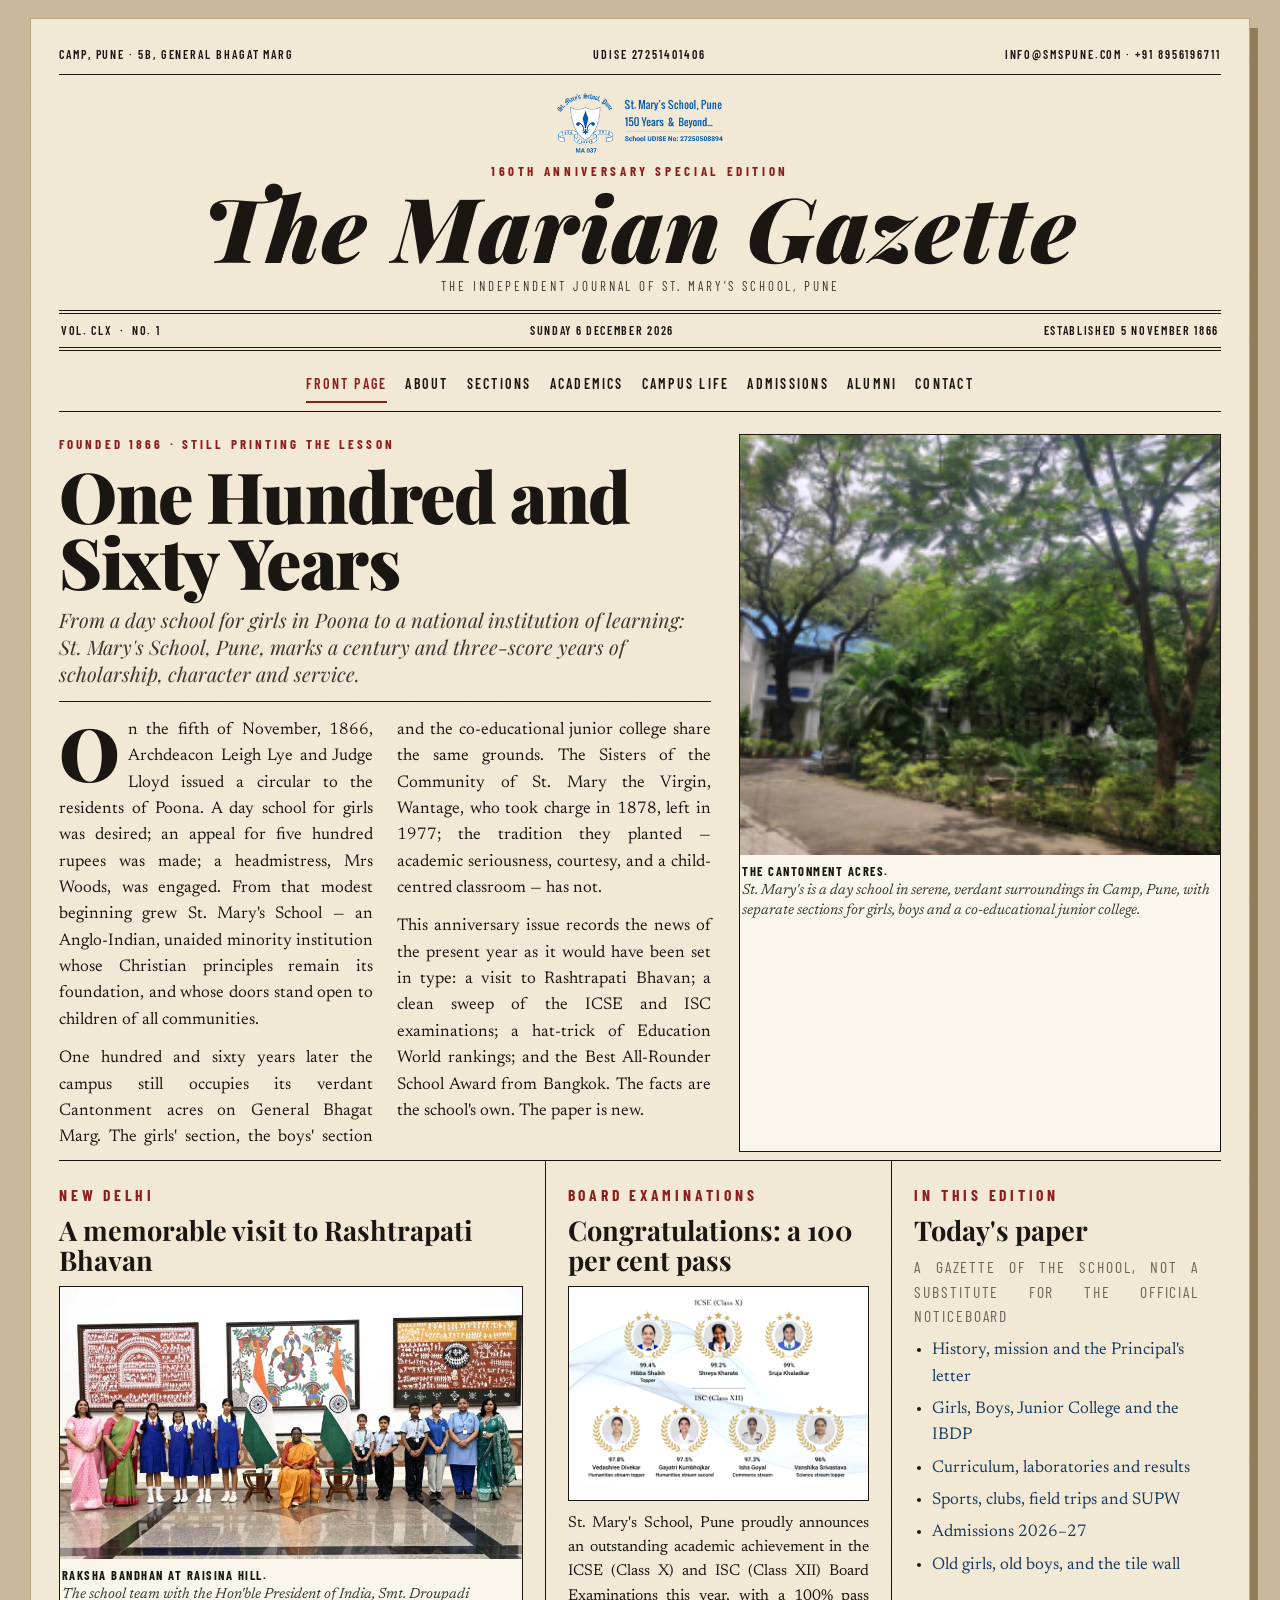
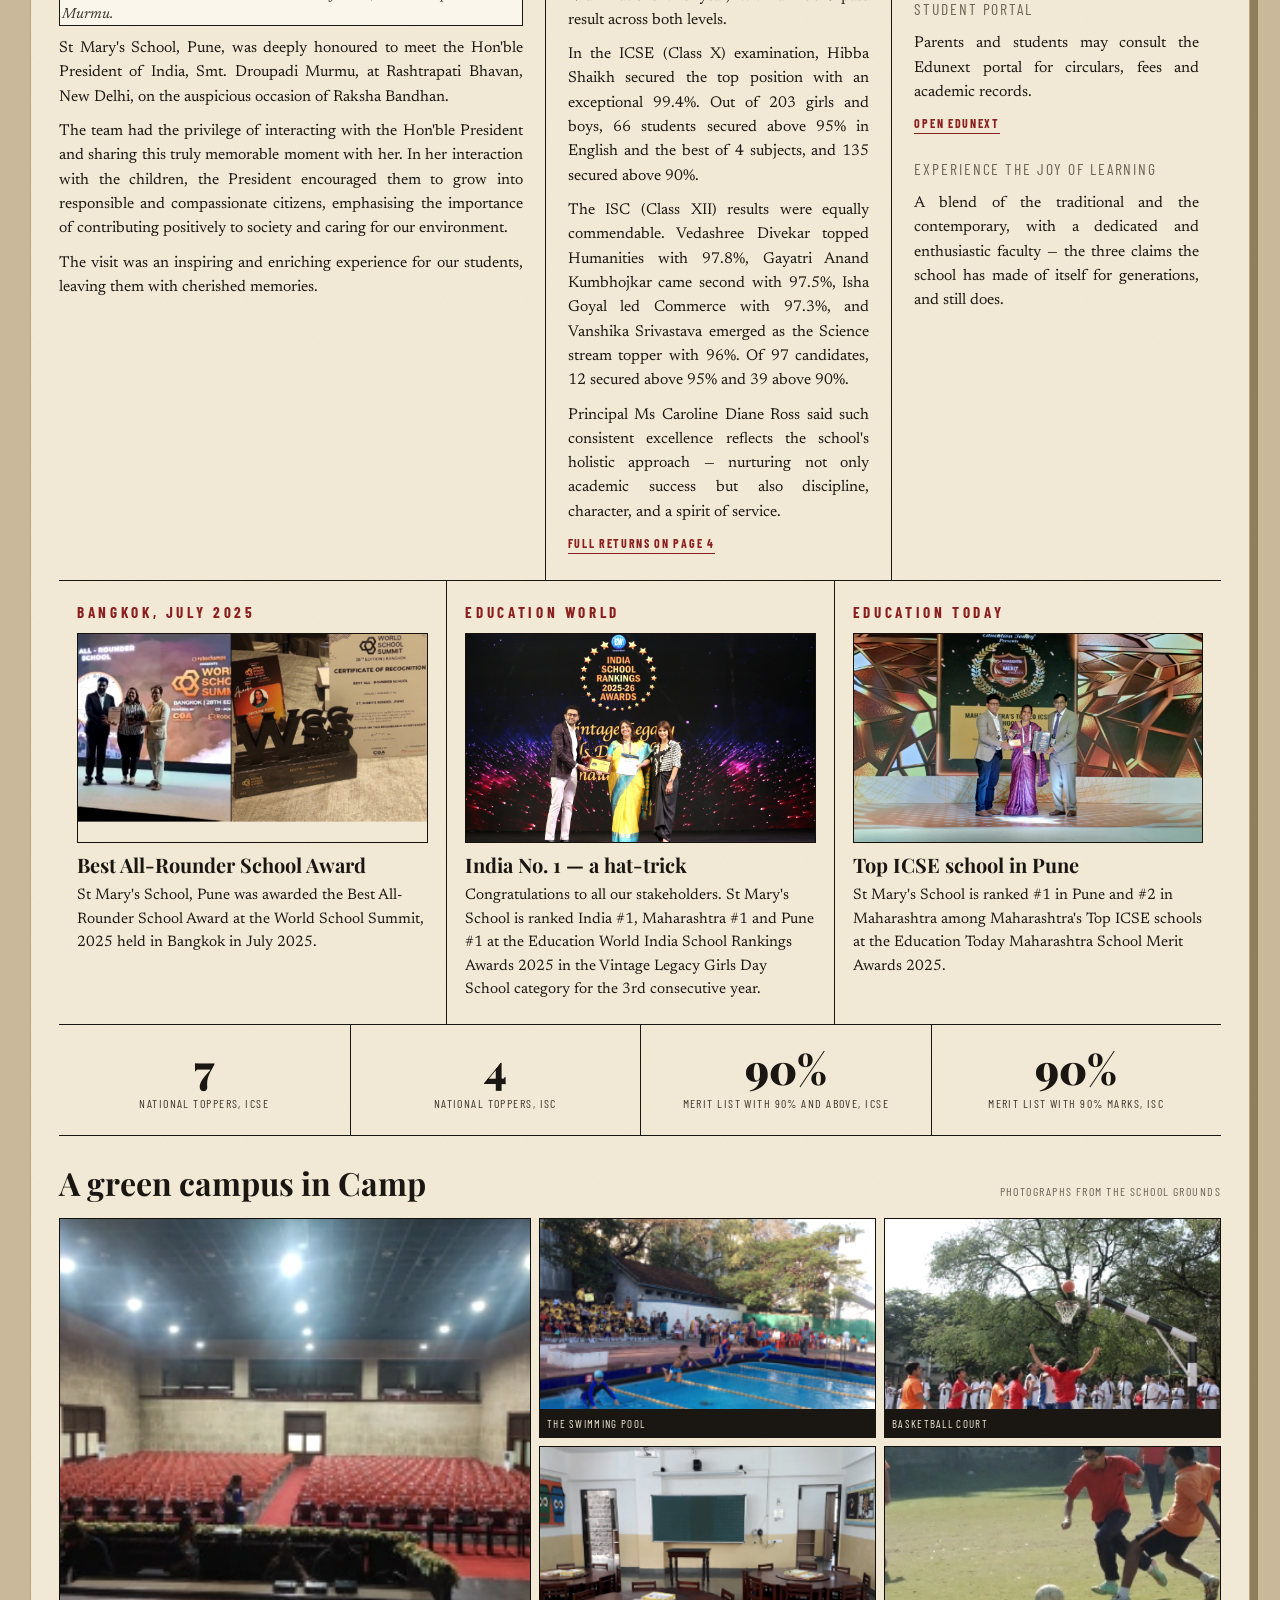
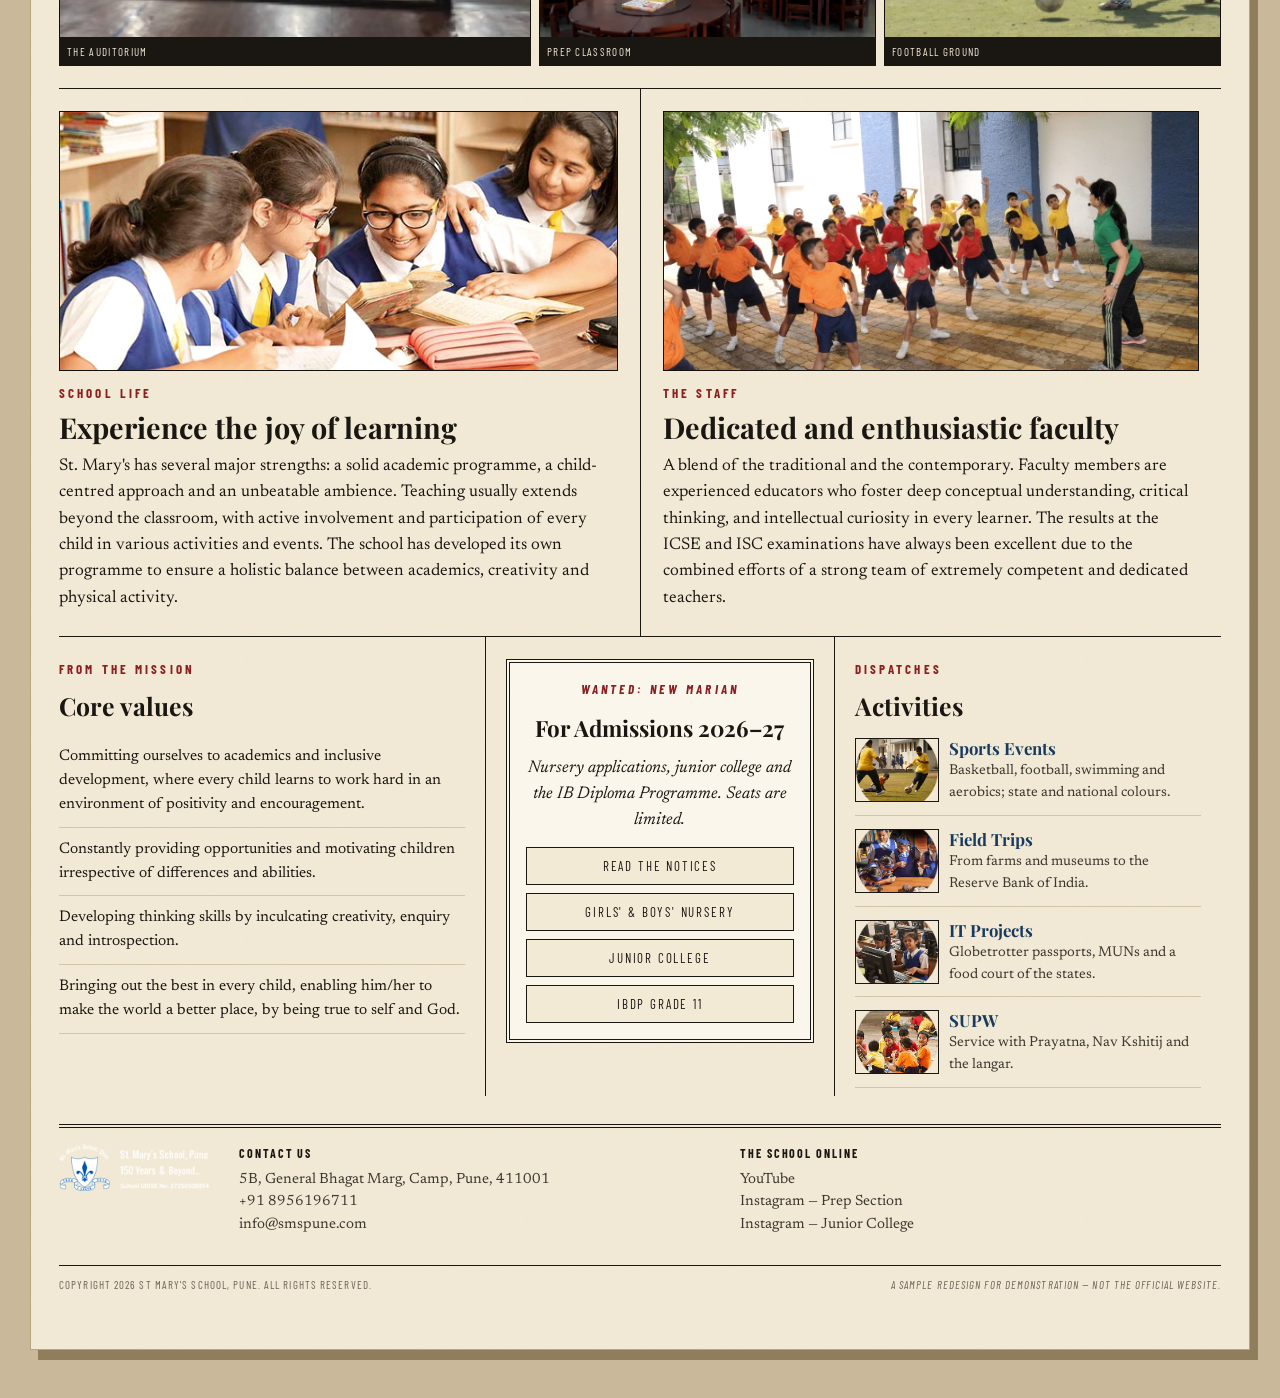
==== index.html @ 0d1c2804 "Add a newspaper-themed St. Mary's Pune sample site for the 160th anniversary. Rebuild the school sit" ====
<!DOCTYPE html>
<html lang="en">
<head>
  <meta charset="UTF-8">
  <meta name="viewport" content="width=device-width, initial-scale=1.0">
  <title>The Marian Gazette — St. Mary's School, Pune · 160th Anniversary</title>
  <meta name="description" content="A newspaper-themed sample of St. Mary's School, Pune, celebrating 160 years since 1866.">
  <link rel="icon" href="images/logo.png">
  <link rel="preconnect" href="https://fonts.googleapis.com">
  <link rel="preconnect" href="https://fonts.gstatic.com" crossorigin>
  <link href="https://fonts.googleapis.com/css2?family=Barlow+Condensed:wght@400;600;700&family=Newsreader:ital,opsz,wght@0,6..72,400;0,6..72,600;0,6..72,700;1,6..72,400&family=Playfair+Display:ital,wght@0,700;0,900;1,700;1,900&display=swap" rel="stylesheet">
  <link rel="stylesheet" href="css/gazette.css">
</head>
<body>
  <div class="sheet">
    <div class="inner">
      <div class="rail">
        <span>Camp, Pune · 5B, General Bhagat Marg</span>
        <span>UDISE 27251401406</span>
        <span><a href="mailto:info@smspune.com">info@smspune.com</a> · +91 8956196711</span>
      </div>

      <header class="masthead">
        <img class="crest" src="images/logo.png" alt="St. Mary's School, Pune crest, 1866">
        <p class="edition-flag">160th Anniversary Special Edition</p>
        <p class="paper-name">The Marian Gazette</p>
        <p class="paper-sub">The independent journal of St. Mary's School, Pune</p>
        <div class="dateline">
          <span>Vol. CLX &nbsp;·&nbsp; No. 1</span>
          <span data-today>Wednesday, 9 September 2026</span>
          <span>Established 5 November 1866</span>
        </div>
      </header>

      <div class="nav-wrap">
        <button class="menu-btn" type="button" aria-expanded="false">Index</button>
        <nav class="nav" aria-label="Primary">
          <a class="is-active" href="index.html">Front Page</a>
          <a href="about.html">About</a>
          <a href="sections.html">Sections</a>
          <a href="academics.html">Academics</a>
          <a href="life.html">Campus Life</a>
          <a href="admissions.html">Admissions</a>
          <a href="alumni.html">Alumni</a>
          <a href="contact.html">Contact</a>
        </nav>
      </div>

      <section class="lead">
        <div>
          <p class="kicker">Founded 1866 · Still printing the lesson</p>
          <h1 class="headline">One Hundred and Sixty Years</h1>
          <p class="deck">From a day school for girls in Poona to a national institution of learning: St. Mary's School, Pune, marks a century and three-score years of scholarship, character and service.</p>
          <div class="columns">
            <p><span class="drop">O</span>n the fifth of November, 1866, Archdeacon Leigh Lye and Judge Lloyd issued a circular to the residents of Poona. A day school for girls was desired; an appeal for five hundred rupees was made; a headmistress, Mrs Woods, was engaged. From that modest beginning grew St. Mary's School — an Anglo-Indian, unaided minority institution whose Christian principles remain its foundation, and whose doors stand open to children of all communities.</p>
            <p>One hundred and sixty years later the campus still occupies its verdant Cantonment acres on General Bhagat Marg. The girls' section, the boys' section and the co-educational junior college share the same grounds. The Sisters of the Community of St. Mary the Virgin, Wantage, who took charge in 1878, left in 1977; the tradition they planted — academic seriousness, courtesy, and a child-centred classroom — has not.</p>
            <p>This anniversary issue records the news of the present year as it would have been set in type: a visit to Rashtrapati Bhavan; a clean sweep of the ICSE and ISC examinations; a hat-trick of Education World rankings; and the Best All-Rounder School Award from Bangkok. The facts are the school's own. The paper is new.</p>
          </div>
        </div>
        <figure class="photo lead-photo">
          <img src="images/campus/green-campus.png" alt="The green campus of St. Mary's School, Pune">
          <figcaption class="caption"><strong>The Cantonment acres.</strong> St. Mary's is a day school in serene, verdant surroundings in Camp, Pune, with separate sections for girls, boys and a co-educational junior college.</figcaption>
        </figure>
      </section>

      <section class="broadsheet">
        <article class="col">
          <p class="kicker">New Delhi</p>
          <h2>A memorable visit to Rashtrapati Bhavan</h2>
          <figure class="photo" style="margin: 8px 0 10px;">
            <img src="images/president-visit.webp" alt="St. Mary's students meeting the President of India at Rashtrapati Bhavan">
            <figcaption class="caption"><strong>Raksha Bandhan at Raisina Hill.</strong> The school team with the Hon'ble President of India, Smt. Droupadi Murmu.</figcaption>
          </figure>
          <p>St Mary's School, Pune, was deeply honoured to meet the Hon'ble President of India, Smt. Droupadi Murmu, at Rashtrapati Bhavan, New Delhi, on the auspicious occasion of Raksha Bandhan.</p>
          <p>The team had the privilege of interacting with the Hon'ble President and sharing this truly memorable moment with her. In her interaction with the children, the President encouraged them to grow into responsible and compassionate citizens, emphasising the importance of contributing positively to society and caring for our environment.</p>
          <p>The visit was an inspiring and enriching experience for our students, leaving them with cherished memories.</p>
        </article>

        <article class="col">
          <p class="kicker">Board examinations</p>
          <h2>Congratulations: a 100 per cent pass</h2>
          <figure class="photo" style="margin: 8px 0 10px;">
            <img src="images/icse-isc-2026.png" alt="ICSE and ISC 100 percent pass announcement">
          </figure>
          <p>St. Mary's School, Pune proudly announces an outstanding academic achievement in the ICSE (Class X) and ISC (Class XII) Board Examinations this year, with a 100% pass result across both levels.</p>
          <p>In the ICSE (Class X) examination, Hibba Shaikh secured the top position with an exceptional 99.4%. Out of 203 girls and boys, 66 students secured above 95% in English and the best of 4 subjects, and 135 secured above 90%.</p>
          <p>The ISC (Class XII) results were equally commendable. Vedashree Divekar topped Humanities with 97.8%, Gayatri Anand Kumbhojkar came second with 97.5%, Isha Goyal led Commerce with 97.3%, and Vanshika Srivastava emerged as the Science stream topper with 96%. Of 97 candidates, 12 secured above 95% and 39 above 90%.</p>
          <p>Principal Ms Caroline Diane Ross said such consistent excellence reflects the school's holistic approach — nurturing not only academic success but also discipline, character, and a spirit of service.</p>
          <a class="continue" href="academics.html">Full returns on page 4</a>
        </article>

        <aside class="col">
          <p class="kicker">In this edition</p>
          <h2>Today's paper</h2>
          <p class="meta">A gazette of the school, not a substitute for the official noticeboard</p>
          <ul>
            <li><a href="about.html">History, mission and the Principal's letter</a></li>
            <li><a href="sections.html">Girls, Boys, Junior College and the IBDP</a></li>
            <li><a href="academics.html">Curriculum, laboratories and results</a></li>
            <li><a href="life.html">Sports, clubs, field trips and SUPW</a></li>
            <li><a href="admissions.html">Admissions 2026–27</a></li>
            <li><a href="alumni.html">Old girls, old boys, and the tile wall</a></li>
          </ul>
          <p class="meta" style="margin-top:18px;">Student portal</p>
          <p>Parents and students may consult the Edunext portal for circulars, fees and academic records.</p>
          <a class="continue" href="https://stmarypune.edunext1.com/Index" target="_blank" rel="noopener">Open Edunext</a>
          <p class="meta" style="margin-top:18px;">Experience the joy of learning</p>
          <p>A blend of the traditional and the contemporary, with a dedicated and enthusiastic faculty — the three claims the school has made of itself for generations, and still does.</p>
        </aside>
      </section>

      <section class="awards">
        <article class="award">
          <p class="kicker">Bangkok, July 2025</p>
          <img src="images/best-all-rounder.webp" alt="Best All-Rounder School Award at the World School Summit 2025">
          <h3>Best All-Rounder School Award</h3>
          <p>St Mary's School, Pune was awarded the Best All-Rounder School Award at the World School Summit, 2025 held in Bangkok in July 2025.</p>
        </article>
        <article class="award">
          <p class="kicker">Education World</p>
          <img src="images/ew-award-2025.png" alt="Education World India School Rankings Awards 2025">
          <h3>India No. 1 — a hat-trick</h3>
          <p>Congratulations to all our stakeholders. St Mary's School is ranked India #1, Maharashtra #1 and Pune #1 at the Education World India School Rankings Awards 2025 in the Vintage Legacy Girls Day School category for the 3rd consecutive year.</p>
        </article>
        <article class="award">
          <p class="kicker">Education Today</p>
          <img src="images/education-today.png" alt="Education Today Maharashtra School Merit Awards 2025">
          <h3>Top ICSE school in Pune</h3>
          <p>St Mary's School is ranked #1 in Pune and #2 in Maharashtra among Maharashtra's Top ICSE schools at the Education Today Maharashtra School Merit Awards 2025.</p>
        </article>
      </section>

      <section class="facts" aria-label="Interesting facts">
        <div class="fact">
          <b>7</b>
          <span>National toppers, ICSE</span>
        </div>
        <div class="fact">
          <b>4</b>
          <span>National toppers, ISC</span>
        </div>
        <div class="fact">
          <b>90%</b>
          <span>Merit list with 90% and above, ICSE</span>
        </div>
        <div class="fact">
          <b>90%</b>
          <span>Merit list with 90% marks, ISC</span>
        </div>
      </section>

      <div class="essay-head">
        <h2>A green campus in Camp</h2>
        <p class="meta">Photographs from the school grounds</p>
      </div>
      <div class="mosaic">
        <figure>
          <img src="images/campus/auditorium.png" alt="The school auditorium">
          <figcaption>The auditorium</figcaption>
        </figure>
        <figure>
          <img src="images/campus/swimming-pool.png" alt="Swimming pool on campus">
          <figcaption>The swimming pool</figcaption>
        </figure>
        <figure>
          <img src="images/campus/basketball-court.png" alt="Basketball court">
          <figcaption>Basketball court</figcaption>
        </figure>
        <figure>
          <img src="images/campus/prep-classroom.png" alt="A preparatory classroom">
          <figcaption>Prep classroom</figcaption>
        </figure>
        <figure>
          <img src="images/campus/football-ground.png" alt="Football ground">
          <figcaption>Football ground</figcaption>
        </figure>
      </div>

      <section class="two">
        <article class="feature">
          <img src="images/incredible-learning.jpg" alt="Students at St. Mary's School">
          <p class="kicker">School life</p>
          <h2>Experience the joy of learning</h2>
          <p>St. Mary's has several major strengths: a solid academic programme, a child-centred approach and an unbeatable ambience. Teaching usually extends beyond the classroom, with active involvement and participation of every child in various activities and events. The school has developed its own programme to ensure a holistic balance between academics, creativity and physical activity.</p>
        </article>
        <article class="feature">
          <img src="images/banner2.jpg" alt="Faculty and students on campus">
          <p class="kicker">The staff</p>
          <h2>Dedicated and enthusiastic faculty</h2>
          <p>A blend of the traditional and the contemporary. Faculty members are experienced educators who foster deep conceptual understanding, critical thinking, and intellectual curiosity in every learner. The results at the ICSE and ISC examinations have always been excellent due to the combined efforts of a strong team of extremely competent and dedicated teachers.</p>
        </article>
      </section>

      <section class="bottom-grid">
        <div class="panel values">
          <p class="kicker">From the mission</p>
          <h2>Core values</h2>
          <ul>
            <li>Committing ourselves to academics and inclusive development, where every child learns to work hard in an environment of positivity and encouragement.</li>
            <li>Constantly providing opportunities and motivating children irrespective of differences and abilities.</li>
            <li>Developing thinking skills by inculcating creativity, enquiry and introspection.</li>
            <li>Bringing out the best in every child, enabling him/her to make the world a better place, by being true to self and God.</li>
          </ul>
        </div>
        <div class="panel">
          <div class="classified">
            <p class="kicker">Wanted: new Marian</p>
            <h2>For Admissions 2026–27</h2>
            <p>Nursery applications, junior college and the IB Diploma Programme. Seats are limited.</p>
            <div class="admit-links">
              <a href="admissions.html">Read the notices</a>
              <a href="https://www.smspune.com/online-admission-pre-nursery-boys&girls-section.php" target="_blank" rel="noopener">Girls' &amp; Boys' Nursery</a>
              <a href="https://www.smspune.com/online-admission-junior-college.php" target="_blank" rel="noopener">Junior College</a>
              <a href="https://ib.smspune.com/admissions.php" target="_blank" rel="noopener">IBDP Grade 11</a>
            </div>
          </div>
        </div>
        <div class="panel">
          <p class="kicker">Dispatches</p>
          <h2>Activities</h2>
          <div class="acts">
            <a class="act" href="life.html">
              <img src="images/sports-events.png" alt="Sports at St. Mary's">
              <div>
                <h3>Sports Events</h3>
                <p>Basketball, football, swimming and aerobics; state and national colours.</p>
              </div>
            </a>
            <a class="act" href="life.html#field-trips">
              <img src="images/field-trips.png" alt="Field trips">
              <div>
                <h3>Field Trips</h3>
                <p>From farms and museums to the Reserve Bank of India.</p>
              </div>
            </a>
            <a class="act" href="life.html#it">
              <img src="images/it-projects.png" alt="IT projects">
              <div>
                <h3>IT Projects</h3>
                <p>Globetrotter passports, MUNs and a food court of the states.</p>
              </div>
            </a>
            <a class="act" href="life.html#supw">
              <img src="images/supw.png" alt="SUPW community service">
              <div>
                <h3>SUPW</h3>
                <p>Service with Prayatna, Nav Kshitij and the langar.</p>
              </div>
            </a>
          </div>
        </div>
      </section>

      <footer class="colophon">
        <img src="images/footer-logo.png" alt="St. Mary's School, Pune">
        <div>
          <h4>Contact us</h4>
          <p>5B, General Bhagat Marg, Camp, Pune, 411001</p>
          <p>+91 8956196711</p>
          <p><a href="mailto:info@smspune.com">info@smspune.com</a></p>
        </div>
        <div>
          <h4>The school online</h4>
          <p><a href="https://www.youtube.com/@StMarysSchool-Pune" target="_blank" rel="noopener">YouTube</a></p>
          <p><a href="https://www.instagram.com/stmarysschool_prepsection/" target="_blank" rel="noopener">Instagram — Prep Section</a></p>
          <p><a href="https://www.instagram.com/stmarysschool_juniorcollege/" target="_blank" rel="noopener">Instagram — Junior College</a></p>
        </div>
        <div class="legal">
          <span>Copyright 2026 St Mary's School, Pune. All rights reserved.</span>
          <span class="sample-note">A sample redesign for demonstration — not the official website.</span>
        </div>
      </footer>
    </div>
  </div>
  <script src="js/gazette.js"></script>
</body>
</html>
---- css/gazette.css ----
:root {
  --paper: #f3ead6;
  --paper-deep: #e7dcc3;
  --desk: #cbb89a;
  --ink: #1a1612;
  --ink-soft: #3d372f;
  --muted: #6a6256;
  --rule: #1a1612;
  --crimson: #8b1e1e;
  --navy: #173a5e;
  --cream: #faf6ec;
  --white: #fffdf6;
  --hair: 1px solid var(--rule);
  --double: 4px double var(--rule);
  --serif: "Playfair Display", "Times New Roman", Times, serif;
  --text: "Newsreader", "Iowan Old Style", "Palatino Linotype", Palatino, serif;
  --cond: "Barlow Condensed", "Arial Narrow", "Helvetica Neue", sans-serif;
}

* {
  box-sizing: border-box;
  margin: 0;
  padding: 0;
}

html {
  scroll-behavior: smooth;
}

body {
  font-family: var(--text);
  color: var(--ink);
  background: #c9b89a;
  line-height: 1.55;
  font-size: 17px;
  min-height: 100vh;
}

img {
  max-width: 100%;
  display: block;
}

a {
  color: var(--navy);
  text-decoration: none;
}

a:hover {
  color: var(--crimson);
}

.sheet {
  max-width: 1220px;
  margin: 18px auto 48px;
  background: var(--paper);
  border: 1px solid #b9a57d;
  box-shadow: 8px 10px 0 #8f7d5c;
  position: relative;
  overflow: hidden;
}

.sheet::before {
  content: "";
  position: absolute;
  inset: 0;
  pointer-events: none;
  opacity: 0.055;
  background-image: url("data:image/svg+xml,%3Csvg xmlns='http://www.w3.org/2000/svg' width='140' height='140'%3E%3Cfilter id='n'%3E%3CfeTurbulence type='fractalNoise' baseFrequency='.85' numOctaves='2' stitchTiles='stitch'/%3E%3C/filter%3E%3Crect width='100%25' height='100%25' filter='url(%23n)'/%3E%3C/svg%3E");
  z-index: 0;
}

.sheet > * {
  position: relative;
  z-index: 1;
}

.inner {
  padding: 18px 28px 56px;
}

/* Top rail */
.rail {
  display: flex;
  justify-content: space-between;
  gap: 16px;
  align-items: center;
  font-family: var(--cond);
  letter-spacing: 0.16em;
  text-transform: uppercase;
  font-size: 12px;
  font-weight: 600;
  color: var(--ink);
  border-bottom: var(--hair);
  padding: 8px 0 10px;
}

.rail span {
  white-space: nowrap;
}

.rail a {
  color: inherit;
}

/* Masthead */
.masthead {
  text-align: center;
  padding: 18px 0 8px;
}

.crest {
  width: 168px;
  height: auto;
  margin: 0 auto 8px;
}

.edition-flag {
  font-family: var(--cond);
  letter-spacing: 0.28em;
  text-transform: uppercase;
  font-size: 13px;
  font-weight: 700;
  color: var(--crimson);
  margin-bottom: 6px;
}

.paper-name {
  font-family: var(--serif);
  font-weight: 900;
  font-size: clamp(2.6rem, 8vw, 5.6rem);
  letter-spacing: 0.02em;
  line-height: 0.88;
  color: var(--ink);
  font-style: italic;
}

.paper-name span {
  font-style: italic;
}

.paper-sub {
  font-family: var(--cond);
  letter-spacing: 0.22em;
  text-transform: uppercase;
  font-size: 13px;
  margin-top: 10px;
  color: var(--ink-soft);
}

.dateline {
  display: flex;
  justify-content: space-between;
  gap: 12px;
  flex-wrap: wrap;
  border-top: var(--double);
  border-bottom: var(--double);
  margin-top: 14px;
  padding: 7px 2px;
  font-family: var(--cond);
  letter-spacing: 0.14em;
  text-transform: uppercase;
  font-size: 12px;
  font-weight: 600;
}

/* Nav */
.nav-wrap {
  display: flex;
  align-items: center;
  justify-content: space-between;
  gap: 12px;
  border-bottom: var(--hair);
  padding: 8px 0;
}

.nav {
  display: flex;
  flex-wrap: wrap;
  justify-content: center;
  gap: 4px 18px;
  width: 100%;
}

.nav a {
  font-family: var(--cond);
  letter-spacing: 0.16em;
  text-transform: uppercase;
  font-size: 14px;
  font-weight: 600;
  color: var(--ink);
  padding: 6px 0;
  border-bottom: 2px solid transparent;
}

.nav a:hover,
.nav a.is-active {
  border-bottom-color: var(--crimson);
  color: var(--crimson);
}

.menu-btn {
  display: none;
  background: var(--ink);
  color: var(--paper);
  border: 0;
  font-family: var(--cond);
  letter-spacing: 0.16em;
  text-transform: uppercase;
  font-size: 13px;
  padding: 8px 14px;
  cursor: pointer;
}

/* Front page */
.lead {
  display: grid;
  grid-template-columns: 1.15fr 0.85fr;
  gap: 28px;
  padding: 22px 0 8px;
  border-bottom: var(--hair);
}

.kicker {
  font-family: var(--cond);
  letter-spacing: 0.24em;
  text-transform: uppercase;
  font-size: 13px;
  font-weight: 700;
  color: var(--crimson);
  margin-bottom: 8px;
}

.headline {
  font-family: var(--serif);
  font-weight: 900;
  font-size: clamp(2.4rem, 5.5vw, 4.6rem);
  line-height: 0.94;
  letter-spacing: -0.02em;
  margin-bottom: 12px;
}

.deck {
  font-family: var(--serif);
  font-style: italic;
  font-size: 1.25rem;
  line-height: 1.35;
  color: var(--ink-soft);
  margin-bottom: 16px;
  padding-bottom: 14px;
  border-bottom: var(--hair);
}

.columns {
  column-count: 2;
  column-gap: 24px;
  text-align: justify;
  hyphens: auto;
}

.columns p + p {
  margin-top: 12px;
}

.drop {
  float: left;
  font-family: var(--serif);
  font-weight: 900;
  font-size: 4.6rem;
  line-height: 0.75;
  padding-right: 8px;
  padding-top: 6px;
}

.photo {
  border: 1px solid var(--ink);
  background: var(--cream);
}

.photo img {
  width: 100%;
  height: 100%;
  object-fit: cover;
  filter: contrast(1.06) saturate(0.88);
}

.caption {
  font-family: var(--text);
  font-style: italic;
  font-size: 0.92rem;
  color: var(--ink-soft);
  padding: 8px 2px 0;
  line-height: 1.35;
}

.caption strong {
  font-style: normal;
  font-family: var(--cond);
  letter-spacing: 0.12em;
  text-transform: uppercase;
  font-size: 0.78rem;
  display: block;
  margin-bottom: 2px;
  color: var(--ink);
}

.lead-photo {
  min-height: 420px;
}

.lead-photo img {
  height: 420px;
}

/* News grid */
.broadsheet {
  display: grid;
  grid-template-columns: 1.4fr 1fr 0.95fr;
  gap: 0;
  border-bottom: var(--hair);
}

.col {
  padding: 22px 22px 22px 0;
}

.col + .col {
  padding-left: 22px;
  border-left: var(--hair);
}

.col h2 {
  font-family: var(--serif);
  font-size: 1.7rem;
  line-height: 1.12;
  margin: 6px 0 10px;
}

.col p {
  font-size: 0.98rem;
  text-align: justify;
}

.col p + p,
.col ul + p,
.col p + ul {
  margin-top: 10px;
}

.col ul {
  padding-left: 18px;
  margin: 8px 0;
}

.col li {
  margin-bottom: 6px;
}

.meta {
  font-family: var(--cond);
  letter-spacing: 0.12em;
  text-transform: uppercase;
  font-size: 12px;
  color: var(--muted);
  margin-bottom: 6px;
}

.continue {
  display: inline-block;
  margin-top: 10px;
  font-family: var(--cond);
  letter-spacing: 0.14em;
  text-transform: uppercase;
  font-size: 12px;
  font-weight: 700;
  color: var(--crimson);
  border-bottom: 1px solid var(--crimson);
}

/* Awards strip */
.awards {
  display: grid;
  grid-template-columns: repeat(3, 1fr);
  gap: 0;
  border-bottom: var(--hair);
}

.award {
  padding: 20px 18px 22px;
}

.award + .award {
  border-left: var(--hair);
}

.award img {
  width: 100%;
  height: 210px;
  object-fit: cover;
  border: 1px solid var(--ink);
  margin-bottom: 10px;
  filter: contrast(1.05) saturate(0.9);
}

.award h3 {
  font-family: var(--serif);
  font-size: 1.25rem;
  line-height: 1.15;
  margin-bottom: 8px;
}

.award p {
  font-size: 0.95rem;
}

/* Stats */
.facts {
  display: grid;
  grid-template-columns: repeat(4, 1fr);
  text-align: center;
  border-bottom: var(--hair);
}

.fact {
  padding: 22px 10px;
}

.fact + .fact {
  border-left: var(--hair);
}

.fact b {
  display: block;
  font-family: var(--serif);
  font-size: 2.6rem;
  line-height: 1;
  font-weight: 900;
}

.fact span {
  display: block;
  margin-top: 6px;
  font-family: var(--cond);
  letter-spacing: 0.12em;
  text-transform: uppercase;
  font-size: 12px;
  color: var(--ink-soft);
}

/* Photo essay */
.essay-head {
  display: flex;
  justify-content: space-between;
  align-items: baseline;
  gap: 16px;
  padding: 22px 0 10px;
}

.essay-head h2 {
  font-family: var(--serif);
  font-size: 2rem;
}

.mosaic {
  display: grid;
  grid-template-columns: 1.4fr 1fr 1fr;
  grid-template-rows: 220px 220px;
  gap: 8px;
  padding-bottom: 22px;
  border-bottom: var(--hair);
}

.mosaic figure:first-child {
  grid-row: 1 / span 2;
}

.mosaic img {
  width: 100%;
  height: 100%;
  object-fit: cover;
  border: 1px solid var(--ink);
  filter: contrast(1.06) saturate(0.86);
}

.mosaic figure {
  position: relative;
  min-height: 0;
}

.mosaic figcaption {
  position: absolute;
  left: 0;
  right: 0;
  bottom: 0;
  background: var(--ink);
  color: var(--paper);
  font-family: var(--cond);
  letter-spacing: 0.12em;
  text-transform: uppercase;
  font-size: 11px;
  padding: 6px 8px;
}

/* Two-up features */
.two {
  display: grid;
  grid-template-columns: 1fr 1fr;
  gap: 0;
  border-bottom: var(--hair);
}

.feature {
  padding: 22px 22px 24px 0;
}

.feature + .feature {
  padding-left: 22px;
  border-left: var(--hair);
}

.feature img {
  width: 100%;
  height: 260px;
  object-fit: cover;
  border: 1px solid var(--ink);
  margin-bottom: 12px;
  filter: contrast(1.05) saturate(0.88);
}

.feature h2 {
  font-family: var(--serif);
  font-size: 1.8rem;
  line-height: 1.15;
  margin: 4px 0 10px;
}

/* Classified / values / activities */
.bottom-grid {
  display: grid;
  grid-template-columns: 1.1fr 0.9fr 1fr;
  gap: 0;
}

.panel {
  padding: 22px 20px 8px 0;
}

.panel + .panel {
  padding-left: 20px;
  border-left: var(--hair);
}

.panel h2 {
  font-family: var(--serif);
  font-size: 1.55rem;
  margin-bottom: 10px;
}

.values li {
  list-style: none;
  padding: 10px 0;
  border-bottom: 1px solid #d3c6a8;
  font-size: 0.96rem;
}

.classified {
  background: var(--cream);
  border: var(--double);
  padding: 16px;
}

.classified h2 {
  text-align: center;
  font-size: 1.4rem;
}

.classified p {
  text-align: center;
  font-style: italic;
  margin-bottom: 12px;
}

.admit-links {
  display: grid;
  gap: 8px;
}

.admit-links a {
  display: block;
  text-align: center;
  border: 1px solid var(--ink);
  padding: 8px;
  font-family: var(--cond);
  letter-spacing: 0.14em;
  text-transform: uppercase;
  font-size: 13px;
  color: var(--ink);
  background: var(--paper);
}

.admit-links a:hover {
  background: var(--ink);
  color: var(--paper);
}

.acts {
  display: grid;
  gap: 10px;
}

.act {
  display: grid;
  grid-template-columns: 84px 1fr;
  gap: 10px;
  align-items: center;
  border-bottom: 1px solid #d3c6a8;
  padding-bottom: 10px;
}

.act img {
  width: 84px;
  height: 64px;
  object-fit: cover;
  border: 1px solid var(--ink);
}

.act h3 {
  font-family: var(--serif);
  font-size: 1.05rem;
}

.act p {
  font-size: 0.88rem;
  color: var(--ink-soft);
}

/* Inner pages */
.page-flag {
  font-family: var(--cond);
  letter-spacing: 0.22em;
  text-transform: uppercase;
  font-size: 12px;
  color: var(--crimson);
  margin-top: 18px;
}

.page-title {
  font-family: var(--serif);
  font-size: clamp(2rem, 4vw, 3.2rem);
  line-height: 1;
  margin: 4px 0 8px;
}

.page-deck {
  font-style: italic;
  color: var(--ink-soft);
  max-width: 46rem;
  margin-bottom: 16px;
}

.rule {
  border: 0;
  border-top: var(--double);
  margin: 8px 0 20px;
}

.split {
  display: grid;
  grid-template-columns: 1.4fr 0.9fr;
  gap: 28px;
  margin-bottom: 28px;
}

.split-rev {
  grid-template-columns: 0.9fr 1.4fr;
}

.prose {
  text-align: justify;
}

.prose p + p,
.prose h3 + p,
.timeline + p {
  margin-top: 12px;
}

.prose h3 {
  font-family: var(--serif);
  font-size: 1.4rem;
  margin: 22px 0 8px;
}

.quote {
  border-left: 3px solid var(--crimson);
  padding: 4px 0 4px 16px;
  font-family: var(--serif);
  font-style: italic;
  font-size: 1.25rem;
  margin: 16px 0;
}

.portrait {
  border: 1px solid var(--ink);
}

.portrait img {
  width: 100%;
  filter: contrast(1.05) saturate(0.9);
}

.timeline {
  display: grid;
  gap: 0;
  margin-top: 8px;
}

.event {
  display: grid;
  grid-template-columns: 90px 1fr;
  gap: 16px;
  padding: 14px 0;
  border-bottom: 1px solid #d3c6a8;
}

.event b {
  font-family: var(--serif);
  font-size: 1.25rem;
}

.gallery {
  display: grid;
  grid-template-columns: repeat(3, 1fr);
  gap: 10px;
  margin: 18px 0 8px;
}

.gallery figure img {
  width: 100%;
  height: 180px;
  object-fit: cover;
  border: 1px solid var(--ink);
  filter: contrast(1.05) saturate(0.88);
}

.gallery figcaption {
  font-style: italic;
  font-size: 0.85rem;
  padding-top: 6px;
}

.hours {
  width: 100%;
  border-collapse: collapse;
  margin: 12px 0 18px;
  font-size: 0.95rem;
}

.hours th,
.hours td {
  border: 1px solid var(--ink);
  padding: 8px 10px;
  text-align: left;
}

.hours th {
  font-family: var(--cond);
  letter-spacing: 0.1em;
  text-transform: uppercase;
  font-size: 12px;
  background: var(--paper-deep);
}

.card-row {
  display: grid;
  grid-template-columns: repeat(2, 1fr);
  gap: 20px;
  margin: 10px 0 24px;
}

.card {
  border-top: var(--double);
  padding-top: 12px;
}

.card h3 {
  font-family: var(--serif);
  font-size: 1.35rem;
  margin-bottom: 8px;
}

.form {
  display: grid;
  gap: 10px;
  max-width: 520px;
}

.form label {
  font-family: var(--cond);
  letter-spacing: 0.12em;
  text-transform: uppercase;
  font-size: 12px;
}

.form input,
.form textarea,
.form select {
  width: 100%;
  border: 1px solid var(--ink);
  background: var(--cream);
  color: var(--ink);
  font-family: var(--text);
  font-size: 1rem;
  padding: 8px 10px;
}

.form button,
.btn {
  display: inline-block;
  background: var(--ink);
  color: var(--paper);
  border: 0;
  font-family: var(--cond);
  letter-spacing: 0.16em;
  text-transform: uppercase;
  font-size: 13px;
  padding: 10px 16px;
  cursor: pointer;
  width: fit-content;
}

.form button:hover,
.btn:hover {
  background: var(--crimson);
  color: var(--white);
}

.map-note {
  background: var(--cream);
  border: var(--hair);
  padding: 14px;
  margin-top: 14px;
}

/* Footer */
.colophon {
  margin-top: 28px;
  border-top: var(--double);
  padding-top: 16px;
  display: grid;
  grid-template-columns: 160px 1fr 1fr;
  gap: 20px;
  align-items: start;
}

.colophon img {
  width: 150px;
}

.colophon h4 {
  font-family: var(--cond);
  letter-spacing: 0.16em;
  text-transform: uppercase;
  font-size: 12px;
  margin-bottom: 6px;
}

.colophon p,
.colophon a {
  font-size: 0.92rem;
  color: var(--ink-soft);
}

.legal {
  grid-column: 1 / -1;
  border-top: var(--hair);
  margin-top: 8px;
  padding-top: 10px;
  font-family: var(--cond);
  letter-spacing: 0.1em;
  text-transform: uppercase;
  font-size: 11px;
  color: var(--muted);
  display: flex;
  justify-content: space-between;
  gap: 12px;
  flex-wrap: wrap;
}

.sample-note {
  font-style: italic;
  color: var(--muted);
}

@media (max-width: 980px) {
  .lead,
  .broadsheet,
  .awards,
  .facts,
  .two,
  .bottom-grid,
  .split,
  .split-rev,
  .card-row,
  .colophon,
  .mosaic,
  .gallery {
    grid-template-columns: 1fr;
  }

  .mosaic {
    grid-template-rows: none;
  }

  .mosaic figure:first-child,
  .lead-photo img,
  .feature img {
    height: 280px;
  }

  .col + .col,
  .award + .award,
  .fact + .fact,
  .feature + .feature,
  .panel + .panel {
    border-left: 0;
    padding-left: 0;
    border-top: var(--hair);
  }

  .columns {
    column-count: 1;
  }

  .inner {
    padding: 14px 16px 40px;
  }

  .sheet {
    margin: 0;
    box-shadow: none;
    border: 0;
  }
}

@media (max-width: 760px) {
  .menu-btn {
    display: block;
  }

  .nav-wrap {
    flex-wrap: wrap;
  }

  .nav {
    display: none;
    flex-direction: column;
    width: 100%;
    padding: 8px 0 12px;
    gap: 0;
  }

  .nav.is-open {
    display: flex;
  }

  .nav a {
    border-bottom: 1px solid #d3c6a8;
    padding: 10px 0;
  }

  .rail span:nth-child(2) {
    display: none;
  }

  .paper-name {
    font-size: 2.5rem;
  }

  .event {
    grid-template-columns: 1fr;
    gap: 4px;
  }

  .act {
    grid-template-columns: 1fr;
  }
}
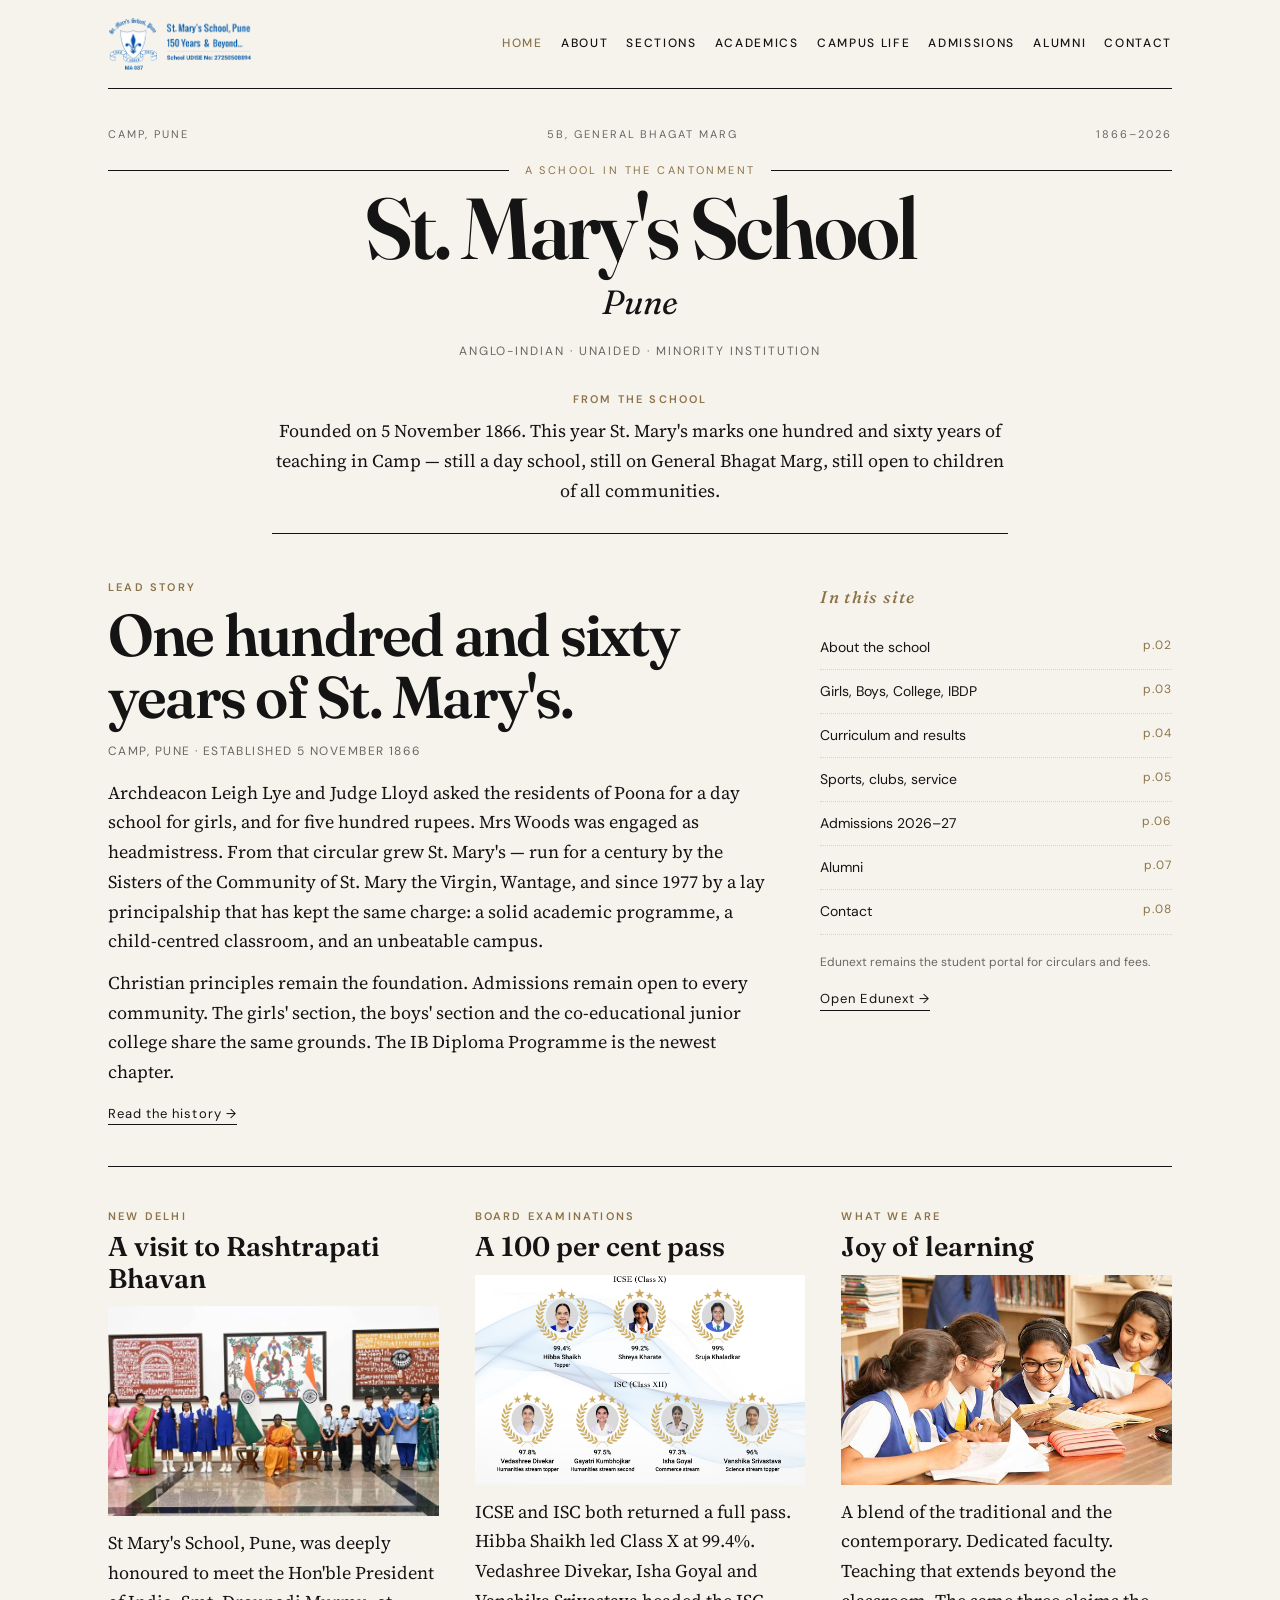
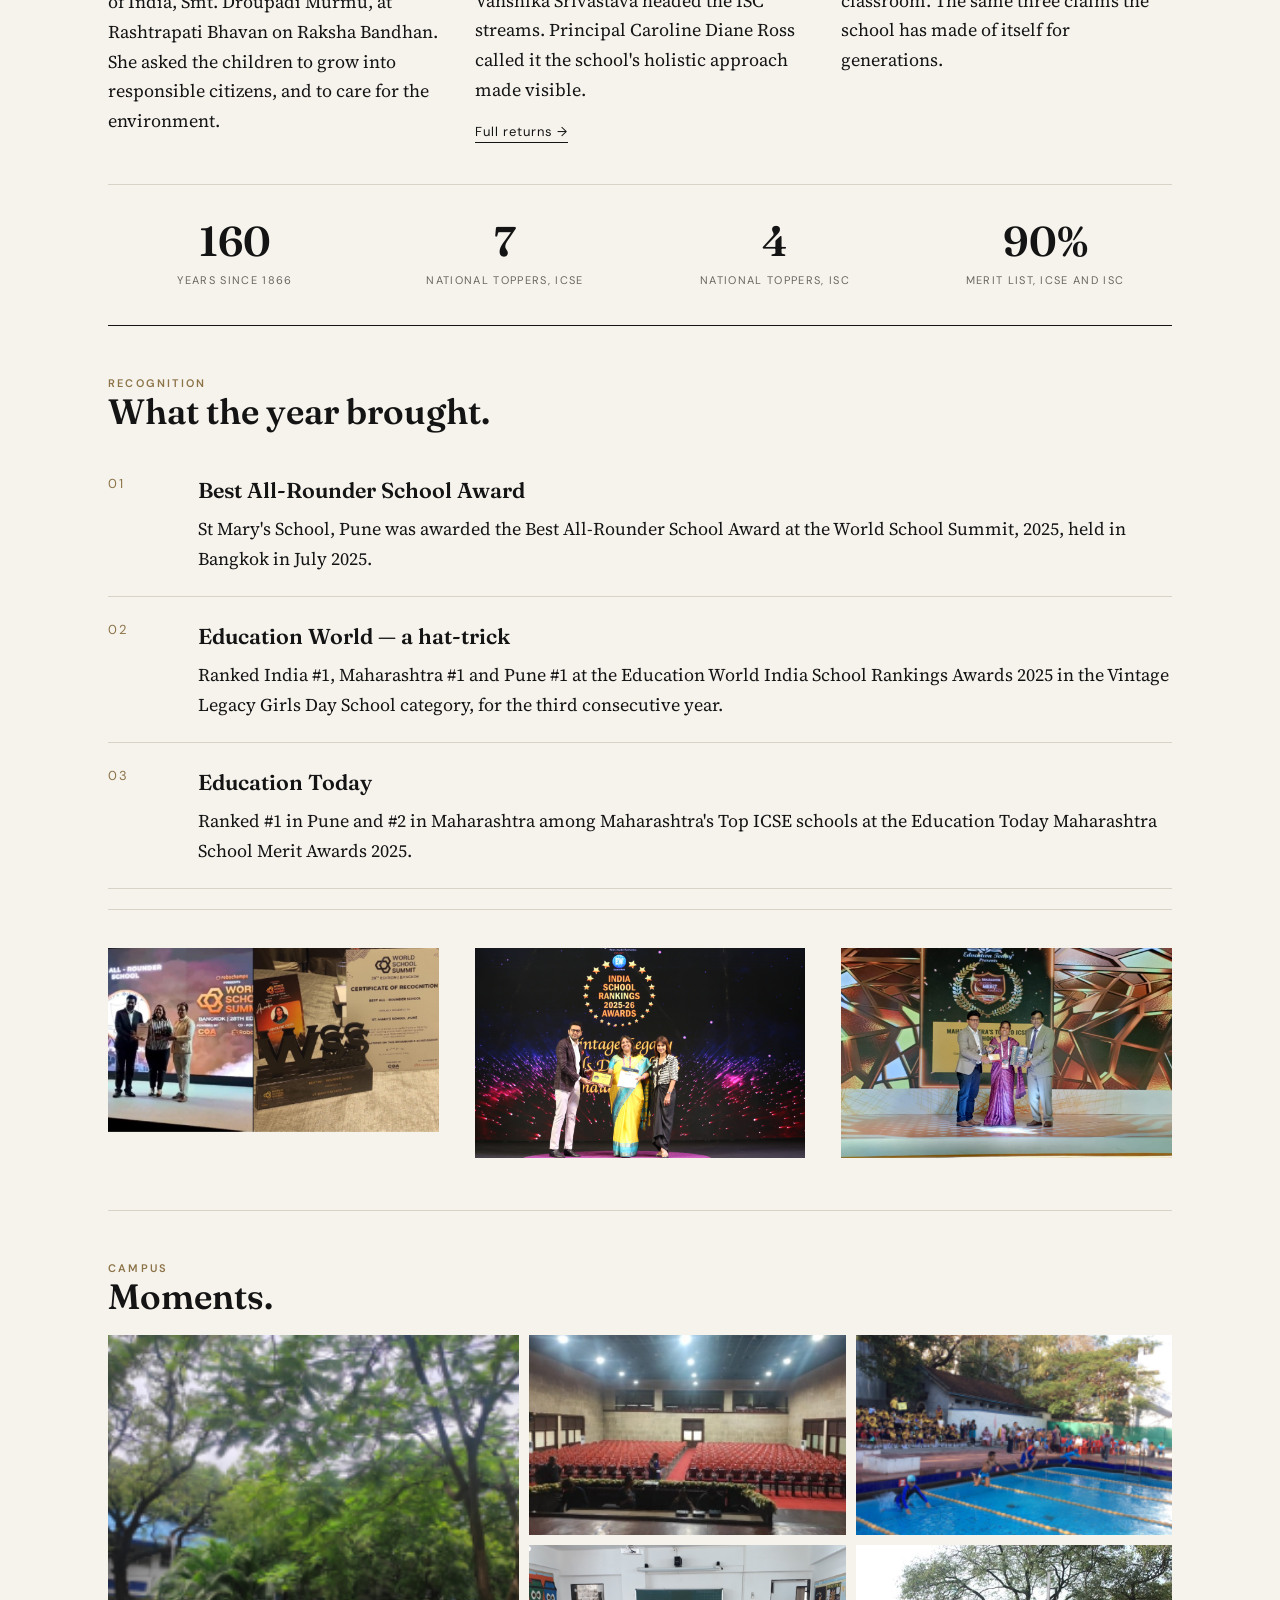
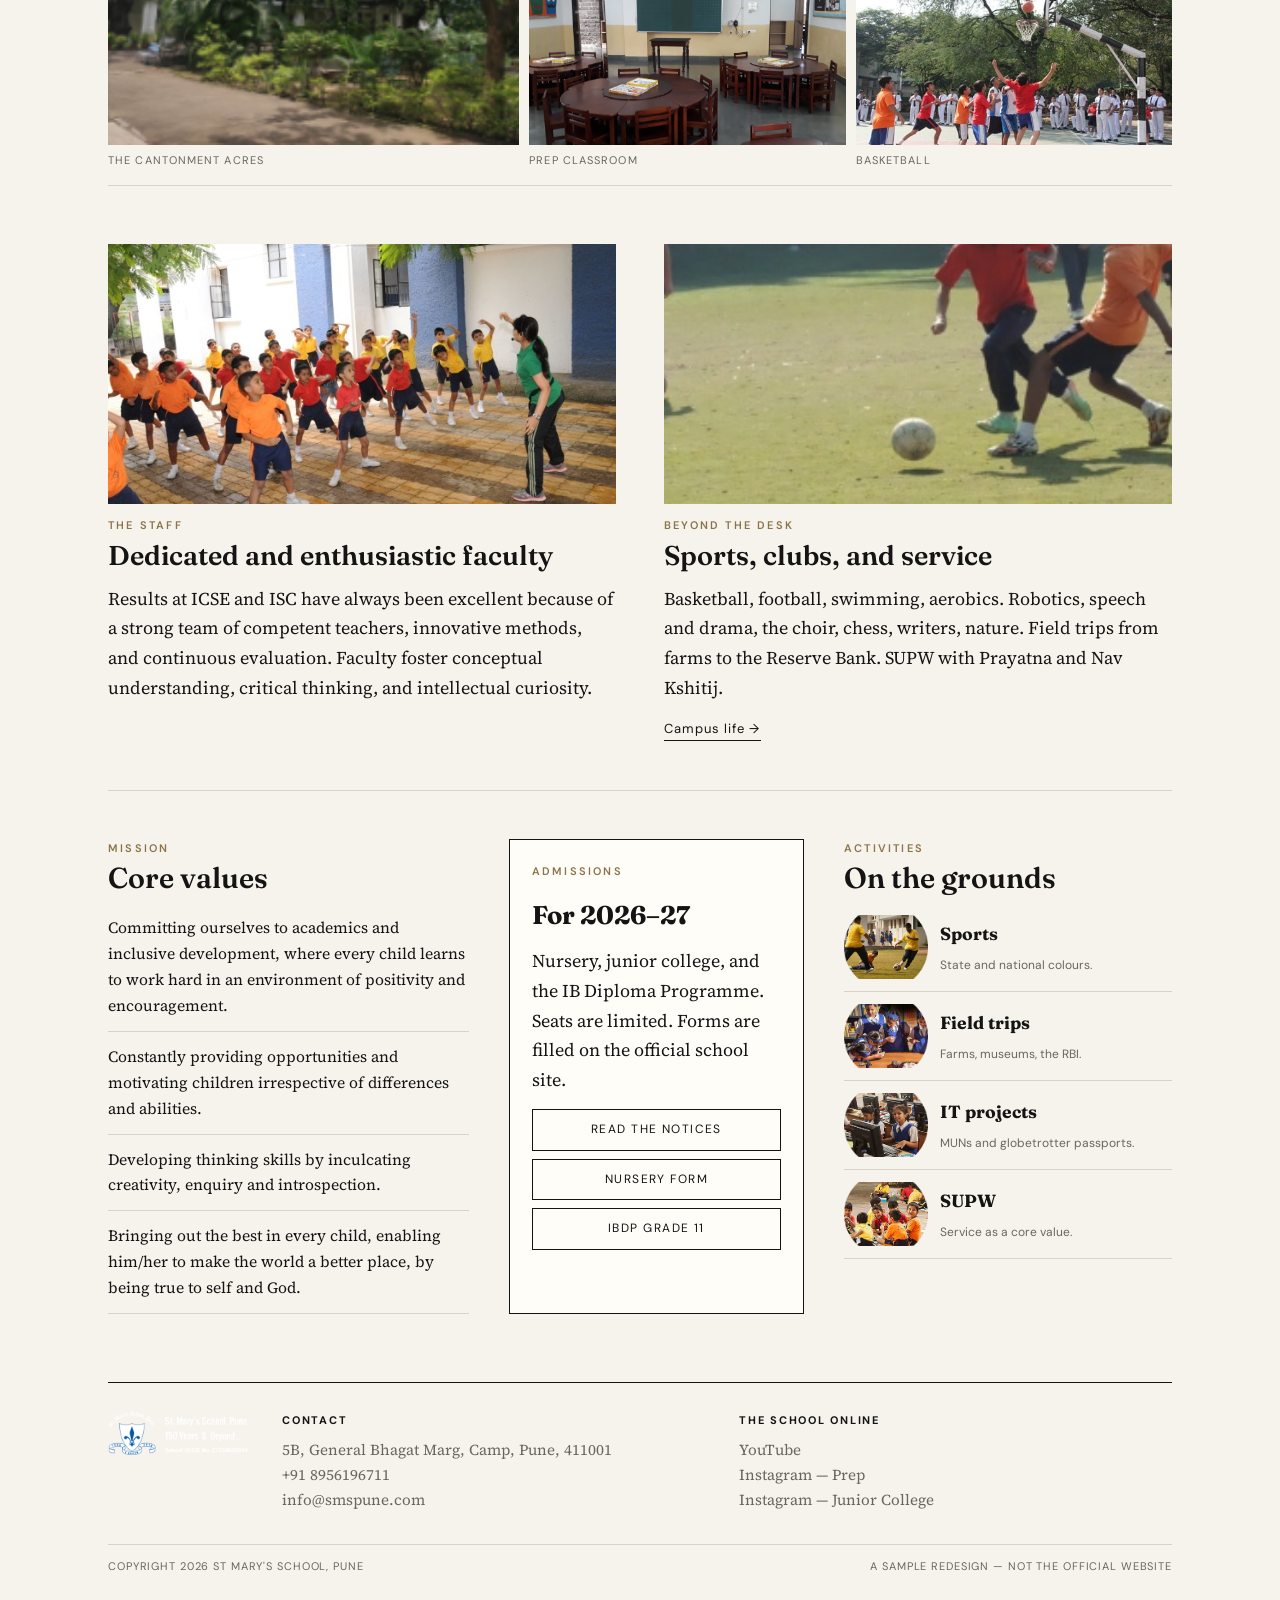
==== commit 91b96353: "Restyle the school site as St. Mary's, not a fake gazette. Drop the Marian Gazette masthead and matc" ====
--- a/index.html
+++ b/index.html
@@ -3,274 +3,240 @@
 <head>
   <meta charset="UTF-8">
   <meta name="viewport" content="width=device-width, initial-scale=1.0">
-  <title>The Marian Gazette — St. Mary's School, Pune · 160th Anniversary</title>
-  <meta name="description" content="A newspaper-themed sample of St. Mary's School, Pune, celebrating 160 years since 1866.">
+  <title>St. Mary's School, Pune — 160 years</title>
+  <meta name="description" content="St. Mary's School, Pune. Founded 1866. An Anglo-Indian unaided minority school in Camp, Pune.">
   <link rel="icon" href="images/logo.png">
   <link rel="preconnect" href="https://fonts.googleapis.com">
   <link rel="preconnect" href="https://fonts.gstatic.com" crossorigin>
-  <link href="https://fonts.googleapis.com/css2?family=Barlow+Condensed:wght@400;600;700&family=Newsreader:ital,opsz,wght@0,6..72,400;0,6..72,600;0,6..72,700;1,6..72,400&family=Playfair+Display:ital,wght@0,700;0,900;1,700;1,900&display=swap" rel="stylesheet">
+  <link href="https://fonts.googleapis.com/css2?family=DM+Sans:ital,opsz,wght@0,9..40,400;0,9..40,500;0,9..40,600;1,9..40,400&family=Fraunces:ital,opsz,wght@0,9..144,500;0,9..144,600;1,9..144,500&family=Source+Serif+4:ital,opsz,wght@0,8..60,400;0,8..60,600;1,8..60,400&display=swap" rel="stylesheet">
   <link rel="stylesheet" href="css/gazette.css">
 </head>
 <body>
-  <div class="sheet">
-    <div class="inner">
-      <div class="rail">
-        <span>Camp, Pune · 5B, General Bhagat Marg</span>
-        <span>UDISE 27251401406</span>
-        <span><a href="mailto:info@smspune.com">info@smspune.com</a> · +91 8956196711</span>
-      </div>
-
-      <header class="masthead">
-        <img class="crest" src="images/logo.png" alt="St. Mary's School, Pune crest, 1866">
-        <p class="edition-flag">160th Anniversary Special Edition</p>
-        <p class="paper-name">The Marian Gazette</p>
-        <p class="paper-sub">The independent journal of St. Mary's School, Pune</p>
-        <div class="dateline">
-          <span>Vol. CLX &nbsp;·&nbsp; No. 1</span>
-          <span data-today>Wednesday, 9 September 2026</span>
-          <span>Established 5 November 1866</span>
-        </div>
-      </header>
-
-      <div class="nav-wrap">
-        <button class="menu-btn" type="button" aria-expanded="false">Index</button>
-        <nav class="nav" aria-label="Primary">
-          <a class="is-active" href="index.html">Front Page</a>
-          <a href="about.html">About</a>
-          <a href="sections.html">Sections</a>
-          <a href="academics.html">Academics</a>
-          <a href="life.html">Campus Life</a>
-          <a href="admissions.html">Admissions</a>
-          <a href="alumni.html">Alumni</a>
-          <a href="contact.html">Contact</a>
-        </nav>
-      </div>
-
-      <section class="lead">
+  <div class="wrap">
+    <header class="top">
+      <a class="brand" href="index.html"><img src="images/logo.png" alt="St. Mary's School, Pune"></a>
+      <button class="menu-btn" type="button" aria-expanded="false">Menu</button>
+      <nav class="nav" aria-label="Primary">
+        <a class="is-active" href="index.html">Home</a>
+        <a href="about.html">About</a>
+        <a href="sections.html">Sections</a>
+        <a href="academics.html">Academics</a>
+        <a href="life.html">Campus Life</a>
+        <a href="admissions.html">Admissions</a>
+        <a href="alumni.html">Alumni</a>
+        <a href="contact.html">Contact</a>
+      </nav>
+    </header>
+
+    <section class="mast">
+      <p class="mast-meta"><span>Camp, Pune</span><span>5B, General Bhagat Marg</span><span>1866–2026</span></p>
+      <p class="mast-rule">A school in the Cantonment</p>
+      <p class="mast-name">St. Mary's School</p>
+      <p class="mast-place">Pune</p>
+      <p class="mast-sub">Anglo-Indian · Unaided · Minority institution</p>
+    </section>
+
+    <div class="note">
+      <p class="label">From the school</p>
+      <p>Founded on 5 November 1866. This year St. Mary's marks one hundred and sixty years of teaching in Camp — still a day school, still on General Bhagat Marg, still open to children of all communities.</p>
+    </div>
+
+    <section class="lead">
+      <div>
+        <p class="label">Lead story</p>
+        <h1 class="headline">One hundred and sixty years of St. Mary's.</h1>
+        <p class="byline">Camp, Pune · Established 5 November 1866</p>
+        <p>Archdeacon Leigh Lye and Judge Lloyd asked the residents of Poona for a day school for girls, and for five hundred rupees. Mrs Woods was engaged as headmistress. From that circular grew St. Mary's — run for a century by the Sisters of the Community of St. Mary the Virgin, Wantage, and since 1977 by a lay principalship that has kept the same charge: a solid academic programme, a child-centred classroom, and an unbeatable campus.</p>
+        <p>Christian principles remain the foundation. Admissions remain open to every community. The girls' section, the boys' section and the co-educational junior college share the same grounds. The IB Diploma Programme is the newest chapter.</p>
+        <a class="arrow" href="about.html">Read the history →</a>
+      </div>
+      <aside class="issue">
+        <p class="label">In this site</p>
+        <ol>
+          <li><a href="about.html">About the school</a> <span>p.02</span></li>
+          <li><a href="sections.html">Girls, Boys, College, IBDP</a> <span>p.03</span></li>
+          <li><a href="academics.html">Curriculum and results</a> <span>p.04</span></li>
+          <li><a href="life.html">Sports, clubs, service</a> <span>p.05</span></li>
+          <li><a href="admissions.html">Admissions 2026–27</a> <span>p.06</span></li>
+          <li><a href="alumni.html">Alumni</a> <span>p.07</span></li>
+          <li><a href="contact.html">Contact</a> <span>p.08</span></li>
+        </ol>
+        <p class="caption" style="margin-top:18px">Edunext remains the student portal for circulars and fees.</p>
+        <a class="arrow" href="https://stmarypune.edunext1.com/Index" target="_blank" rel="noopener">Open Edunext →</a>
+      </aside>
+    </section>
+
+    <section class="trio">
+      <article>
+        <p class="label">New Delhi</p>
+        <h2>A visit to Rashtrapati Bhavan</h2>
+        <img src="images/president-visit.webp" alt="St. Mary's students with the President of India">
+        <p>St Mary's School, Pune, was deeply honoured to meet the Hon'ble President of India, Smt. Droupadi Murmu, at Rashtrapati Bhavan on Raksha Bandhan. She asked the children to grow into responsible citizens, and to care for the environment.</p>
+      </article>
+      <article>
+        <p class="label">Board examinations</p>
+        <h2>A 100 per cent pass</h2>
+        <img src="images/icse-isc-2026.png" alt="ICSE and ISC results">
+        <p>ICSE and ISC both returned a full pass. Hibba Shaikh led Class X at 99.4%. Vedashree Divekar, Isha Goyal and Vanshika Srivastava headed the ISC streams. Principal Caroline Diane Ross called it the school's holistic approach made visible.</p>
+        <a class="arrow" href="academics.html">Full returns →</a>
+      </article>
+      <article>
+        <p class="label">What we are</p>
+        <h2>Joy of learning</h2>
+        <img src="images/incredible-learning.jpg" alt="Students at St. Mary's">
+        <p>A blend of the traditional and the contemporary. Dedicated faculty. Teaching that extends beyond the classroom. The same three claims the school has made of itself for generations.</p>
+      </article>
+    </section>
+
+    <section class="stats" aria-label="Interesting facts">
+      <div class="stat"><b>160</b><span>Years since 1866</span></div>
+      <div class="stat"><b>7</b><span>National toppers, ICSE</span></div>
+      <div class="stat"><b>4</b><span>National toppers, ISC</span></div>
+      <div class="stat"><b>90%</b><span>Merit list, ICSE and ISC</span></div>
+    </section>
+
+    <div class="section-head">
+      <div>
+        <p class="label">Recognition</p>
+        <h2>What the year brought.</h2>
+      </div>
+    </div>
+    <div class="entries">
+      <article class="entry">
+        <span class="num">01</span>
         <div>
-          <p class="kicker">Founded 1866 · Still printing the lesson</p>
-          <h1 class="headline">One Hundred and Sixty Years</h1>
-          <p class="deck">From a day school for girls in Poona to a national institution of learning: St. Mary's School, Pune, marks a century and three-score years of scholarship, character and service.</p>
-          <div class="columns">
-            <p><span class="drop">O</span>n the fifth of November, 1866, Archdeacon Leigh Lye and Judge Lloyd issued a circular to the residents of Poona. A day school for girls was desired; an appeal for five hundred rupees was made; a headmistress, Mrs Woods, was engaged. From that modest beginning grew St. Mary's School — an Anglo-Indian, unaided minority institution whose Christian principles remain its foundation, and whose doors stand open to children of all communities.</p>
-            <p>One hundred and sixty years later the campus still occupies its verdant Cantonment acres on General Bhagat Marg. The girls' section, the boys' section and the co-educational junior college share the same grounds. The Sisters of the Community of St. Mary the Virgin, Wantage, who took charge in 1878, left in 1977; the tradition they planted — academic seriousness, courtesy, and a child-centred classroom — has not.</p>
-            <p>This anniversary issue records the news of the present year as it would have been set in type: a visit to Rashtrapati Bhavan; a clean sweep of the ICSE and ISC examinations; a hat-trick of Education World rankings; and the Best All-Rounder School Award from Bangkok. The facts are the school's own. The paper is new.</p>
-          </div>
-        </div>
-        <figure class="photo lead-photo">
-          <img src="images/campus/green-campus.png" alt="The green campus of St. Mary's School, Pune">
-          <figcaption class="caption"><strong>The Cantonment acres.</strong> St. Mary's is a day school in serene, verdant surroundings in Camp, Pune, with separate sections for girls, boys and a co-educational junior college.</figcaption>
-        </figure>
-      </section>
-
-      <section class="broadsheet">
-        <article class="col">
-          <p class="kicker">New Delhi</p>
-          <h2>A memorable visit to Rashtrapati Bhavan</h2>
-          <figure class="photo" style="margin: 8px 0 10px;">
-            <img src="images/president-visit.webp" alt="St. Mary's students meeting the President of India at Rashtrapati Bhavan">
-            <figcaption class="caption"><strong>Raksha Bandhan at Raisina Hill.</strong> The school team with the Hon'ble President of India, Smt. Droupadi Murmu.</figcaption>
-          </figure>
-          <p>St Mary's School, Pune, was deeply honoured to meet the Hon'ble President of India, Smt. Droupadi Murmu, at Rashtrapati Bhavan, New Delhi, on the auspicious occasion of Raksha Bandhan.</p>
-          <p>The team had the privilege of interacting with the Hon'ble President and sharing this truly memorable moment with her. In her interaction with the children, the President encouraged them to grow into responsible and compassionate citizens, emphasising the importance of contributing positively to society and caring for our environment.</p>
-          <p>The visit was an inspiring and enriching experience for our students, leaving them with cherished memories.</p>
-        </article>
-
-        <article class="col">
-          <p class="kicker">Board examinations</p>
-          <h2>Congratulations: a 100 per cent pass</h2>
-          <figure class="photo" style="margin: 8px 0 10px;">
-            <img src="images/icse-isc-2026.png" alt="ICSE and ISC 100 percent pass announcement">
-          </figure>
-          <p>St. Mary's School, Pune proudly announces an outstanding academic achievement in the ICSE (Class X) and ISC (Class XII) Board Examinations this year, with a 100% pass result across both levels.</p>
-          <p>In the ICSE (Class X) examination, Hibba Shaikh secured the top position with an exceptional 99.4%. Out of 203 girls and boys, 66 students secured above 95% in English and the best of 4 subjects, and 135 secured above 90%.</p>
-          <p>The ISC (Class XII) results were equally commendable. Vedashree Divekar topped Humanities with 97.8%, Gayatri Anand Kumbhojkar came second with 97.5%, Isha Goyal led Commerce with 97.3%, and Vanshika Srivastava emerged as the Science stream topper with 96%. Of 97 candidates, 12 secured above 95% and 39 above 90%.</p>
-          <p>Principal Ms Caroline Diane Ross said such consistent excellence reflects the school's holistic approach — nurturing not only academic success but also discipline, character, and a spirit of service.</p>
-          <a class="continue" href="academics.html">Full returns on page 4</a>
-        </article>
-
-        <aside class="col">
-          <p class="kicker">In this edition</p>
-          <h2>Today's paper</h2>
-          <p class="meta">A gazette of the school, not a substitute for the official noticeboard</p>
-          <ul>
-            <li><a href="about.html">History, mission and the Principal's letter</a></li>
-            <li><a href="sections.html">Girls, Boys, Junior College and the IBDP</a></li>
-            <li><a href="academics.html">Curriculum, laboratories and results</a></li>
-            <li><a href="life.html">Sports, clubs, field trips and SUPW</a></li>
-            <li><a href="admissions.html">Admissions 2026–27</a></li>
-            <li><a href="alumni.html">Old girls, old boys, and the tile wall</a></li>
-          </ul>
-          <p class="meta" style="margin-top:18px;">Student portal</p>
-          <p>Parents and students may consult the Edunext portal for circulars, fees and academic records.</p>
-          <a class="continue" href="https://stmarypune.edunext1.com/Index" target="_blank" rel="noopener">Open Edunext</a>
-          <p class="meta" style="margin-top:18px;">Experience the joy of learning</p>
-          <p>A blend of the traditional and the contemporary, with a dedicated and enthusiastic faculty — the three claims the school has made of itself for generations, and still does.</p>
-        </aside>
-      </section>
-
-      <section class="awards">
-        <article class="award">
-          <p class="kicker">Bangkok, July 2025</p>
-          <img src="images/best-all-rounder.webp" alt="Best All-Rounder School Award at the World School Summit 2025">
           <h3>Best All-Rounder School Award</h3>
-          <p>St Mary's School, Pune was awarded the Best All-Rounder School Award at the World School Summit, 2025 held in Bangkok in July 2025.</p>
-        </article>
-        <article class="award">
-          <p class="kicker">Education World</p>
-          <img src="images/ew-award-2025.png" alt="Education World India School Rankings Awards 2025">
-          <h3>India No. 1 — a hat-trick</h3>
-          <p>Congratulations to all our stakeholders. St Mary's School is ranked India #1, Maharashtra #1 and Pune #1 at the Education World India School Rankings Awards 2025 in the Vintage Legacy Girls Day School category for the 3rd consecutive year.</p>
-        </article>
-        <article class="award">
-          <p class="kicker">Education Today</p>
-          <img src="images/education-today.png" alt="Education Today Maharashtra School Merit Awards 2025">
-          <h3>Top ICSE school in Pune</h3>
-          <p>St Mary's School is ranked #1 in Pune and #2 in Maharashtra among Maharashtra's Top ICSE schools at the Education Today Maharashtra School Merit Awards 2025.</p>
-        </article>
-      </section>
-
-      <section class="facts" aria-label="Interesting facts">
-        <div class="fact">
-          <b>7</b>
-          <span>National toppers, ICSE</span>
-        </div>
-        <div class="fact">
-          <b>4</b>
-          <span>National toppers, ISC</span>
-        </div>
-        <div class="fact">
-          <b>90%</b>
-          <span>Merit list with 90% and above, ICSE</span>
-        </div>
-        <div class="fact">
-          <b>90%</b>
-          <span>Merit list with 90% marks, ISC</span>
-        </div>
-      </section>
-
-      <div class="essay-head">
-        <h2>A green campus in Camp</h2>
-        <p class="meta">Photographs from the school grounds</p>
-      </div>
-      <div class="mosaic">
-        <figure>
-          <img src="images/campus/auditorium.png" alt="The school auditorium">
-          <figcaption>The auditorium</figcaption>
-        </figure>
-        <figure>
-          <img src="images/campus/swimming-pool.png" alt="Swimming pool on campus">
-          <figcaption>The swimming pool</figcaption>
-        </figure>
-        <figure>
-          <img src="images/campus/basketball-court.png" alt="Basketball court">
-          <figcaption>Basketball court</figcaption>
-        </figure>
-        <figure>
-          <img src="images/campus/prep-classroom.png" alt="A preparatory classroom">
-          <figcaption>Prep classroom</figcaption>
-        </figure>
-        <figure>
-          <img src="images/campus/football-ground.png" alt="Football ground">
-          <figcaption>Football ground</figcaption>
-        </figure>
-      </div>
-
-      <section class="two">
-        <article class="feature">
-          <img src="images/incredible-learning.jpg" alt="Students at St. Mary's School">
-          <p class="kicker">School life</p>
-          <h2>Experience the joy of learning</h2>
-          <p>St. Mary's has several major strengths: a solid academic programme, a child-centred approach and an unbeatable ambience. Teaching usually extends beyond the classroom, with active involvement and participation of every child in various activities and events. The school has developed its own programme to ensure a holistic balance between academics, creativity and physical activity.</p>
-        </article>
-        <article class="feature">
-          <img src="images/banner2.jpg" alt="Faculty and students on campus">
-          <p class="kicker">The staff</p>
-          <h2>Dedicated and enthusiastic faculty</h2>
-          <p>A blend of the traditional and the contemporary. Faculty members are experienced educators who foster deep conceptual understanding, critical thinking, and intellectual curiosity in every learner. The results at the ICSE and ISC examinations have always been excellent due to the combined efforts of a strong team of extremely competent and dedicated teachers.</p>
-        </article>
-      </section>
-
-      <section class="bottom-grid">
-        <div class="panel values">
-          <p class="kicker">From the mission</p>
-          <h2>Core values</h2>
-          <ul>
-            <li>Committing ourselves to academics and inclusive development, where every child learns to work hard in an environment of positivity and encouragement.</li>
-            <li>Constantly providing opportunities and motivating children irrespective of differences and abilities.</li>
-            <li>Developing thinking skills by inculcating creativity, enquiry and introspection.</li>
-            <li>Bringing out the best in every child, enabling him/her to make the world a better place, by being true to self and God.</li>
-          </ul>
-        </div>
-        <div class="panel">
-          <div class="classified">
-            <p class="kicker">Wanted: new Marian</p>
-            <h2>For Admissions 2026–27</h2>
-            <p>Nursery applications, junior college and the IB Diploma Programme. Seats are limited.</p>
-            <div class="admit-links">
-              <a href="admissions.html">Read the notices</a>
-              <a href="https://www.smspune.com/online-admission-pre-nursery-boys&girls-section.php" target="_blank" rel="noopener">Girls' &amp; Boys' Nursery</a>
-              <a href="https://www.smspune.com/online-admission-junior-college.php" target="_blank" rel="noopener">Junior College</a>
-              <a href="https://ib.smspune.com/admissions.php" target="_blank" rel="noopener">IBDP Grade 11</a>
-            </div>
-          </div>
-        </div>
-        <div class="panel">
-          <p class="kicker">Dispatches</p>
-          <h2>Activities</h2>
-          <div class="acts">
-            <a class="act" href="life.html">
-              <img src="images/sports-events.png" alt="Sports at St. Mary's">
-              <div>
-                <h3>Sports Events</h3>
-                <p>Basketball, football, swimming and aerobics; state and national colours.</p>
-              </div>
-            </a>
-            <a class="act" href="life.html#field-trips">
-              <img src="images/field-trips.png" alt="Field trips">
-              <div>
-                <h3>Field Trips</h3>
-                <p>From farms and museums to the Reserve Bank of India.</p>
-              </div>
-            </a>
-            <a class="act" href="life.html#it">
-              <img src="images/it-projects.png" alt="IT projects">
-              <div>
-                <h3>IT Projects</h3>
-                <p>Globetrotter passports, MUNs and a food court of the states.</p>
-              </div>
-            </a>
-            <a class="act" href="life.html#supw">
-              <img src="images/supw.png" alt="SUPW community service">
-              <div>
-                <h3>SUPW</h3>
-                <p>Service with Prayatna, Nav Kshitij and the langar.</p>
-              </div>
-            </a>
-          </div>
-        </div>
-      </section>
-
-      <footer class="colophon">
-        <img src="images/footer-logo.png" alt="St. Mary's School, Pune">
+          <p>St Mary's School, Pune was awarded the Best All-Rounder School Award at the World School Summit, 2025, held in Bangkok in July 2025.</p>
+        </div>
+      </article>
+      <article class="entry">
+        <span class="num">02</span>
         <div>
-          <h4>Contact us</h4>
-          <p>5B, General Bhagat Marg, Camp, Pune, 411001</p>
-          <p>+91 8956196711</p>
-          <p><a href="mailto:info@smspune.com">info@smspune.com</a></p>
-        </div>
+          <h3>Education World — a hat-trick</h3>
+          <p>Ranked India #1, Maharashtra #1 and Pune #1 at the Education World India School Rankings Awards 2025 in the Vintage Legacy Girls Day School category, for the third consecutive year.</p>
+        </div>
+      </article>
+      <article class="entry">
+        <span class="num">03</span>
         <div>
-          <h4>The school online</h4>
-          <p><a href="https://www.youtube.com/@StMarysSchool-Pune" target="_blank" rel="noopener">YouTube</a></p>
-          <p><a href="https://www.instagram.com/stmarysschool_prepsection/" target="_blank" rel="noopener">Instagram — Prep Section</a></p>
-          <p><a href="https://www.instagram.com/stmarysschool_juniorcollege/" target="_blank" rel="noopener">Instagram — Junior College</a></p>
-        </div>
-        <div class="legal">
-          <span>Copyright 2026 St Mary's School, Pune. All rights reserved.</span>
-          <span class="sample-note">A sample redesign for demonstration — not the official website.</span>
-        </div>
-      </footer>
-    </div>
+          <h3>Education Today</h3>
+          <p>Ranked #1 in Pune and #2 in Maharashtra among Maharashtra's Top ICSE schools at the Education Today Maharashtra School Merit Awards 2025.</p>
+        </div>
+      </article>
+    </div>
+    <div class="trio" style="border-top:1px solid var(--line); padding-top:28px;">
+      <img src="images/best-all-rounder.webp" alt="Best All-Rounder School Award">
+      <img src="images/ew-award-2025.png" alt="Education World award 2025">
+      <img src="images/education-today.png" alt="Education Today award">
+    </div>
+
+    <div class="section-head">
+      <div>
+        <p class="label">Campus</p>
+        <h2>Moments.</h2>
+      </div>
+    </div>
+    <div class="moments">
+      <figure>
+        <img src="images/campus/green-campus.png" alt="Green campus">
+        <figcaption>The Cantonment acres</figcaption>
+      </figure>
+      <figure>
+        <img src="images/campus/auditorium.png" alt="Auditorium">
+        <figcaption>Auditorium</figcaption>
+      </figure>
+      <figure>
+        <img src="images/campus/swimming-pool.png" alt="Swimming pool">
+        <figcaption>Swimming pool</figcaption>
+      </figure>
+      <figure>
+        <img src="images/campus/prep-classroom.png" alt="Prep classroom">
+        <figcaption>Prep classroom</figcaption>
+      </figure>
+      <figure>
+        <img src="images/campus/basketball-court.png" alt="Basketball court">
+        <figcaption>Basketball</figcaption>
+      </figure>
+    </div>
+
+    <section class="two">
+      <article class="feature">
+        <img src="images/banner2.jpg" alt="Faculty and students">
+        <p class="label">The staff</p>
+        <h2>Dedicated and enthusiastic faculty</h2>
+        <p>Results at ICSE and ISC have always been excellent because of a strong team of competent teachers, innovative methods, and continuous evaluation. Faculty foster conceptual understanding, critical thinking, and intellectual curiosity.</p>
+      </article>
+      <article class="feature">
+        <img src="images/campus/football-ground.png" alt="Football ground">
+        <p class="label">Beyond the desk</p>
+        <h2>Sports, clubs, and service</h2>
+        <p>Basketball, football, swimming, aerobics. Robotics, speech and drama, the choir, chess, writers, nature. Field trips from farms to the Reserve Bank. SUPW with Prayatna and Nav Kshitij.</p>
+        <a class="arrow" href="life.html">Campus life →</a>
+      </article>
+    </section>
+
+    <section class="bottom">
+      <div>
+        <p class="label">Mission</p>
+        <h2 class="page-title" style="font-size:1.8rem">Core values</h2>
+        <ul class="values">
+          <li>Committing ourselves to academics and inclusive development, where every child learns to work hard in an environment of positivity and encouragement.</li>
+          <li>Constantly providing opportunities and motivating children irrespective of differences and abilities.</li>
+          <li>Developing thinking skills by inculcating creativity, enquiry and introspection.</li>
+          <li>Bringing out the best in every child, enabling him/her to make the world a better place, by being true to self and God.</li>
+        </ul>
+      </div>
+      <div class="box">
+        <p class="label">Admissions</p>
+        <h2>For 2026–27</h2>
+        <p>Nursery, junior college, and the IB Diploma Programme. Seats are limited. Forms are filled on the official school site.</p>
+        <div class="links">
+          <a href="admissions.html">Read the notices</a>
+          <a href="https://www.smspune.com/online-admission-pre-nursery-boys&girls-section.php" target="_blank" rel="noopener">Nursery form</a>
+          <a href="https://ib.smspune.com/admissions.php" target="_blank" rel="noopener">IBDP Grade 11</a>
+        </div>
+      </div>
+      <div>
+        <p class="label">Activities</p>
+        <h2 class="page-title" style="font-size:1.8rem">On the grounds</h2>
+        <a class="act" href="life.html">
+          <img src="images/sports-events.png" alt="Sports">
+          <div><h3>Sports</h3><p class="caption">State and national colours.</p></div>
+        </a>
+        <a class="act" href="life.html#field-trips">
+          <img src="images/field-trips.png" alt="Field trips">
+          <div><h3>Field trips</h3><p class="caption">Farms, museums, the RBI.</p></div>
+        </a>
+        <a class="act" href="life.html#it">
+          <img src="images/it-projects.png" alt="IT projects">
+          <div><h3>IT projects</h3><p class="caption">MUNs and globetrotter passports.</p></div>
+        </a>
+        <a class="act" href="life.html#supw">
+          <img src="images/supw.png" alt="SUPW">
+          <div><h3>SUPW</h3><p class="caption">Service as a core value.</p></div>
+        </a>
+      </div>
+    </section>
+
+    <footer class="colophon">
+      <img src="images/footer-logo.png" alt="St. Mary's School, Pune">
+      <div>
+        <h4>Contact</h4>
+        <p>5B, General Bhagat Marg, Camp, Pune, 411001</p>
+        <p>+91 8956196711</p>
+        <p><a href="mailto:info@smspune.com">info@smspune.com</a></p>
+      </div>
+      <div>
+        <h4>The school online</h4>
+        <p><a href="https://www.youtube.com/@StMarysSchool-Pune" target="_blank" rel="noopener">YouTube</a></p>
+        <p><a href="https://www.instagram.com/stmarysschool_prepsection/" target="_blank" rel="noopener">Instagram — Prep</a></p>
+        <p><a href="https://www.instagram.com/stmarysschool_juniorcollege/" target="_blank" rel="noopener">Instagram — Junior College</a></p>
+      </div>
+      <div class="legal">
+        <span>Copyright 2026 St Mary's School, Pune</span>
+        <span>A sample redesign — not the official website</span>
+      </div>
+    </footer>
   </div>
   <script src="js/gazette.js"></script>
 </body>
--- a/css/gazette.css
+++ b/css/gazette.css
@@ -1,988 +1,614 @@
 :root {
-  --paper: #f3ead6;
-  --paper-deep: #e7dcc3;
-  --desk: #cbb89a;
-  --ink: #1a1612;
-  --ink-soft: #3d372f;
-  --muted: #6a6256;
-  --rule: #1a1612;
-  --crimson: #8b1e1e;
-  --navy: #173a5e;
-  --cream: #faf6ec;
-  --white: #fffdf6;
-  --hair: 1px solid var(--rule);
-  --double: 4px double var(--rule);
-  --serif: "Playfair Display", "Times New Roman", Times, serif;
-  --text: "Newsreader", "Iowan Old Style", "Palatino Linotype", Palatino, serif;
-  --cond: "Barlow Condensed", "Arial Narrow", "Helvetica Neue", sans-serif;
-}
-
-* {
-  box-sizing: border-box;
-  margin: 0;
-  padding: 0;
-}
-
-html {
-  scroll-behavior: smooth;
-}
+  --bg: #f6f3ed;
+  --ink: #141414;
+  --muted: #6a6560;
+  --line: #d9d2c6;
+  --gold: #8c7348;
+  --navy: #1a365d;
+  --card: #fffdf8;
+  --serif: "Fraunces", "Iowan Old Style", Georgia, serif;
+  --body: "Source Serif 4", Georgia, serif;
+  --sans: "DM Sans", "Helvetica Neue", Helvetica, Arial, sans-serif;
+}
+
+* { box-sizing: border-box; margin: 0; padding: 0; }
+
+html { scroll-behavior: smooth; }
 
 body {
-  font-family: var(--text);
+  font-family: var(--body);
+  background: var(--bg);
   color: var(--ink);
-  background: #c9b89a;
-  line-height: 1.55;
-  font-size: 17px;
-  min-height: 100vh;
-}
-
-img {
-  max-width: 100%;
-  display: block;
-}
-
-a {
-  color: var(--navy);
-  text-decoration: none;
-}
-
-a:hover {
-  color: var(--crimson);
-}
-
-.sheet {
-  max-width: 1220px;
-  margin: 18px auto 48px;
-  background: var(--paper);
-  border: 1px solid #b9a57d;
-  box-shadow: 8px 10px 0 #8f7d5c;
-  position: relative;
-  overflow: hidden;
-}
-
-.sheet::before {
-  content: "";
-  position: absolute;
-  inset: 0;
-  pointer-events: none;
-  opacity: 0.055;
-  background-image: url("data:image/svg+xml,%3Csvg xmlns='http://www.w3.org/2000/svg' width='140' height='140'%3E%3Cfilter id='n'%3E%3CfeTurbulence type='fractalNoise' baseFrequency='.85' numOctaves='2' stitchTiles='stitch'/%3E%3C/filter%3E%3Crect width='100%25' height='100%25' filter='url(%23n)'/%3E%3C/svg%3E");
-  z-index: 0;
-}
-
-.sheet > * {
-  position: relative;
-  z-index: 1;
-}
-
-.inner {
-  padding: 18px 28px 56px;
-}
-
-/* Top rail */
-.rail {
+  font-size: 18px;
+  line-height: 1.65;
+}
+
+img { max-width: 100%; display: block; }
+
+a { color: var(--ink); text-decoration: none; }
+a:hover { color: var(--gold); }
+
+.wrap {
+  max-width: 1120px;
+  margin: 0 auto;
+  padding: 0 28px 80px;
+}
+
+.top {
+  display: flex;
+  align-items: center;
+  justify-content: space-between;
+  gap: 20px;
+  padding: 18px 0;
+  border-bottom: 1px solid var(--ink);
+}
+
+.brand img {
+  height: 52px;
+  width: auto;
+}
+
+.nav {
+  display: flex;
+  flex-wrap: wrap;
+  justify-content: flex-end;
+  gap: 6px 18px;
+}
+
+.nav a {
+  font-family: var(--sans);
+  font-size: 12px;
+  letter-spacing: 0.14em;
+  text-transform: uppercase;
+  font-weight: 500;
+}
+
+.nav a.is-active { color: var(--gold); }
+
+.menu-btn {
+  display: none;
+  background: var(--ink);
+  color: var(--bg);
+  border: 0;
+  font-family: var(--sans);
+  letter-spacing: 0.14em;
+  text-transform: uppercase;
+  font-size: 12px;
+  padding: 8px 12px;
+  cursor: pointer;
+}
+
+.mast {
+  text-align: center;
+  padding: 36px 0 28px;
+}
+
+.mast-meta {
   display: flex;
   justify-content: space-between;
+  gap: 12px;
+  font-family: var(--sans);
+  font-size: 11px;
+  letter-spacing: 0.18em;
+  text-transform: uppercase;
+  color: var(--muted);
+}
+
+.mast-rule {
+  display: flex;
+  align-items: center;
   gap: 16px;
+  margin: 18px 0 10px;
+  font-family: var(--sans);
+  font-size: 11px;
+  letter-spacing: 0.22em;
+  text-transform: uppercase;
+  color: var(--gold);
+}
+
+.mast-rule::before,
+.mast-rule::after {
+  content: "";
+  flex: 1;
+  height: 1px;
+  background: var(--ink);
+}
+
+.mast-name {
+  font-family: var(--serif);
+  font-weight: 600;
+  font-size: clamp(2.4rem, 7vw, 5.4rem);
+  letter-spacing: -0.03em;
+  line-height: 0.92;
+}
+
+.mast-place {
+  font-family: var(--serif);
+  font-style: italic;
+  font-size: clamp(1.4rem, 3vw, 2.1rem);
+  margin-top: 6px;
+}
+
+.mast-sub {
+  margin-top: 12px;
+  font-family: var(--sans);
+  font-size: 12px;
+  letter-spacing: 0.16em;
+  text-transform: uppercase;
+  color: var(--muted);
+}
+
+.note {
+  max-width: 46rem;
+  margin: 0 auto 36px;
+  text-align: center;
+  padding-bottom: 28px;
+  border-bottom: 1px solid var(--ink);
+}
+
+.note .label { margin-bottom: 8px; }
+
+.label, .kicker {
+  font-family: var(--sans);
+  font-size: 11px;
+  letter-spacing: 0.2em;
+  text-transform: uppercase;
+  color: var(--gold);
+  font-weight: 600;
+}
+
+.rule {
+  border: 0;
+  border-top: 1px solid var(--ink);
+  margin: 8px 0 24px;
+}
+
+.classified { border: 1px solid var(--ink); padding: 22px; background: var(--card); }
+.admit-links { display: grid; gap: 8px; }
+.admit-links a {
+  display: block;
+  border: 1px solid var(--ink);
+  padding: 10px 12px;
+  font-family: var(--sans);
+  font-size: 12px;
+  letter-spacing: 0.12em;
+  text-transform: uppercase;
+  text-align: center;
+}
+.admit-links a:hover { background: var(--ink); color: var(--bg); }
+.sample-note, .form-note { font-style: italic; color: var(--muted); font-size: 0.92rem; }
+
+.lead {
+  display: grid;
+  grid-template-columns: 1.7fr 0.9fr;
+  gap: 48px;
+  padding: 8px 0 40px;
+  border-bottom: 1px solid var(--ink);
+}
+
+.headline {
+  font-family: var(--serif);
+  font-weight: 600;
+  font-size: clamp(2.2rem, 4.6vw, 3.8rem);
+  line-height: 1.05;
+  letter-spacing: -0.03em;
+  margin: 8px 0 14px;
+}
+
+.byline {
+  font-family: var(--sans);
+  font-size: 12px;
+  letter-spacing: 0.12em;
+  text-transform: uppercase;
+  color: var(--muted);
+  margin-bottom: 16px;
+}
+
+.lead p { max-width: 42rem; }
+.lead p + p { margin-top: 12px; }
+
+.arrow {
+  display: inline-block;
+  margin-top: 16px;
+  font-family: var(--sans);
+  font-size: 13px;
+  letter-spacing: 0.08em;
+  border-bottom: 1px solid var(--ink);
+}
+
+.arrow:hover { color: var(--gold); border-bottom-color: var(--gold); }
+
+.issue {
+  padding-top: 6px;
+}
+
+.issue .label { font-style: italic; letter-spacing: 0.08em; text-transform: none; font-family: var(--serif); font-size: 1.05rem; color: var(--gold); font-weight: 500; }
+
+.issue ol {
+  list-style: none;
+  margin-top: 14px;
+}
+
+.issue li {
+  display: flex;
+  justify-content: space-between;
+  gap: 12px;
+  padding: 10px 0;
+  border-bottom: 1px dotted var(--line);
+  font-family: var(--sans);
+  font-size: 14px;
+}
+
+.issue li span {
+  color: var(--gold);
+  font-size: 12px;
+  letter-spacing: 0.08em;
+}
+
+.photo {
+  margin: 18px 0 8px;
+}
+
+.photo img {
+  width: 100%;
+  height: 280px;
+  object-fit: cover;
+}
+
+.caption {
+  font-family: var(--sans);
+  font-size: 12px;
+  color: var(--muted);
+  margin-top: 8px;
+}
+
+.caption strong {
+  display: block;
+  color: var(--ink);
+  letter-spacing: 0.1em;
+  text-transform: uppercase;
+  font-size: 11px;
+  margin-bottom: 2px;
+}
+
+.trio {
+  display: grid;
+  grid-template-columns: 1fr 1fr 1fr;
+  gap: 36px;
+  padding: 40px 0;
+  border-bottom: 1px solid var(--line);
+}
+
+.trio h2,
+.feature h2,
+.section-head h2 {
+  font-family: var(--serif);
+  font-size: 1.7rem;
+  font-weight: 600;
+  line-height: 1.15;
+  margin: 6px 0 12px;
+}
+
+.trio img,
+.feature img {
+  width: 100%;
+  height: 210px;
+  object-fit: cover;
+  margin: 10px 0 12px;
+}
+
+.stats {
+  display: grid;
+  grid-template-columns: repeat(4, 1fr);
+  gap: 16px;
+  padding: 36px 0;
+  border-bottom: 1px solid var(--ink);
+  text-align: center;
+}
+
+.stat b {
+  display: block;
+  font-family: var(--serif);
+  font-size: 2.6rem;
+  font-weight: 600;
+  line-height: 1;
+}
+
+.stat span {
+  display: block;
+  margin-top: 8px;
+  font-family: var(--sans);
+  font-size: 11px;
+  letter-spacing: 0.12em;
+  text-transform: uppercase;
+  color: var(--muted);
+}
+
+.section-head {
+  display: flex;
+  justify-content: space-between;
+  align-items: baseline;
+  gap: 16px;
+  padding: 48px 0 18px;
+}
+
+.section-head h2 { margin: 0; font-size: 2.2rem; }
+
+.moments {
+  display: grid;
+  grid-template-columns: 1.3fr 1fr 1fr;
+  grid-template-rows: 200px 200px;
+  gap: 10px;
+  padding-bottom: 40px;
+  border-bottom: 1px solid var(--line);
+}
+
+.moments figure:first-child { grid-row: 1 / span 2; }
+
+.moments img {
+  width: 100%;
+  height: 100%;
+  object-fit: cover;
+}
+
+.moments figcaption {
+  font-family: var(--sans);
+  font-size: 11px;
+  letter-spacing: 0.1em;
+  text-transform: uppercase;
+  color: var(--muted);
+  padding-top: 6px;
+}
+
+.two {
+  display: grid;
+  grid-template-columns: 1fr 1fr;
+  gap: 48px;
+  padding: 48px 0;
+  border-bottom: 1px solid var(--line);
+}
+
+.feature img { height: 260px; }
+
+.entries {
+  display: grid;
+  gap: 0;
+  padding-bottom: 20px;
+}
+
+.entry {
+  display: grid;
+  grid-template-columns: 70px 1fr;
+  gap: 20px;
+  padding: 22px 0;
+  border-bottom: 1px solid var(--line);
+}
+
+.entry .num {
+  font-family: var(--sans);
+  font-size: 13px;
+  letter-spacing: 0.12em;
+  color: var(--gold);
+}
+
+.entry h3 {
+  font-family: var(--serif);
+  font-size: 1.35rem;
+  font-weight: 600;
+  margin-bottom: 6px;
+}
+
+.bottom {
+  display: grid;
+  grid-template-columns: 1.1fr 0.9fr 1fr;
+  gap: 40px;
+  padding: 48px 0;
+}
+
+.values li {
+  list-style: none;
+  padding: 12px 0;
+  border-bottom: 1px solid var(--line);
+  font-size: 0.98rem;
+}
+
+.box {
+  border: 1px solid var(--ink);
+  padding: 22px;
+  background: var(--card);
+}
+
+.box h2 { font-family: var(--serif); font-size: 1.6rem; margin: 6px 0 10px; }
+.box p { margin-bottom: 14px; }
+
+.links { display: grid; gap: 8px; }
+
+.links a {
+  display: block;
+  border: 1px solid var(--ink);
+  padding: 10px 12px;
+  font-family: var(--sans);
+  font-size: 12px;
+  letter-spacing: 0.12em;
+  text-transform: uppercase;
+  text-align: center;
+}
+
+.links a:hover {
+  background: var(--ink);
+  color: var(--bg);
+}
+
+.act {
+  display: grid;
+  grid-template-columns: 84px 1fr;
+  gap: 12px;
+  padding: 12px 0;
+  border-bottom: 1px solid var(--line);
   align-items: center;
-  font-family: var(--cond);
+}
+
+.act img { width: 84px; height: 64px; object-fit: cover; }
+.act h3 { font-family: var(--serif); font-size: 1.1rem; }
+
+.page-flag { margin-top: 28px; }
+.page-title {
+  font-family: var(--serif);
+  font-size: clamp(2rem, 4vw, 3.2rem);
+  font-weight: 600;
+  line-height: 1.05;
+  margin: 6px 0 10px;
+}
+.page-deck { color: var(--muted); max-width: 40rem; font-style: italic; margin-bottom: 24px; }
+
+.split {
+  display: grid;
+  grid-template-columns: 1.35fr 0.9fr;
+  gap: 40px;
+  margin: 28px 0 40px;
+}
+.split-rev { grid-template-columns: 0.9fr 1.35fr; }
+
+.prose p + p,
+.prose h3 + p { margin-top: 12px; }
+.prose h3 {
+  font-family: var(--serif);
+  font-size: 1.4rem;
+  font-weight: 600;
+  margin: 22px 0 8px;
+}
+.prose ul { padding-left: 18px; margin: 10px 0; }
+.prose li { margin-bottom: 6px; }
+
+.quote {
+  border-left: 2px solid var(--gold);
+  padding-left: 16px;
+  font-family: var(--serif);
+  font-style: italic;
+  font-size: 1.3rem;
+  margin: 16px 0;
+}
+
+.portrait img { width: 100%; }
+.gallery {
+  display: grid;
+  grid-template-columns: repeat(3, 1fr);
+  gap: 12px;
+  margin: 20px 0;
+}
+.gallery img { width: 100%; height: 180px; object-fit: cover; }
+.gallery figcaption {
+  font-family: var(--sans);
+  font-size: 12px;
+  color: var(--muted);
+  padding-top: 6px;
+}
+
+.hours { width: 100%; border-collapse: collapse; margin: 14px 0 18px; font-size: 0.95rem; }
+.hours th, .hours td { border: 1px solid var(--line); padding: 8px 10px; text-align: left; }
+.hours th {
+  font-family: var(--sans);
+  font-size: 11px;
+  letter-spacing: 0.1em;
+  text-transform: uppercase;
+  background: var(--card);
+}
+
+.card-row { display: grid; grid-template-columns: 1fr 1fr; gap: 28px; margin: 12px 0 28px; }
+.card { border-top: 1px solid var(--ink); padding-top: 14px; }
+.card h3 { font-family: var(--serif); font-size: 1.3rem; margin-bottom: 8px; }
+
+.timeline { margin-top: 8px; }
+.event {
+  display: grid;
+  grid-template-columns: 90px 1fr;
+  gap: 18px;
+  padding: 14px 0;
+  border-bottom: 1px solid var(--line);
+}
+.event b { font-family: var(--serif); font-size: 1.2rem; }
+
+.form { display: grid; gap: 10px; max-width: 520px; }
+.form label {
+  font-family: var(--sans);
+  font-size: 11px;
+  letter-spacing: 0.12em;
+  text-transform: uppercase;
+}
+.form input, .form textarea, .form select {
+  width: 100%;
+  border: 1px solid var(--ink);
+  background: var(--card);
+  color: var(--ink);
+  font-family: var(--body);
+  font-size: 1rem;
+  padding: 8px 10px;
+}
+.btn, .form button {
+  display: inline-block;
+  width: fit-content;
+  background: var(--ink);
+  color: var(--bg);
+  border: 0;
+  font-family: var(--sans);
+  letter-spacing: 0.12em;
+  text-transform: uppercase;
+  font-size: 12px;
+  padding: 10px 16px;
+  cursor: pointer;
+}
+.btn:hover, .form button:hover { background: var(--navy); color: #fff; }
+
+.map-note { border: 1px solid var(--line); padding: 14px; margin-top: 14px; background: var(--card); }
+
+.colophon {
+  display: grid;
+  grid-template-columns: 150px 1fr 1fr;
+  gap: 24px;
+  padding-top: 28px;
+  border-top: 1px solid var(--ink);
+  margin-top: 20px;
+}
+.colophon img { width: 140px; }
+.colophon h4 {
+  font-family: var(--sans);
+  font-size: 11px;
   letter-spacing: 0.16em;
   text-transform: uppercase;
-  font-size: 12px;
-  font-weight: 600;
-  color: var(--ink);
-  border-bottom: var(--hair);
-  padding: 8px 0 10px;
-}
-
-.rail span {
-  white-space: nowrap;
-}
-
-.rail a {
-  color: inherit;
-}
-
-/* Masthead */
-.masthead {
-  text-align: center;
-  padding: 18px 0 8px;
-}
-
-.crest {
-  width: 168px;
-  height: auto;
-  margin: 0 auto 8px;
-}
-
-.edition-flag {
-  font-family: var(--cond);
-  letter-spacing: 0.28em;
-  text-transform: uppercase;
-  font-size: 13px;
-  font-weight: 700;
-  color: var(--crimson);
-  margin-bottom: 6px;
-}
-
-.paper-name {
-  font-family: var(--serif);
-  font-weight: 900;
-  font-size: clamp(2.6rem, 8vw, 5.6rem);
-  letter-spacing: 0.02em;
-  line-height: 0.88;
-  color: var(--ink);
-  font-style: italic;
-}
-
-.paper-name span {
-  font-style: italic;
-}
-
-.paper-sub {
-  font-family: var(--cond);
-  letter-spacing: 0.22em;
-  text-transform: uppercase;
-  font-size: 13px;
-  margin-top: 10px;
-  color: var(--ink-soft);
-}
-
-.dateline {
+  margin-bottom: 8px;
+}
+.colophon p, .colophon a { font-size: 0.95rem; color: var(--muted); }
+.legal {
+  grid-column: 1 / -1;
   display: flex;
   justify-content: space-between;
   gap: 12px;
   flex-wrap: wrap;
-  border-top: var(--double);
-  border-bottom: var(--double);
-  margin-top: 14px;
-  padding: 7px 2px;
-  font-family: var(--cond);
-  letter-spacing: 0.14em;
-  text-transform: uppercase;
-  font-size: 12px;
-  font-weight: 600;
-}
-
-/* Nav */
-.nav-wrap {
-  display: flex;
-  align-items: center;
-  justify-content: space-between;
-  gap: 12px;
-  border-bottom: var(--hair);
-  padding: 8px 0;
-}
-
-.nav {
-  display: flex;
-  flex-wrap: wrap;
-  justify-content: center;
-  gap: 4px 18px;
-  width: 100%;
-}
-
-.nav a {
-  font-family: var(--cond);
-  letter-spacing: 0.16em;
-  text-transform: uppercase;
-  font-size: 14px;
-  font-weight: 600;
-  color: var(--ink);
-  padding: 6px 0;
-  border-bottom: 2px solid transparent;
-}
-
-.nav a:hover,
-.nav a.is-active {
-  border-bottom-color: var(--crimson);
-  color: var(--crimson);
-}
-
-.menu-btn {
-  display: none;
-  background: var(--ink);
-  color: var(--paper);
-  border: 0;
-  font-family: var(--cond);
-  letter-spacing: 0.16em;
-  text-transform: uppercase;
-  font-size: 13px;
-  padding: 8px 14px;
-  cursor: pointer;
-}
-
-/* Front page */
-.lead {
-  display: grid;
-  grid-template-columns: 1.15fr 0.85fr;
-  gap: 28px;
-  padding: 22px 0 8px;
-  border-bottom: var(--hair);
-}
-
-.kicker {
-  font-family: var(--cond);
-  letter-spacing: 0.24em;
-  text-transform: uppercase;
-  font-size: 13px;
-  font-weight: 700;
-  color: var(--crimson);
-  margin-bottom: 8px;
-}
-
-.headline {
-  font-family: var(--serif);
-  font-weight: 900;
-  font-size: clamp(2.4rem, 5.5vw, 4.6rem);
-  line-height: 0.94;
-  letter-spacing: -0.02em;
-  margin-bottom: 12px;
-}
-
-.deck {
-  font-family: var(--serif);
-  font-style: italic;
-  font-size: 1.25rem;
-  line-height: 1.35;
-  color: var(--ink-soft);
-  margin-bottom: 16px;
-  padding-bottom: 14px;
-  border-bottom: var(--hair);
-}
-
-.columns {
-  column-count: 2;
-  column-gap: 24px;
-  text-align: justify;
-  hyphens: auto;
-}
-
-.columns p + p {
-  margin-top: 12px;
-}
-
-.drop {
-  float: left;
-  font-family: var(--serif);
-  font-weight: 900;
-  font-size: 4.6rem;
-  line-height: 0.75;
-  padding-right: 8px;
-  padding-top: 6px;
-}
-
-.photo {
-  border: 1px solid var(--ink);
-  background: var(--cream);
-}
-
-.photo img {
-  width: 100%;
-  height: 100%;
-  object-fit: cover;
-  filter: contrast(1.06) saturate(0.88);
-}
-
-.caption {
-  font-family: var(--text);
-  font-style: italic;
-  font-size: 0.92rem;
-  color: var(--ink-soft);
-  padding: 8px 2px 0;
-  line-height: 1.35;
-}
-
-.caption strong {
-  font-style: normal;
-  font-family: var(--cond);
-  letter-spacing: 0.12em;
-  text-transform: uppercase;
-  font-size: 0.78rem;
-  display: block;
-  margin-bottom: 2px;
-  color: var(--ink);
-}
-
-.lead-photo {
-  min-height: 420px;
-}
-
-.lead-photo img {
-  height: 420px;
-}
-
-/* News grid */
-.broadsheet {
-  display: grid;
-  grid-template-columns: 1.4fr 1fr 0.95fr;
-  gap: 0;
-  border-bottom: var(--hair);
-}
-
-.col {
-  padding: 22px 22px 22px 0;
-}
-
-.col + .col {
-  padding-left: 22px;
-  border-left: var(--hair);
-}
-
-.col h2 {
-  font-family: var(--serif);
-  font-size: 1.7rem;
-  line-height: 1.12;
-  margin: 6px 0 10px;
-}
-
-.col p {
-  font-size: 0.98rem;
-  text-align: justify;
-}
-
-.col p + p,
-.col ul + p,
-.col p + ul {
-  margin-top: 10px;
-}
-
-.col ul {
-  padding-left: 18px;
-  margin: 8px 0;
-}
-
-.col li {
-  margin-bottom: 6px;
-}
-
-.meta {
-  font-family: var(--cond);
-  letter-spacing: 0.12em;
-  text-transform: uppercase;
-  font-size: 12px;
-  color: var(--muted);
-  margin-bottom: 6px;
-}
-
-.continue {
-  display: inline-block;
-  margin-top: 10px;
-  font-family: var(--cond);
-  letter-spacing: 0.14em;
-  text-transform: uppercase;
-  font-size: 12px;
-  font-weight: 700;
-  color: var(--crimson);
-  border-bottom: 1px solid var(--crimson);
-}
-
-/* Awards strip */
-.awards {
-  display: grid;
-  grid-template-columns: repeat(3, 1fr);
-  gap: 0;
-  border-bottom: var(--hair);
-}
-
-.award {
-  padding: 20px 18px 22px;
-}
-
-.award + .award {
-  border-left: var(--hair);
-}
-
-.award img {
-  width: 100%;
-  height: 210px;
-  object-fit: cover;
-  border: 1px solid var(--ink);
-  margin-bottom: 10px;
-  filter: contrast(1.05) saturate(0.9);
-}
-
-.award h3 {
-  font-family: var(--serif);
-  font-size: 1.25rem;
-  line-height: 1.15;
-  margin-bottom: 8px;
-}
-
-.award p {
-  font-size: 0.95rem;
-}
-
-/* Stats */
-.facts {
-  display: grid;
-  grid-template-columns: repeat(4, 1fr);
-  text-align: center;
-  border-bottom: var(--hair);
-}
-
-.fact {
-  padding: 22px 10px;
-}
-
-.fact + .fact {
-  border-left: var(--hair);
-}
-
-.fact b {
-  display: block;
-  font-family: var(--serif);
-  font-size: 2.6rem;
-  line-height: 1;
-  font-weight: 900;
-}
-
-.fact span {
-  display: block;
-  margin-top: 6px;
-  font-family: var(--cond);
-  letter-spacing: 0.12em;
-  text-transform: uppercase;
-  font-size: 12px;
-  color: var(--ink-soft);
-}
-
-/* Photo essay */
-.essay-head {
-  display: flex;
-  justify-content: space-between;
-  align-items: baseline;
-  gap: 16px;
-  padding: 22px 0 10px;
-}
-
-.essay-head h2 {
-  font-family: var(--serif);
-  font-size: 2rem;
-}
-
-.mosaic {
-  display: grid;
-  grid-template-columns: 1.4fr 1fr 1fr;
-  grid-template-rows: 220px 220px;
-  gap: 8px;
-  padding-bottom: 22px;
-  border-bottom: var(--hair);
-}
-
-.mosaic figure:first-child {
-  grid-row: 1 / span 2;
-}
-
-.mosaic img {
-  width: 100%;
-  height: 100%;
-  object-fit: cover;
-  border: 1px solid var(--ink);
-  filter: contrast(1.06) saturate(0.86);
-}
-
-.mosaic figure {
-  position: relative;
-  min-height: 0;
-}
-
-.mosaic figcaption {
-  position: absolute;
-  left: 0;
-  right: 0;
-  bottom: 0;
-  background: var(--ink);
-  color: var(--paper);
-  font-family: var(--cond);
-  letter-spacing: 0.12em;
-  text-transform: uppercase;
-  font-size: 11px;
-  padding: 6px 8px;
-}
-
-/* Two-up features */
-.two {
-  display: grid;
-  grid-template-columns: 1fr 1fr;
-  gap: 0;
-  border-bottom: var(--hair);
-}
-
-.feature {
-  padding: 22px 22px 24px 0;
-}
-
-.feature + .feature {
-  padding-left: 22px;
-  border-left: var(--hair);
-}
-
-.feature img {
-  width: 100%;
-  height: 260px;
-  object-fit: cover;
-  border: 1px solid var(--ink);
-  margin-bottom: 12px;
-  filter: contrast(1.05) saturate(0.88);
-}
-
-.feature h2 {
-  font-family: var(--serif);
-  font-size: 1.8rem;
-  line-height: 1.15;
-  margin: 4px 0 10px;
-}
-
-/* Classified / values / activities */
-.bottom-grid {
-  display: grid;
-  grid-template-columns: 1.1fr 0.9fr 1fr;
-  gap: 0;
-}
-
-.panel {
-  padding: 22px 20px 8px 0;
-}
-
-.panel + .panel {
-  padding-left: 20px;
-  border-left: var(--hair);
-}
-
-.panel h2 {
-  font-family: var(--serif);
-  font-size: 1.55rem;
-  margin-bottom: 10px;
-}
-
-.values li {
-  list-style: none;
-  padding: 10px 0;
-  border-bottom: 1px solid #d3c6a8;
-  font-size: 0.96rem;
-}
-
-.classified {
-  background: var(--cream);
-  border: var(--double);
-  padding: 16px;
-}
-
-.classified h2 {
-  text-align: center;
-  font-size: 1.4rem;
-}
-
-.classified p {
-  text-align: center;
-  font-style: italic;
-  margin-bottom: 12px;
-}
-
-.admit-links {
-  display: grid;
-  gap: 8px;
-}
-
-.admit-links a {
-  display: block;
-  text-align: center;
-  border: 1px solid var(--ink);
-  padding: 8px;
-  font-family: var(--cond);
-  letter-spacing: 0.14em;
-  text-transform: uppercase;
-  font-size: 13px;
-  color: var(--ink);
-  background: var(--paper);
-}
-
-.admit-links a:hover {
-  background: var(--ink);
-  color: var(--paper);
-}
-
-.acts {
-  display: grid;
-  gap: 10px;
-}
-
-.act {
-  display: grid;
-  grid-template-columns: 84px 1fr;
-  gap: 10px;
-  align-items: center;
-  border-bottom: 1px solid #d3c6a8;
-  padding-bottom: 10px;
-}
-
-.act img {
-  width: 84px;
-  height: 64px;
-  object-fit: cover;
-  border: 1px solid var(--ink);
-}
-
-.act h3 {
-  font-family: var(--serif);
-  font-size: 1.05rem;
-}
-
-.act p {
-  font-size: 0.88rem;
-  color: var(--ink-soft);
-}
-
-/* Inner pages */
-.page-flag {
-  font-family: var(--cond);
-  letter-spacing: 0.22em;
-  text-transform: uppercase;
-  font-size: 12px;
-  color: var(--crimson);
-  margin-top: 18px;
-}
-
-.page-title {
-  font-family: var(--serif);
-  font-size: clamp(2rem, 4vw, 3.2rem);
-  line-height: 1;
-  margin: 4px 0 8px;
-}
-
-.page-deck {
-  font-style: italic;
-  color: var(--ink-soft);
-  max-width: 46rem;
-  margin-bottom: 16px;
-}
-
-.rule {
-  border: 0;
-  border-top: var(--double);
-  margin: 8px 0 20px;
-}
-
-.split {
-  display: grid;
-  grid-template-columns: 1.4fr 0.9fr;
-  gap: 28px;
-  margin-bottom: 28px;
-}
-
-.split-rev {
-  grid-template-columns: 0.9fr 1.4fr;
-}
-
-.prose {
-  text-align: justify;
-}
-
-.prose p + p,
-.prose h3 + p,
-.timeline + p {
-  margin-top: 12px;
-}
-
-.prose h3 {
-  font-family: var(--serif);
-  font-size: 1.4rem;
-  margin: 22px 0 8px;
-}
-
-.quote {
-  border-left: 3px solid var(--crimson);
-  padding: 4px 0 4px 16px;
-  font-family: var(--serif);
-  font-style: italic;
-  font-size: 1.25rem;
-  margin: 16px 0;
-}
-
-.portrait {
-  border: 1px solid var(--ink);
-}
-
-.portrait img {
-  width: 100%;
-  filter: contrast(1.05) saturate(0.9);
-}
-
-.timeline {
-  display: grid;
-  gap: 0;
+  border-top: 1px solid var(--line);
   margin-top: 8px;
-}
-
-.event {
-  display: grid;
-  grid-template-columns: 90px 1fr;
-  gap: 16px;
-  padding: 14px 0;
-  border-bottom: 1px solid #d3c6a8;
-}
-
-.event b {
-  font-family: var(--serif);
-  font-size: 1.25rem;
-}
-
-.gallery {
-  display: grid;
-  grid-template-columns: repeat(3, 1fr);
-  gap: 10px;
-  margin: 18px 0 8px;
-}
-
-.gallery figure img {
-  width: 100%;
-  height: 180px;
-  object-fit: cover;
-  border: 1px solid var(--ink);
-  filter: contrast(1.05) saturate(0.88);
-}
-
-.gallery figcaption {
-  font-style: italic;
-  font-size: 0.85rem;
-  padding-top: 6px;
-}
-
-.hours {
-  width: 100%;
-  border-collapse: collapse;
-  margin: 12px 0 18px;
-  font-size: 0.95rem;
-}
-
-.hours th,
-.hours td {
-  border: 1px solid var(--ink);
-  padding: 8px 10px;
-  text-align: left;
-}
-
-.hours th {
-  font-family: var(--cond);
-  letter-spacing: 0.1em;
-  text-transform: uppercase;
-  font-size: 12px;
-  background: var(--paper-deep);
-}
-
-.card-row {
-  display: grid;
-  grid-template-columns: repeat(2, 1fr);
-  gap: 20px;
-  margin: 10px 0 24px;
-}
-
-.card {
-  border-top: var(--double);
   padding-top: 12px;
-}
-
-.card h3 {
-  font-family: var(--serif);
-  font-size: 1.35rem;
-  margin-bottom: 8px;
-}
-
-.form {
-  display: grid;
-  gap: 10px;
-  max-width: 520px;
-}
-
-.form label {
-  font-family: var(--cond);
-  letter-spacing: 0.12em;
-  text-transform: uppercase;
-  font-size: 12px;
-}
-
-.form input,
-.form textarea,
-.form select {
-  width: 100%;
-  border: 1px solid var(--ink);
-  background: var(--cream);
-  color: var(--ink);
-  font-family: var(--text);
-  font-size: 1rem;
-  padding: 8px 10px;
-}
-
-.form button,
-.btn {
-  display: inline-block;
-  background: var(--ink);
-  color: var(--paper);
-  border: 0;
-  font-family: var(--cond);
-  letter-spacing: 0.16em;
-  text-transform: uppercase;
-  font-size: 13px;
-  padding: 10px 16px;
-  cursor: pointer;
-  width: fit-content;
-}
-
-.form button:hover,
-.btn:hover {
-  background: var(--crimson);
-  color: var(--white);
-}
-
-.map-note {
-  background: var(--cream);
-  border: var(--hair);
-  padding: 14px;
-  margin-top: 14px;
-}
-
-/* Footer */
-.colophon {
-  margin-top: 28px;
-  border-top: var(--double);
-  padding-top: 16px;
-  display: grid;
-  grid-template-columns: 160px 1fr 1fr;
-  gap: 20px;
-  align-items: start;
-}
-
-.colophon img {
-  width: 150px;
-}
-
-.colophon h4 {
-  font-family: var(--cond);
-  letter-spacing: 0.16em;
-  text-transform: uppercase;
-  font-size: 12px;
-  margin-bottom: 6px;
-}
-
-.colophon p,
-.colophon a {
-  font-size: 0.92rem;
-  color: var(--ink-soft);
-}
-
-.legal {
-  grid-column: 1 / -1;
-  border-top: var(--hair);
-  margin-top: 8px;
-  padding-top: 10px;
-  font-family: var(--cond);
-  letter-spacing: 0.1em;
-  text-transform: uppercase;
-  font-size: 11px;
-  color: var(--muted);
-  display: flex;
-  justify-content: space-between;
-  gap: 12px;
-  flex-wrap: wrap;
-}
-
-.sample-note {
-  font-style: italic;
-  color: var(--muted);
-}
-
-@media (max-width: 980px) {
-  .lead,
-  .broadsheet,
-  .awards,
-  .facts,
-  .two,
-  .bottom-grid,
-  .split,
-  .split-rev,
-  .card-row,
-  .colophon,
-  .mosaic,
-  .gallery {
+  font-family: var(--sans);
+  font-size: 11px;
+  letter-spacing: 0.08em;
+  text-transform: uppercase;
+  color: var(--muted);
+}
+
+@media (max-width: 900px) {
+  .lead, .trio, .stats, .two, .bottom, .split, .split-rev, .card-row, .colophon, .moments, .gallery {
     grid-template-columns: 1fr;
   }
-
-  .mosaic {
-    grid-template-rows: none;
-  }
-
-  .mosaic figure:first-child,
-  .lead-photo img,
-  .feature img {
-    height: 280px;
-  }
-
-  .col + .col,
-  .award + .award,
-  .fact + .fact,
-  .feature + .feature,
-  .panel + .panel {
-    border-left: 0;
-    padding-left: 0;
-    border-top: var(--hair);
-  }
-
-  .columns {
-    column-count: 1;
-  }
-
-  .inner {
-    padding: 14px 16px 40px;
-  }
-
-  .sheet {
-    margin: 0;
-    box-shadow: none;
-    border: 0;
-  }
-}
-
-@media (max-width: 760px) {
-  .menu-btn {
-    display: block;
-  }
-
-  .nav-wrap {
-    flex-wrap: wrap;
-  }
-
-  .nav {
-    display: none;
-    flex-direction: column;
-    width: 100%;
-    padding: 8px 0 12px;
-    gap: 0;
-  }
-
-  .nav.is-open {
-    display: flex;
-  }
-
-  .nav a {
-    border-bottom: 1px solid #d3c6a8;
-    padding: 10px 0;
-  }
-
-  .rail span:nth-child(2) {
-    display: none;
-  }
-
-  .paper-name {
-    font-size: 2.5rem;
-  }
-
-  .event {
-    grid-template-columns: 1fr;
-    gap: 4px;
-  }
-
-  .act {
-    grid-template-columns: 1fr;
-  }
-}
+  .moments { grid-template-rows: none; }
+  .moments figure:first-child { grid-row: auto; }
+  .moments img, .lead-photo img, .feature img, .photo img, .trio img { height: 240px; }
+  .wrap { padding: 0 18px 56px; }
+}
+
+@media (max-width: 720px) {
+  .menu-btn { display: block; }
+  .nav { display: none; flex-direction: column; width: 100%; }
+  .nav.is-open { display: flex; }
+  .top { flex-wrap: wrap; }
+  .mast-meta span:nth-child(2) { display: none; }
+  .event { grid-template-columns: 1fr; gap: 4px; }
+}
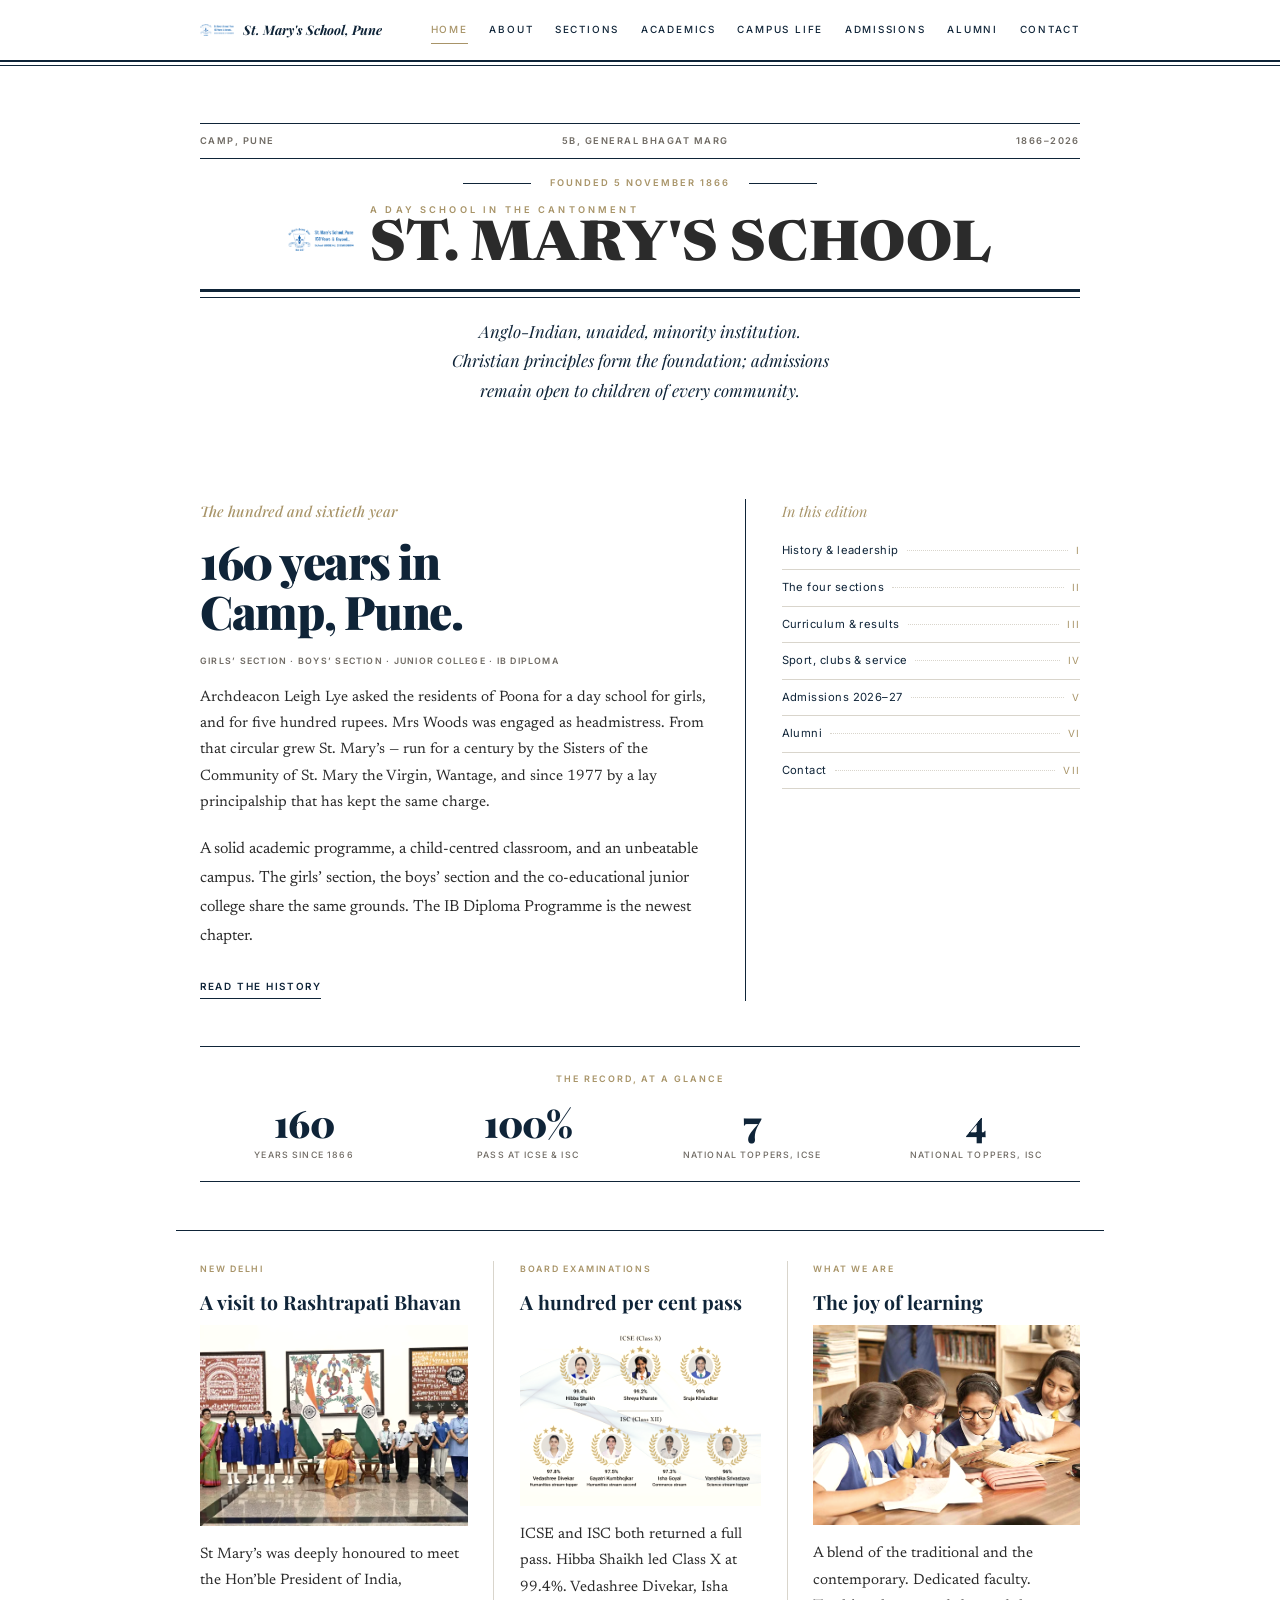
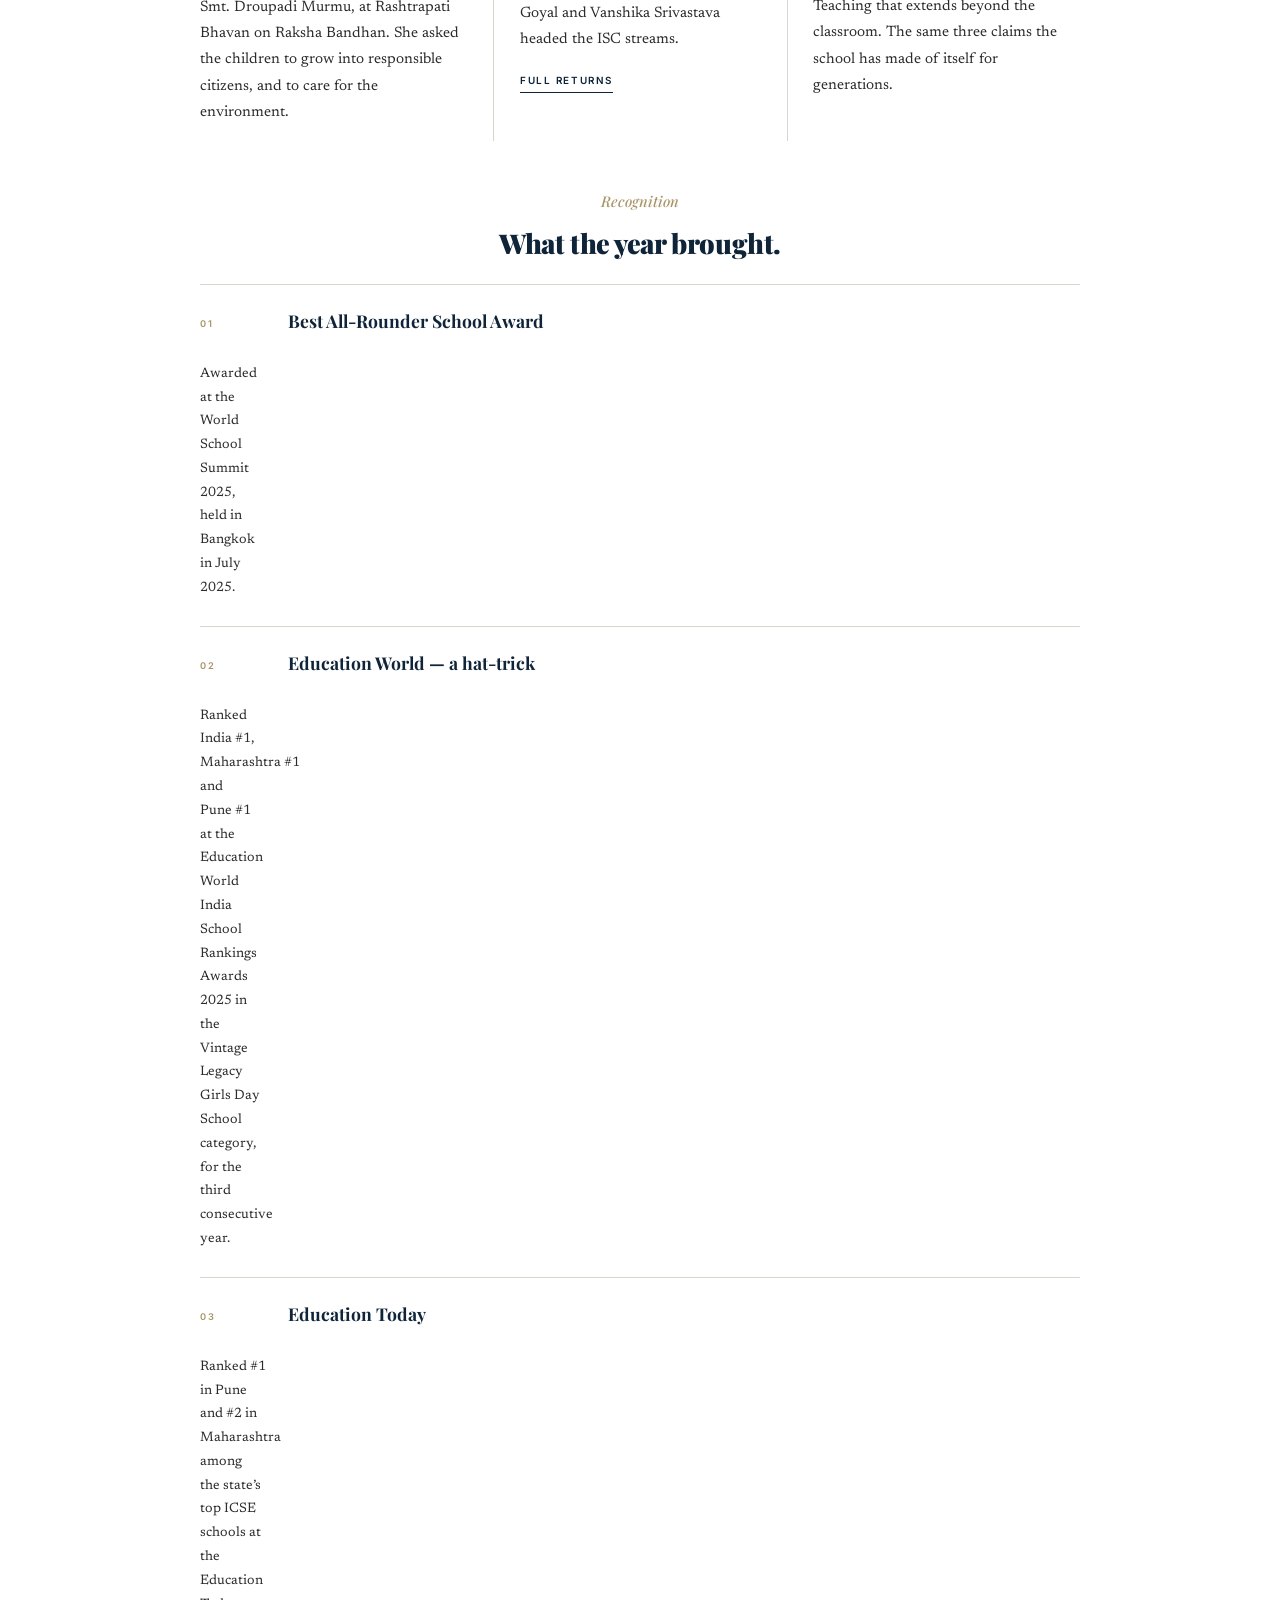
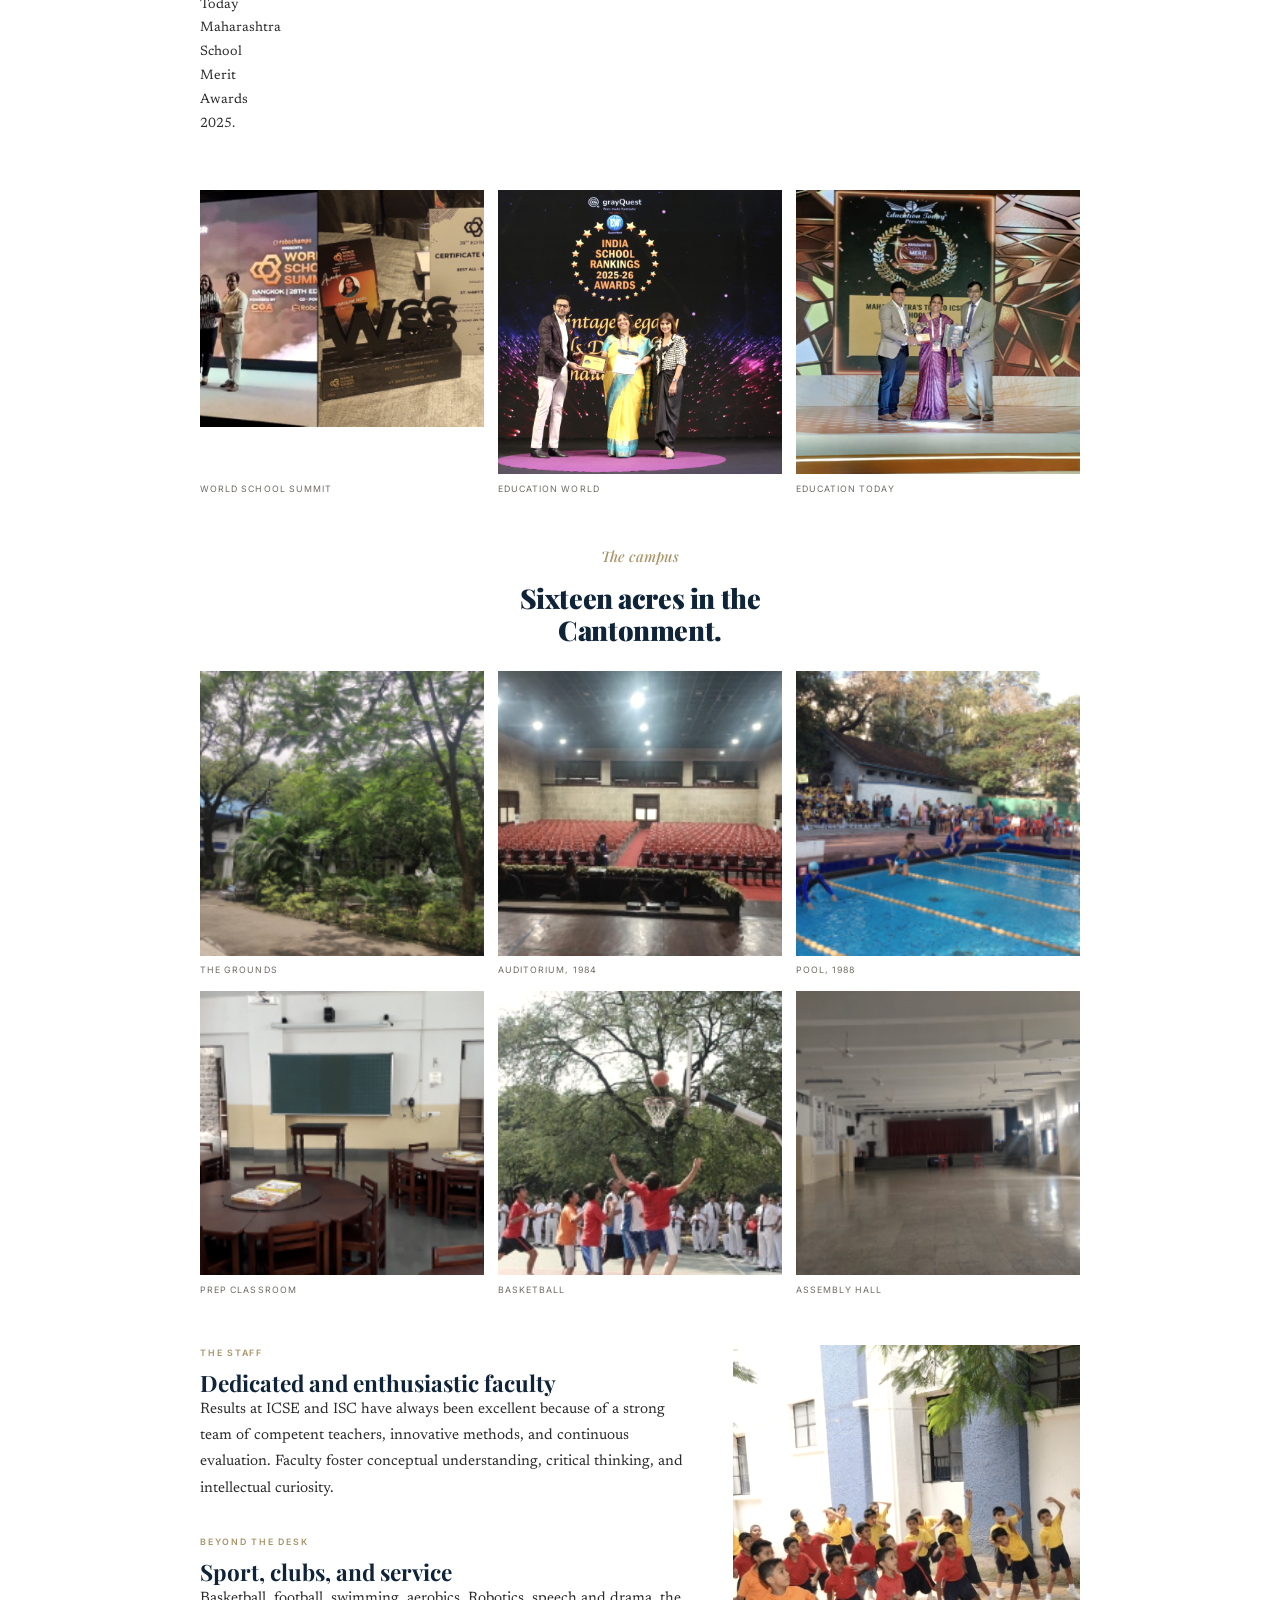
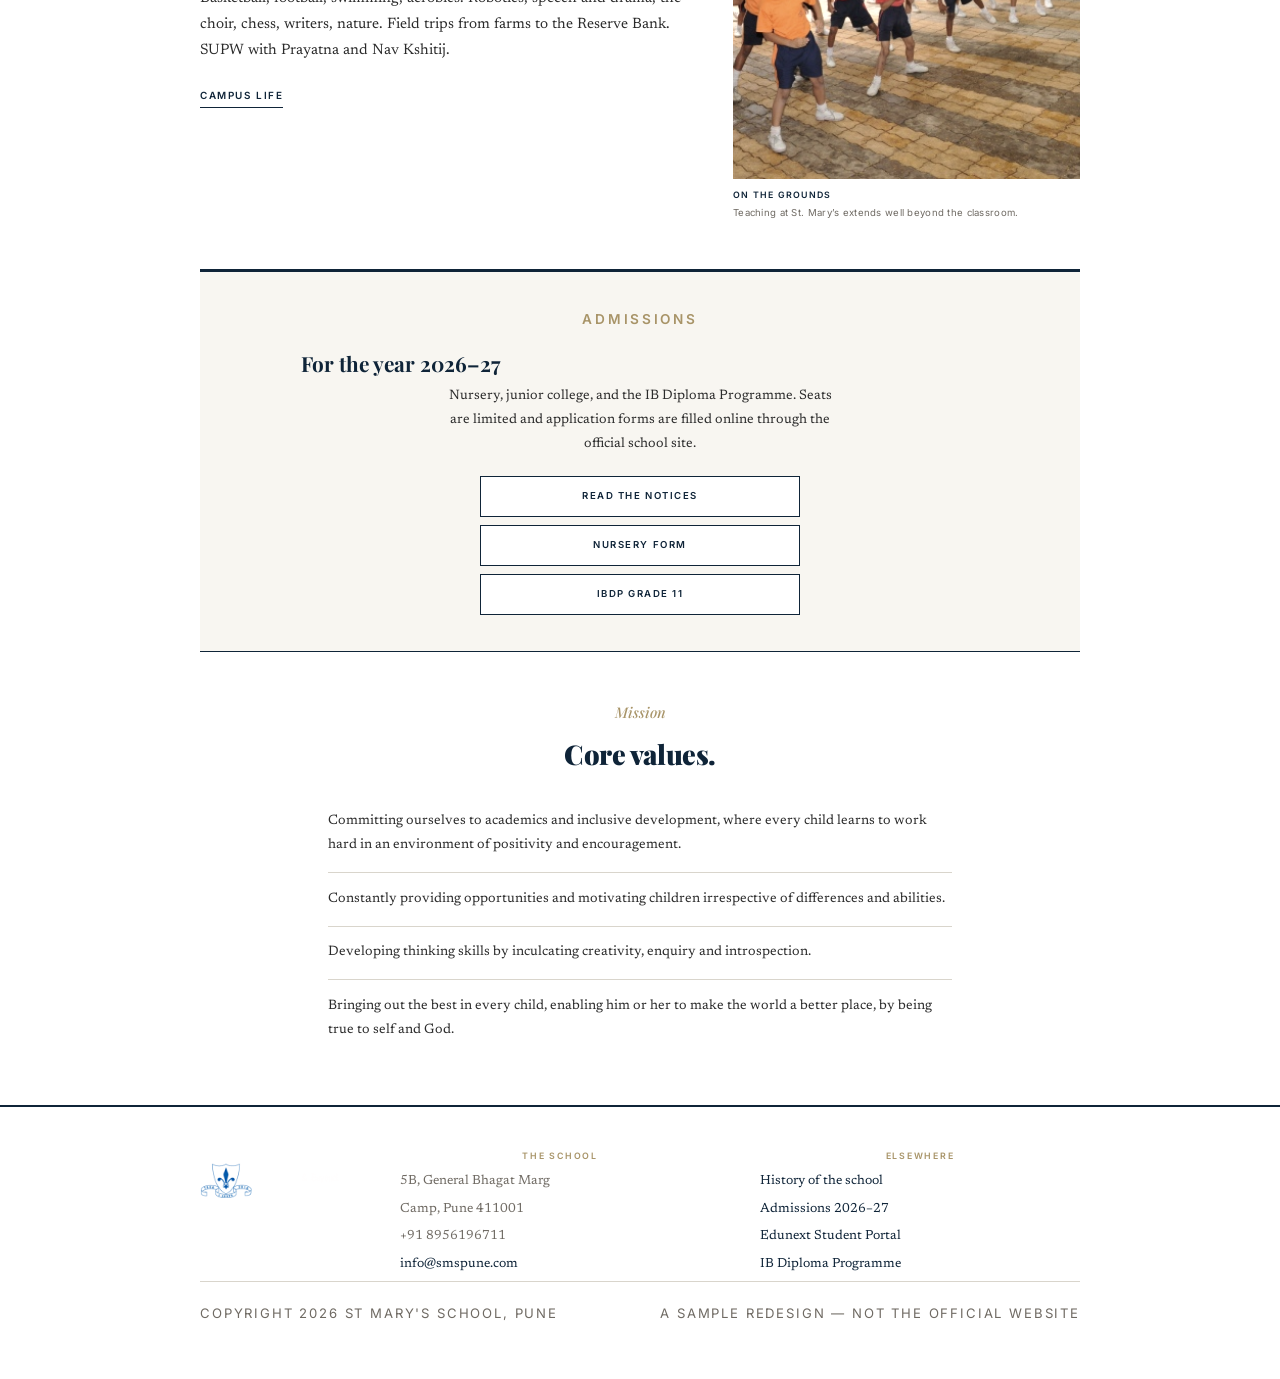
==== commit 71f00056: "Rebuild site with restrained editorial design Rework the visual language around a white paper, navy " ====
--- a/index.html
+++ b/index.html
@@ -1,243 +1,229 @@
 <!DOCTYPE html>
 <html lang="en">
 <head>
-  <meta charset="UTF-8">
-  <meta name="viewport" content="width=device-width, initial-scale=1.0">
-  <title>St. Mary's School, Pune — 160 years</title>
-  <meta name="description" content="St. Mary's School, Pune. Founded 1866. An Anglo-Indian unaided minority school in Camp, Pune.">
-  <link rel="icon" href="images/logo.png">
-  <link rel="preconnect" href="https://fonts.googleapis.com">
-  <link rel="preconnect" href="https://fonts.gstatic.com" crossorigin>
-  <link href="https://fonts.googleapis.com/css2?family=DM+Sans:ital,opsz,wght@0,9..40,400;0,9..40,500;0,9..40,600;1,9..40,400&family=Fraunces:ital,opsz,wght@0,9..144,500;0,9..144,600;1,9..144,500&family=Source+Serif+4:ital,opsz,wght@0,8..60,400;0,8..60,600;1,8..60,400&display=swap" rel="stylesheet">
-  <link rel="stylesheet" href="css/gazette.css">
+<meta charset="utf-8">
+<meta name="viewport" content="width=device-width, initial-scale=1, viewport-fit=cover">
+<title>St. Mary's School, Pune — 160 years</title>
+<meta name="description" content="St. Mary's School, Pune. Founded 1866. An Anglo-Indian unaided minority day school in Camp, Pune, marking 160 years.">
+<link rel="icon" href="images/logo.png">
+<link rel="preconnect" href="https://fonts.googleapis.com">
+<link rel="preconnect" href="https://fonts.gstatic.com" crossorigin>
+<link href="https://fonts.googleapis.com/css2?family=Inter:wght@400;500;600;700&family=Newsreader:ital,opsz,wght@0,6..72,400;0,6..72,500;0,6..72,600;0,6..72,700;1,6..72,400;1,6..72,600&family=Playfair+Display:ital,wght@0,500;0,700;0,900;1,400;1,500;1,700&display=swap" rel="stylesheet">
+<link rel="stylesheet" href="css/gazette.css">
 </head>
 <body>
-  <div class="wrap">
-    <header class="top">
-      <a class="brand" href="index.html"><img src="images/logo.png" alt="St. Mary's School, Pune"></a>
-      <button class="menu-btn" type="button" aria-expanded="false">Menu</button>
-      <nav class="nav" aria-label="Primary">
-        <a class="is-active" href="index.html">Home</a>
-        <a href="about.html">About</a>
-        <a href="sections.html">Sections</a>
-        <a href="academics.html">Academics</a>
-        <a href="life.html">Campus Life</a>
-        <a href="admissions.html">Admissions</a>
-        <a href="alumni.html">Alumni</a>
-        <a href="contact.html">Contact</a>
-      </nav>
-    </header>
-
-    <section class="mast">
-      <p class="mast-meta"><span>Camp, Pune</span><span>5B, General Bhagat Marg</span><span>1866–2026</span></p>
-      <p class="mast-rule">A school in the Cantonment</p>
-      <p class="mast-name">St. Mary's School</p>
-      <p class="mast-place">Pune</p>
-      <p class="mast-sub">Anglo-Indian · Unaided · Minority institution</p>
-    </section>
-
-    <div class="note">
-      <p class="label">From the school</p>
-      <p>Founded on 5 November 1866. This year St. Mary's marks one hundred and sixty years of teaching in Camp — still a day school, still on General Bhagat Marg, still open to children of all communities.</p>
-    </div>
-
-    <section class="lead">
-      <div>
-        <p class="label">Lead story</p>
-        <h1 class="headline">One hundred and sixty years of St. Mary's.</h1>
-        <p class="byline">Camp, Pune · Established 5 November 1866</p>
-        <p>Archdeacon Leigh Lye and Judge Lloyd asked the residents of Poona for a day school for girls, and for five hundred rupees. Mrs Woods was engaged as headmistress. From that circular grew St. Mary's — run for a century by the Sisters of the Community of St. Mary the Virgin, Wantage, and since 1977 by a lay principalship that has kept the same charge: a solid academic programme, a child-centred classroom, and an unbeatable campus.</p>
-        <p>Christian principles remain the foundation. Admissions remain open to every community. The girls' section, the boys' section and the co-educational junior college share the same grounds. The IB Diploma Programme is the newest chapter.</p>
-        <a class="arrow" href="about.html">Read the history →</a>
-      </div>
-      <aside class="issue">
-        <p class="label">In this site</p>
-        <ol>
-          <li><a href="about.html">About the school</a> <span>p.02</span></li>
-          <li><a href="sections.html">Girls, Boys, College, IBDP</a> <span>p.03</span></li>
-          <li><a href="academics.html">Curriculum and results</a> <span>p.04</span></li>
-          <li><a href="life.html">Sports, clubs, service</a> <span>p.05</span></li>
-          <li><a href="admissions.html">Admissions 2026–27</a> <span>p.06</span></li>
-          <li><a href="alumni.html">Alumni</a> <span>p.07</span></li>
-          <li><a href="contact.html">Contact</a> <span>p.08</span></li>
-        </ol>
-        <p class="caption" style="margin-top:18px">Edunext remains the student portal for circulars and fees.</p>
-        <a class="arrow" href="https://stmarypune.edunext1.com/Index" target="_blank" rel="noopener">Open Edunext →</a>
-      </aside>
-    </section>
-
-    <section class="trio">
-      <article>
-        <p class="label">New Delhi</p>
-        <h2>A visit to Rashtrapati Bhavan</h2>
+<a class="skip-link" href="#main">Skip to content</a>
+
+<nav class="topbar" data-nav aria-label="Primary">
+  <div class="topbar__inner">
+    <a class="topbar__home" href="index.html">
+      <img class="topbar__emblem" src="images/logo.png" alt="" width="120" height="120">
+      <span class="topbar__mark">St. Mary's School, Pune</span>
+    </a>
+    <button class="nav-toggle" type="button" data-nav-toggle aria-expanded="false" aria-label="Open menu">
+      <span></span><span></span><span></span>
+    </button>
+    <ul class="menu">
+      <li><a href="index.html" aria-current="page">Home</a></li>
+      <li><a href="about.html">About</a></li>
+      <li><a href="sections.html">Sections</a></li>
+      <li><a href="academics.html">Academics</a></li>
+      <li><a href="life.html">Campus Life</a></li>
+      <li><a href="admissions.html">Admissions</a></li>
+      <li><a href="alumni.html">Alumni</a></li>
+      <li><a href="contact.html">Contact</a></li>
+    </ul>
+  </div>
+</nav>
+
+<main id="main">
+  <header class="masthead wrap wrap--wide">
+    <p class="folio"><span>Camp, Pune</span><span class="folio__dot"> &middot; </span><span>5B, General Bhagat Marg</span><span class="folio__dot"> &middot; </span><span>1866&ndash;2026</span></p>
+    <p class="record">Founded 5 November 1866</p>
+    <div class="masthead__brand">
+      <img class="masthead__emblem" src="images/logo.png" alt="" width="120" height="120">
+      <p class="masthead__name"><span class="masthead__est">A day school in the Cantonment</span><span>St. Mary's School</span></p>
+    </div>
+    <span class="rules"></span>
+    <p class="masthead__deck">Anglo-Indian, unaided, minority institution. Christian principles form the foundation; admissions remain open to children of every community.</p>
+  </header>
+
+  <section class="front wrap wrap--wide">
+    <div class="lead">
+      <p class="kicker">The hundred and sixtieth year</p>
+      <h1 class="lead__headline">160 years in Camp, Pune.</h1>
+      <p class="byline">Girls&rsquo; Section &middot; Boys&rsquo; Section &middot; Junior College &middot; IB Diploma</p>
+      <p>Archdeacon Leigh&nbsp;Lye asked the residents of Poona for a day school for girls, and for five hundred rupees. Mrs Woods was engaged as headmistress. From that circular grew St.&nbsp;Mary&rsquo;s &mdash; run for a century by the Sisters of the Community of St.&nbsp;Mary the Virgin, Wantage, and since 1977 by a lay principalship that has kept the same charge.</p>
+      <p class="dek">A solid academic programme, a child-centred classroom, and an unbeatable campus. The girls&rsquo; section, the boys&rsquo; section and the co-educational junior college share the same grounds. The IB Diploma Programme is the newest chapter.</p>
+      <a class="more" href="about.html">Read the history</a>
+    </div>
+
+    <aside class="index">
+      <p class="index__label">In this edition</p>
+      <ul class="index__list">
+        <li><a href="about.html">History &amp; leadership</a><span class="index__dots"></span><span class="index__folio">I</span></li>
+        <li><a href="sections.html">The four sections</a><span class="index__dots"></span><span class="index__folio">II</span></li>
+        <li><a href="academics.html">Curriculum &amp; results</a><span class="index__dots"></span><span class="index__folio">III</span></li>
+        <li><a href="life.html">Sport, clubs &amp; service</a><span class="index__dots"></span><span class="index__folio">IV</span></li>
+        <li><a href="admissions.html">Admissions 2026&ndash;27</a><span class="index__dots"></span><span class="index__folio">V</span></li>
+        <li><a href="alumni.html">Alumni</a><span class="index__dots"></span><span class="index__folio">VI</span></li>
+        <li><a href="contact.html">Contact</a><span class="index__dots"></span><span class="index__folio">VII</span></li>
+      </ul>
+    </aside>
+  </section>
+
+  <div class="wrap wrap--wide">
+    <div class="ledger">
+      <p class="ledger__label">The record, at a glance</p>
+      <div class="ledger__grid">
+        <div class="stat"><b>160</b><span>Years since 1866</span></div>
+        <div class="stat"><b>100%</b><span>Pass at ICSE &amp; ISC</span></div>
+        <div class="stat"><b>7</b><span>National toppers, ICSE</span></div>
+        <div class="stat"><b>4</b><span>National toppers, ISC</span></div>
+      </div>
+    </div>
+  </div>
+
+  <section class="columns wrap wrap--wide">
+    <article class="column">
+      <p class="column__eyebrow">New Delhi</p>
+      <h2>A visit to Rashtrapati Bhavan</h2>
+      <figure class="plate">
         <img src="images/president-visit.webp" alt="St. Mary's students with the President of India">
-        <p>St Mary's School, Pune, was deeply honoured to meet the Hon'ble President of India, Smt. Droupadi Murmu, at Rashtrapati Bhavan on Raksha Bandhan. She asked the children to grow into responsible citizens, and to care for the environment.</p>
-      </article>
-      <article>
-        <p class="label">Board examinations</p>
-        <h2>A 100 per cent pass</h2>
+      </figure>
+      <p>St&nbsp;Mary&rsquo;s was deeply honoured to meet the Hon&rsquo;ble President of India, Smt.&nbsp;Droupadi Murmu, at Rashtrapati Bhavan on Raksha Bandhan. She asked the children to grow into responsible citizens, and to care for the environment.</p>
+    </article>
+    <article class="column">
+      <p class="column__eyebrow">Board examinations</p>
+      <h2>A hundred per cent pass</h2>
+      <figure class="plate">
         <img src="images/icse-isc-2026.png" alt="ICSE and ISC results">
-        <p>ICSE and ISC both returned a full pass. Hibba Shaikh led Class X at 99.4%. Vedashree Divekar, Isha Goyal and Vanshika Srivastava headed the ISC streams. Principal Caroline Diane Ross called it the school's holistic approach made visible.</p>
-        <a class="arrow" href="academics.html">Full returns →</a>
-      </article>
-      <article>
-        <p class="label">What we are</p>
-        <h2>Joy of learning</h2>
+      </figure>
+      <p>ICSE and ISC both returned a full pass. Hibba Shaikh led Class&nbsp;X at 99.4%. Vedashree Divekar, Isha Goyal and Vanshika Srivastava headed the ISC streams.</p>
+      <a class="more" href="academics.html">Full returns</a>
+    </article>
+    <article class="column">
+      <p class="column__eyebrow">What we are</p>
+      <h2>The joy of learning</h2>
+      <figure class="plate">
         <img src="images/incredible-learning.jpg" alt="Students at St. Mary's">
-        <p>A blend of the traditional and the contemporary. Dedicated faculty. Teaching that extends beyond the classroom. The same three claims the school has made of itself for generations.</p>
-      </article>
-    </section>
-
-    <section class="stats" aria-label="Interesting facts">
-      <div class="stat"><b>160</b><span>Years since 1866</span></div>
-      <div class="stat"><b>7</b><span>National toppers, ICSE</span></div>
-      <div class="stat"><b>4</b><span>National toppers, ISC</span></div>
-      <div class="stat"><b>90%</b><span>Merit list, ICSE and ISC</span></div>
-    </section>
-
-    <div class="section-head">
-      <div>
-        <p class="label">Recognition</p>
-        <h2>What the year brought.</h2>
-      </div>
-    </div>
-    <div class="entries">
-      <article class="entry">
-        <span class="num">01</span>
-        <div>
-          <h3>Best All-Rounder School Award</h3>
-          <p>St Mary's School, Pune was awarded the Best All-Rounder School Award at the World School Summit, 2025, held in Bangkok in July 2025.</p>
-        </div>
-      </article>
-      <article class="entry">
-        <span class="num">02</span>
-        <div>
-          <h3>Education World — a hat-trick</h3>
-          <p>Ranked India #1, Maharashtra #1 and Pune #1 at the Education World India School Rankings Awards 2025 in the Vintage Legacy Girls Day School category, for the third consecutive year.</p>
-        </div>
-      </article>
-      <article class="entry">
-        <span class="num">03</span>
-        <div>
-          <h3>Education Today</h3>
-          <p>Ranked #1 in Pune and #2 in Maharashtra among Maharashtra's Top ICSE schools at the Education Today Maharashtra School Merit Awards 2025.</p>
-        </div>
-      </article>
-    </div>
-    <div class="trio" style="border-top:1px solid var(--line); padding-top:28px;">
-      <img src="images/best-all-rounder.webp" alt="Best All-Rounder School Award">
-      <img src="images/ew-award-2025.png" alt="Education World award 2025">
-      <img src="images/education-today.png" alt="Education Today award">
-    </div>
-
-    <div class="section-head">
-      <div>
-        <p class="label">Campus</p>
-        <h2>Moments.</h2>
-      </div>
-    </div>
-    <div class="moments">
-      <figure>
-        <img src="images/campus/green-campus.png" alt="Green campus">
-        <figcaption>The Cantonment acres</figcaption>
-      </figure>
-      <figure>
-        <img src="images/campus/auditorium.png" alt="Auditorium">
-        <figcaption>Auditorium</figcaption>
-      </figure>
-      <figure>
-        <img src="images/campus/swimming-pool.png" alt="Swimming pool">
-        <figcaption>Swimming pool</figcaption>
-      </figure>
-      <figure>
-        <img src="images/campus/prep-classroom.png" alt="Prep classroom">
-        <figcaption>Prep classroom</figcaption>
-      </figure>
-      <figure>
-        <img src="images/campus/basketball-court.png" alt="Basketball court">
-        <figcaption>Basketball</figcaption>
-      </figure>
-    </div>
-
-    <section class="two">
-      <article class="feature">
-        <img src="images/banner2.jpg" alt="Faculty and students">
-        <p class="label">The staff</p>
+      </figure>
+      <p>A blend of the traditional and the contemporary. Dedicated faculty. Teaching that extends beyond the classroom. The same three claims the school has made of itself for generations.</p>
+    </article>
+  </section>
+
+  <section class="section wrap wrap--wide">
+    <div class="section__head">
+      <p class="kicker">Recognition</p>
+      <h2>What the year brought.</h2>
+    </div>
+    <ol class="record-list">
+      <li>
+        <h3>Best All-Rounder School Award</h3>
+        <p>Awarded at the World School Summit 2025, held in Bangkok in July 2025.</p>
+      </li>
+      <li>
+        <h3>Education World &mdash; a hat-trick</h3>
+        <p>Ranked India&nbsp;#1, Maharashtra&nbsp;#1 and Pune&nbsp;#1 at the Education World India School Rankings Awards 2025 in the Vintage Legacy Girls Day School category, for the third consecutive year.</p>
+      </li>
+      <li>
+        <h3>Education Today</h3>
+        <p>Ranked&nbsp;#1 in Pune and&nbsp;#2 in Maharashtra among the state&rsquo;s top ICSE schools at the Education Today Maharashtra School Merit Awards 2025.</p>
+      </li>
+    </ol>
+    <div class="gallery" style="margin-top:1.75rem">
+      <figure><img src="images/best-all-rounder.webp" alt="Best All-Rounder School Award"><figcaption>World School Summit</figcaption></figure>
+      <figure><img src="images/ew-award-2025.png" alt="Education World award 2025"><figcaption>Education World</figcaption></figure>
+      <figure><img src="images/education-today.png" alt="Education Today award"><figcaption>Education Today</figcaption></figure>
+    </div>
+  </section>
+
+  <section class="section wrap wrap--wide">
+    <div class="section__head">
+      <p class="kicker">The campus</p>
+      <h2>Sixteen acres in the Cantonment.</h2>
+    </div>
+    <div class="gallery">
+      <figure><img src="images/campus/green-campus.png" alt="Green campus"><figcaption>The grounds</figcaption></figure>
+      <figure><img src="images/campus/auditorium.png" alt="Auditorium"><figcaption>Auditorium, 1984</figcaption></figure>
+      <figure><img src="images/campus/swimming-pool.png" alt="Swimming pool"><figcaption>Pool, 1988</figcaption></figure>
+      <figure><img src="images/campus/prep-classroom.png" alt="Prep classroom"><figcaption>Prep classroom</figcaption></figure>
+      <figure><img src="images/campus/basketball-court.png" alt="Basketball court"><figcaption>Basketball</figcaption></figure>
+      <figure><img src="images/campus/assembly-hall.png" alt="Assembly hall"><figcaption>Assembly hall</figcaption></figure>
+    </div>
+  </section>
+
+  <section class="section wrap wrap--wide">
+    <div class="split">
+      <div class="prose">
+        <p class="eyebrow">The staff</p>
         <h2>Dedicated and enthusiastic faculty</h2>
         <p>Results at ICSE and ISC have always been excellent because of a strong team of competent teachers, innovative methods, and continuous evaluation. Faculty foster conceptual understanding, critical thinking, and intellectual curiosity.</p>
-      </article>
-      <article class="feature">
-        <img src="images/campus/football-ground.png" alt="Football ground">
-        <p class="label">Beyond the desk</p>
-        <h2>Sports, clubs, and service</h2>
-        <p>Basketball, football, swimming, aerobics. Robotics, speech and drama, the choir, chess, writers, nature. Field trips from farms to the Reserve Bank. SUPW with Prayatna and Nav Kshitij.</p>
-        <a class="arrow" href="life.html">Campus life →</a>
-      </article>
-    </section>
-
-    <section class="bottom">
-      <div>
-        <p class="label">Mission</p>
-        <h2 class="page-title" style="font-size:1.8rem">Core values</h2>
-        <ul class="values">
-          <li>Committing ourselves to academics and inclusive development, where every child learns to work hard in an environment of positivity and encouragement.</li>
-          <li>Constantly providing opportunities and motivating children irrespective of differences and abilities.</li>
-          <li>Developing thinking skills by inculcating creativity, enquiry and introspection.</li>
-          <li>Bringing out the best in every child, enabling him/her to make the world a better place, by being true to self and God.</li>
-        </ul>
-      </div>
-      <div class="box">
-        <p class="label">Admissions</p>
-        <h2>For 2026–27</h2>
-        <p>Nursery, junior college, and the IB Diploma Programme. Seats are limited. Forms are filled on the official school site.</p>
-        <div class="links">
-          <a href="admissions.html">Read the notices</a>
-          <a href="https://www.smspune.com/online-admission-pre-nursery-boys&girls-section.php" target="_blank" rel="noopener">Nursery form</a>
-          <a href="https://ib.smspune.com/admissions.php" target="_blank" rel="noopener">IBDP Grade 11</a>
+        <p class="eyebrow" style="margin-top:2rem">Beyond the desk</p>
+        <h2>Sport, clubs, and service</h2>
+        <p>Basketball, football, swimming, aerobics. Robotics, speech and drama, the choir, chess, writers, nature. Field trips from farms to the Reserve Bank. SUPW with Prayatna and Nav&nbsp;Kshitij.</p>
+        <a class="more" href="life.html">Campus life</a>
+      </div>
+      <figure class="plate plate--tall">
+        <img src="images/banner2.jpg" alt="Faculty and students at St. Mary's">
+        <figcaption><b>On the grounds</b>Teaching at St.&nbsp;Mary&rsquo;s extends well beyond the classroom.</figcaption>
+      </figure>
+    </div>
+  </section>
+
+  <section class="wrap wrap--wide">
+    <div class="notice">
+      <p class="eyebrow">Admissions</p>
+      <h2>For the year 2026&ndash;27</h2>
+      <p>Nursery, junior college, and the IB Diploma Programme. Seats are limited and application forms are filled online through the official school site.</p>
+      <div class="stack">
+        <a href="admissions.html">Read the notices</a>
+        <a href="https://www.smspune.com/online-admission-pre-nursery-boys&amp;girls-section.php" target="_blank" rel="noopener">Nursery form</a>
+        <a href="https://ib.smspune.com/admissions.php" target="_blank" rel="noopener">IBDP Grade 11</a>
+      </div>
+    </div>
+  </section>
+
+  <section class="section wrap">
+    <div class="section__head">
+      <p class="kicker">Mission</p>
+      <h2>Core values.</h2>
+    </div>
+    <ul class="plain-list">
+      <li>Committing ourselves to academics and inclusive development, where every child learns to work hard in an environment of positivity and encouragement.</li>
+      <li>Constantly providing opportunities and motivating children irrespective of differences and abilities.</li>
+      <li>Developing thinking skills by inculcating creativity, enquiry and introspection.</li>
+      <li>Bringing out the best in every child, enabling him or her to make the world a better place, by being true to self and God.</li>
+    </ul>
+  </section>
+</main>
+
+  <footer class="foot">
+    <div class="wrap wrap--wide">
+      <div class="foot__grid">
+        <img class="foot__emblem" src="images/footer-logo.png" alt="St. Mary's School, Pune">
+        <div class="foot__block">
+          <h4>The school</h4>
+          <p>5B, General Bhagat Marg</p>
+          <p>Camp, Pune 411001</p>
+          <p>+91 8956196711</p>
+          <p><a href="mailto:info@smspune.com">info@smspune.com</a></p>
         </div>
-      </div>
-      <div>
-        <p class="label">Activities</p>
-        <h2 class="page-title" style="font-size:1.8rem">On the grounds</h2>
-        <a class="act" href="life.html">
-          <img src="images/sports-events.png" alt="Sports">
-          <div><h3>Sports</h3><p class="caption">State and national colours.</p></div>
-        </a>
-        <a class="act" href="life.html#field-trips">
-          <img src="images/field-trips.png" alt="Field trips">
-          <div><h3>Field trips</h3><p class="caption">Farms, museums, the RBI.</p></div>
-        </a>
-        <a class="act" href="life.html#it">
-          <img src="images/it-projects.png" alt="IT projects">
-          <div><h3>IT projects</h3><p class="caption">MUNs and globetrotter passports.</p></div>
-        </a>
-        <a class="act" href="life.html#supw">
-          <img src="images/supw.png" alt="SUPW">
-          <div><h3>SUPW</h3><p class="caption">Service as a core value.</p></div>
-        </a>
-      </div>
-    </section>
-
-    <footer class="colophon">
-      <img src="images/footer-logo.png" alt="St. Mary's School, Pune">
-      <div>
-        <h4>Contact</h4>
-        <p>5B, General Bhagat Marg, Camp, Pune, 411001</p>
-        <p>+91 8956196711</p>
-        <p><a href="mailto:info@smspune.com">info@smspune.com</a></p>
-      </div>
-      <div>
-        <h4>The school online</h4>
-        <p><a href="https://www.youtube.com/@StMarysSchool-Pune" target="_blank" rel="noopener">YouTube</a></p>
-        <p><a href="https://www.instagram.com/stmarysschool_prepsection/" target="_blank" rel="noopener">Instagram — Prep</a></p>
-        <p><a href="https://www.instagram.com/stmarysschool_juniorcollege/" target="_blank" rel="noopener">Instagram — Junior College</a></p>
-      </div>
-      <div class="legal">
+        <div class="foot__block">
+          <h4>Elsewhere</h4>
+        <p><a href="about.html">History of the school</a></p>
+        <p><a href="admissions.html">Admissions 2026–27</a></p>
+        <p><a href="https://stmarypune.edunext1.com/Index" target="_blank" rel="noopener">Edunext Student Portal</a></p>
+        <p><a href="https://ib.smspune.com/" target="_blank" rel="noopener">IB Diploma Programme</a></p>
+        </div>
+      </div>
+      <p class="colophon">
         <span>Copyright 2026 St Mary's School, Pune</span>
-        <span>A sample redesign — not the official website</span>
-      </div>
-    </footer>
-  </div>
-  <script src="js/gazette.js"></script>
+        <span>A sample redesign &mdash; not the official website</span>
+      </p>
+    </div>
+  </footer>
+
+<script src="js/gazette.js"></script>
 </body>
 </html>
--- a/css/gazette.css
+++ b/css/gazette.css
@@ -1,614 +1,1428 @@
+/* ==========================================================================
+   St. Mary's School, Pune — 160th year
+   ========================================================================== */
+
 :root {
-  --bg: #f6f3ed;
-  --ink: #141414;
-  --muted: #6a6560;
-  --line: #d9d2c6;
-  --gold: #8c7348;
-  --navy: #1a365d;
-  --card: #fffdf8;
-  --serif: "Fraunces", "Iowan Old Style", Georgia, serif;
-  --body: "Source Serif 4", Georgia, serif;
-  --sans: "DM Sans", "Helvetica Neue", Helvetica, Arial, sans-serif;
-}
-
-* { box-sizing: border-box; margin: 0; padding: 0; }
-
-html { scroll-behavior: smooth; }
+  --paper: #ffffff;
+  --ink: #0f2438;
+  --body-ink: #2b2b2b;
+  --quiet: #6f6a63;
+  --accent: #a89468;
+  --rule: #d9d5cc;
+  --well: #f8f6f1;
+  --ease: cubic-bezier(0.22, 1, 0.36, 1);
+
+  --display: "Playfair Display", "Times New Roman", Times, serif;
+  --body: "Newsreader", Georgia, "Times New Roman", serif;
+  --utility: "Inter", -apple-system, BlinkMacSystemFont, "Segoe UI", sans-serif;
+
+  --nav-height: 3.75rem;
+  --gutter: 1.5rem;
+}
+
+*,
+*::before,
+*::after {
+  box-sizing: border-box;
+}
+
+html {
+  -webkit-text-size-adjust: 100%;
+  scroll-behavior: smooth;
+  overflow-x: hidden;
+  background: var(--paper);
+}
 
 body {
+  margin: 0;
+  background: var(--paper);
+  color: var(--body-ink);
   font-family: var(--body);
-  background: var(--bg);
+  font-size: 0.9rem;
+  line-height: 1.75;
+  font-optical-sizing: auto;
+  font-feature-settings: "kern" 1, "liga" 1;
+  -webkit-font-smoothing: antialiased;
+  -moz-osx-font-smoothing: grayscale;
+  text-rendering: optimizeLegibility;
+  padding-top: calc(var(--nav-height) + 0.45rem);
+  overflow-x: hidden;
+  text-align: center;
+}
+
+::selection {
+  background: var(--ink);
+  color: var(--paper);
+}
+
+img {
+  max-width: 100%;
+  height: auto;
+  display: block;
+  margin: 0 auto;
+  color: transparent;
+}
+
+h1,
+h2,
+h3,
+h4 {
+  font-family: var(--display);
+  font-weight: 700;
   color: var(--ink);
-  font-size: 18px;
-  line-height: 1.65;
-}
-
-img { max-width: 100%; display: block; }
-
-a { color: var(--ink); text-decoration: none; }
-a:hover { color: var(--gold); }
+  line-height: 1.18;
+  margin: 0 auto;
+  text-align: center;
+}
+
+p {
+  margin: 0 0 1.25em;
+}
+
+a {
+  color: var(--ink);
+  text-decoration: none;
+  border-bottom: 1px solid var(--rule);
+  transition: color 0.35s var(--ease), border-color 0.35s var(--ease);
+}
+
+a:hover {
+  color: var(--accent);
+  border-bottom-color: var(--accent);
+}
+
+:focus-visible {
+  outline: 2px solid var(--ink);
+  outline-offset: 2px;
+}
+
+.skip-link {
+  position: absolute;
+  left: -9999px;
+}
+
+.skip-link:focus {
+  left: 1rem;
+  top: 1rem;
+  z-index: 80;
+  background: var(--paper);
+  padding: 0.6rem 0.9rem;
+  border: 1px solid var(--ink);
+}
 
 .wrap {
-  max-width: 1120px;
+  width: 100%;
+  max-width: 42rem;
   margin: 0 auto;
-  padding: 0 28px 80px;
-}
-
-.top {
+  padding-left: var(--gutter);
+  padding-right: var(--gutter);
+}
+
+.wrap--wide {
+  max-width: 58rem;
+}
+
+/* --------------------------------------------------------------------------
+   Masthead navigation
+   -------------------------------------------------------------------------- */
+
+.topbar {
+  position: fixed;
+  top: 0;
+  left: 0;
+  right: 0;
+  z-index: 50;
+  background: var(--paper);
+  border-bottom: 2px solid var(--ink);
+  box-shadow: 0 3px 0 0 var(--paper), 0 4px 0 0 var(--ink);
+  transition: box-shadow 0.35s var(--ease);
+}
+
+.topbar.is-scrolled {
+  box-shadow: 0 3px 0 0 var(--paper), 0 4px 0 0 var(--ink),
+    0 10px 22px rgba(15, 36, 56, 0.06);
+}
+
+.topbar__inner {
   display: flex;
   align-items: center;
   justify-content: space-between;
-  gap: 20px;
-  padding: 18px 0;
+  min-height: var(--nav-height);
+  max-width: 58rem;
+  margin: 0 auto;
+  padding: 0.35rem var(--gutter);
+}
+
+.topbar a {
+  border-bottom: 0;
+}
+
+.topbar__home {
+  display: flex;
+  align-items: center;
+  gap: 0.6rem;
+  min-width: 0;
+}
+
+.topbar__emblem {
+  width: 2.1rem;
+  height: 2.1rem;
+  flex-shrink: 0;
+  object-fit: contain;
+}
+
+.topbar__mark {
+  font-family: var(--display);
+  font-weight: 700;
+  font-style: italic;
+  font-size: 0.82rem;
+  color: var(--ink);
+  white-space: nowrap;
+  overflow: hidden;
+  text-overflow: ellipsis;
+}
+
+.nav-toggle {
+  width: 2.5rem;
+  height: 2.5rem;
+  border: 0;
+  background: transparent;
+  padding: 0;
+  display: flex;
+  flex-direction: column;
+  align-items: center;
+  justify-content: center;
+  gap: 5px;
+  cursor: pointer;
+}
+
+.nav-toggle span {
+  display: block;
+  width: 1.15rem;
+  height: 1.5px;
+  background: var(--ink);
+}
+
+.menu {
+  display: none;
+  position: absolute;
+  top: 100%;
+  left: 0;
+  right: 0;
+  list-style: none;
+  margin: 0;
+  padding: 0.5rem var(--gutter) 1rem;
+  background: var(--paper);
+  border-top: 1px solid var(--rule);
+  border-bottom: 2px solid var(--ink);
+  text-align: center;
+}
+
+.topbar.is-open .menu {
+  display: block;
+}
+
+.menu a {
+  display: block;
+  padding: 0.75rem 0;
+  font-family: var(--utility);
+  font-size: 0.68rem;
+  font-weight: 500;
+  letter-spacing: 0.16em;
+  text-transform: uppercase;
+  color: var(--ink);
+}
+
+.menu a[aria-current="page"] {
+  color: var(--accent);
+}
+
+/* --------------------------------------------------------------------------
+   Masthead
+   -------------------------------------------------------------------------- */
+
+.masthead {
+  text-align: center;
+  padding-top: 2.6rem;
+  padding-bottom: 2rem;
+}
+
+.folio {
+  font-family: var(--utility);
+  font-size: 0.58rem;
+  font-weight: 600;
+  letter-spacing: 0.2em;
+  text-transform: uppercase;
+  color: var(--quiet);
+  margin: 0 0 1rem;
+  padding: 0.45rem 0;
+  border-top: 1px solid var(--ink);
   border-bottom: 1px solid var(--ink);
 }
 
-.brand img {
-  height: 52px;
-  width: auto;
-}
-
-.nav {
+.record {
+  font-family: var(--utility);
+  font-size: 0.58rem;
+  font-weight: 600;
+  letter-spacing: 0.22em;
+  text-transform: uppercase;
+  color: var(--accent);
+  margin: 0 0 0.9rem;
+}
+
+.masthead__brand {
   display: flex;
-  flex-wrap: wrap;
-  justify-content: flex-end;
-  gap: 6px 18px;
-}
-
-.nav a {
-  font-family: var(--sans);
-  font-size: 12px;
+  flex-direction: column;
+  align-items: center;
+  justify-content: center;
+  gap: 0.7rem;
+  margin: 0 auto 0.15rem;
+}
+
+.masthead__emblem {
+  width: 3.1rem;
+  height: auto;
+  margin: 0;
+}
+
+.masthead__name {
+  font-weight: 900;
+  font-size: clamp(1.5rem, 6.4vw, 2.6rem);
+  letter-spacing: -0.02em;
+  line-height: 1.06;
+  margin: 0;
+  text-align: center;
+}
+
+.masthead__est {
+  display: block;
+  font-family: var(--utility);
+  font-size: 0.58rem;
+  font-weight: 600;
+  letter-spacing: 0.34em;
+  text-transform: uppercase;
+  color: var(--accent);
+  margin-bottom: 0.4rem;
+}
+
+.rules {
+  display: block;
+  width: 100%;
+  height: 9px;
+  margin: 1rem 0 1.15rem;
+  border-top: 3px solid var(--ink);
+  border-bottom: 1px solid var(--ink);
+}
+
+.rules--light {
+  height: 6px;
+  margin: 1.25rem 0 1.35rem;
+  border-top: 1px solid var(--ink);
+  border-bottom: 1px solid var(--rule);
+}
+
+.masthead__deck {
+  font-family: var(--display);
+  font-style: italic;
+  font-weight: 400;
+  font-size: clamp(0.9rem, 3.2vw, 1.05rem);
+  line-height: 1.75;
+  color: var(--ink);
+  max-width: 24rem;
+  margin: 0 auto 1.5rem;
+}
+
+/* --------------------------------------------------------------------------
+   Front
+   -------------------------------------------------------------------------- */
+
+.front {
+  padding-top: 0.15rem;
+  padding-bottom: 1.5rem;
+}
+
+.kicker {
+  font-family: var(--display);
+  font-style: italic;
+  font-weight: 500;
+  font-size: 0.92rem;
+  color: var(--accent);
+  margin: 0 0 0.75rem;
+  text-align: center;
+}
+
+.lead {
+  padding-bottom: 2.35rem;
+  text-align: center;
+}
+
+.lead__headline {
+  font-family: var(--display);
+  font-weight: 900;
+  font-size: clamp(1.6rem, 7vw, 2.15rem);
+  line-height: 1.14;
+  letter-spacing: -0.02em;
+  color: var(--ink);
+  max-width: 22rem;
+  margin: 0 auto 0.9rem;
+  text-wrap: balance;
+}
+
+.byline {
+  font-family: var(--utility);
+  font-size: 0.55rem;
+  font-weight: 600;
   letter-spacing: 0.14em;
   text-transform: uppercase;
+  color: var(--quiet);
+  margin: 0 0 1.05rem;
+}
+
+.dek {
+  max-width: 24rem;
+  margin: 0 auto 1.4rem;
+  line-height: 1.8;
+}
+
+.more {
+  display: inline-block;
+  font-family: var(--utility);
+  font-size: 0.62rem;
+  font-weight: 600;
+  letter-spacing: 0.16em;
+  text-transform: uppercase;
+  border-bottom: 1px solid var(--ink);
+  padding-bottom: 2px;
+}
+
+/* Index / contents */
+
+.index {
+  border-top: 1px solid var(--ink);
+  padding-top: 1.1rem;
+}
+
+.index__label {
+  font-family: var(--display);
+  font-style: italic;
+  font-size: 0.9rem;
+  color: var(--accent);
+  margin: 0 0 0.6rem;
+}
+
+.index__list {
+  list-style: none;
+  margin: 0;
+  padding: 0;
+}
+
+.index__list li {
+  display: flex;
+  align-items: baseline;
+  gap: 0.5rem;
+  padding: 0.5rem 0;
+  border-bottom: 1px solid var(--rule);
+  font-family: var(--utility);
+  font-size: 0.7rem;
+  letter-spacing: 0.04em;
+  text-align: left;
+}
+
+.index__list a {
+  border-bottom: 0;
+}
+
+.index__dots {
+  flex: 1;
+  border-bottom: 1px dotted var(--rule);
+  transform: translateY(-3px);
+}
+
+.index__folio {
+  color: var(--accent);
+  font-size: 0.62rem;
+  letter-spacing: 0.12em;
+  text-transform: uppercase;
+}
+
+/* --------------------------------------------------------------------------
+   Plates (photographs)
+   -------------------------------------------------------------------------- */
+
+.plate {
+  margin: 0 0 1.6rem;
+}
+
+.plate img {
+  width: 100%;
+  object-fit: cover;
+  filter: sepia(0.14) saturate(0.86) contrast(1.02);
+}
+
+.plate--tall img {
+  aspect-ratio: 4 / 5;
+}
+
+.plate--wide img {
+  aspect-ratio: 16 / 10;
+}
+
+.plate figcaption {
+  font-family: var(--utility);
+  font-size: 0.6rem;
+  line-height: 1.7;
+  letter-spacing: 0.03em;
+  color: var(--quiet);
+  padding-top: 0.55rem;
+}
+
+.plate figcaption b {
+  display: block;
+  color: var(--ink);
+  font-weight: 600;
+  letter-spacing: 0.14em;
+  text-transform: uppercase;
+  font-size: 0.55rem;
+  margin-bottom: 0.15rem;
+}
+
+/* --------------------------------------------------------------------------
+   Numbers
+   -------------------------------------------------------------------------- */
+
+.ledger {
+  border-top: 1px solid var(--ink);
+  border-bottom: 1px solid var(--ink);
+  padding: 1.5rem 0 1.15rem;
+  margin: 0 0 3rem;
+}
+
+.ledger__label {
+  font-family: var(--utility);
+  font-size: 0.56rem;
+  font-weight: 600;
+  letter-spacing: 0.22em;
+  text-transform: uppercase;
+  color: var(--accent);
+  margin: 0 0 1.1rem;
+}
+
+.ledger__grid {
+  display: grid;
+  grid-template-columns: 1fr 1fr;
+  gap: 1.35rem 1rem;
+}
+
+.stat b {
+  display: block;
+  font-family: var(--display);
+  font-weight: 900;
+  font-size: 1.85rem;
+  line-height: 1;
+  color: var(--ink);
+  letter-spacing: -0.02em;
+}
+
+.stat span {
+  display: block;
+  margin-top: 0.4rem;
+  font-family: var(--utility);
+  font-size: 0.55rem;
   font-weight: 500;
-}
-
-.nav a.is-active { color: var(--gold); }
-
-.menu-btn {
-  display: none;
+  letter-spacing: 0.13em;
+  text-transform: uppercase;
+  color: var(--quiet);
+  line-height: 1.6;
+}
+
+/* --------------------------------------------------------------------------
+   Columns of stories
+   -------------------------------------------------------------------------- */
+
+.columns {
+  display: grid;
+  gap: 0;
+  padding-bottom: 3rem;
+}
+
+.column {
+  padding: 1.9rem 0;
+  border-top: 1px solid var(--rule);
+  text-align: center;
+}
+
+.column:first-child {
+  border-top: 0;
+  padding-top: 0.25rem;
+}
+
+.column__eyebrow {
+  font-family: var(--utility);
+  font-size: 0.55rem;
+  font-weight: 600;
+  letter-spacing: 0.2em;
+  text-transform: uppercase;
+  color: var(--accent);
+  margin: 0 0 0.55rem;
+}
+
+.column h2 {
+  font-size: 1.22rem;
+  font-weight: 700;
+  margin: 0 0 0.7rem;
+  max-width: 20rem;
+}
+
+.column p {
+  margin: 0 0 0.9rem;
+}
+
+.column .plate {
+  margin-bottom: 1rem;
+}
+
+.column .plate img {
+  aspect-ratio: 4 / 3;
+}
+
+/* --------------------------------------------------------------------------
+   Section headings
+   -------------------------------------------------------------------------- */
+
+.section {
+  padding-bottom: 3rem;
+}
+
+.section__head {
+  margin: 0 0 1.6rem;
+}
+
+.section__head h2 {
+  font-size: clamp(1.3rem, 5vw, 1.7rem);
+  font-weight: 900;
+  letter-spacing: -0.015em;
+  max-width: 24rem;
+}
+
+/* Awards / numbered record */
+
+.record-list {
+  list-style: none;
+  margin: 0;
+  padding: 0;
+  counter-reset: rec;
+}
+
+.record-list li {
+  counter-increment: rec;
+  padding: 1.35rem 0;
+  border-top: 1px solid var(--rule);
+  text-align: center;
+}
+
+.record-list li::before {
+  content: counter(rec, decimal-leading-zero);
+  display: block;
+  font-family: var(--utility);
+  font-size: 0.58rem;
+  font-weight: 600;
+  letter-spacing: 0.18em;
+  color: var(--accent);
+  margin-bottom: 0.5rem;
+}
+
+.record-list h3 {
+  font-size: 1.1rem;
+  margin: 0 0 0.45rem;
+  max-width: 22rem;
+}
+
+.record-list p {
+  margin: 0;
+  font-size: 0.85rem;
+}
+
+/* Gallery */
+
+.gallery {
+  display: grid;
+  grid-template-columns: 1fr 1fr;
+  gap: 0.65rem;
+}
+
+.gallery figure {
+  margin: 0;
+}
+
+.gallery img {
+  width: 100%;
+  aspect-ratio: 1 / 1;
+  object-fit: cover;
+  filter: sepia(0.14) saturate(0.86) contrast(1.02);
+}
+
+.gallery figcaption {
+  font-family: var(--utility);
+  font-size: 0.55rem;
+  letter-spacing: 0.12em;
+  text-transform: uppercase;
+  color: var(--quiet);
+  padding-top: 0.4rem;
+}
+
+/* Notice / call-out box */
+
+.notice {
+  background: var(--well);
+  border-top: 3px solid var(--ink);
+  border-bottom: 1px solid var(--ink);
+  padding: 1.75rem var(--gutter);
+  margin: 0 0 3rem;
+}
+
+.notice h2 {
+  font-size: 1.3rem;
+  margin: 0 0 0.6rem;
+  max-width: 20rem;
+}
+
+.notice p {
+  margin: 0 auto 1.2rem;
+  max-width: 24rem;
+  font-size: 0.85rem;
+}
+
+.stack {
+  display: grid;
+  gap: 0.5rem;
+  max-width: 20rem;
+  margin: 0 auto;
+}
+
+.stack a,
+.btn {
+  display: block;
+  border: 1px solid var(--ink);
+  border-bottom: 1px solid var(--ink);
+  padding: 0.7rem 0.9rem;
+  font-family: var(--utility);
+  font-size: 0.6rem;
+  font-weight: 600;
+  letter-spacing: 0.16em;
+  text-transform: uppercase;
+  text-align: center;
+  background: var(--paper);
+  color: var(--ink);
+  cursor: pointer;
+}
+
+.stack a:hover,
+.btn:hover {
   background: var(--ink);
-  color: var(--bg);
-  border: 0;
-  font-family: var(--sans);
-  letter-spacing: 0.14em;
-  text-transform: uppercase;
-  font-size: 12px;
-  padding: 8px 12px;
-  cursor: pointer;
-}
-
-.mast {
+  color: var(--paper);
+  border-color: var(--ink);
+}
+
+/* Values list */
+
+.plain-list {
+  list-style: none;
+  margin: 0;
+  padding: 0;
   text-align: center;
-  padding: 36px 0 28px;
-}
-
-.mast-meta {
+}
+
+.plain-list li {
+  padding: 0.9rem 0;
+  border-top: 1px solid var(--rule);
+  font-size: 0.85rem;
+  line-height: 1.75;
+}
+
+.plain-list li:first-child {
+  border-top: 0;
+}
+
+/* --------------------------------------------------------------------------
+   Inner pages
+   -------------------------------------------------------------------------- */
+
+.page-head {
+  text-align: center;
+  padding-top: 2.4rem;
+  padding-bottom: 0.5rem;
+}
+
+.page-folio {
+  font-family: var(--utility);
+  font-size: 0.56rem;
+  font-weight: 600;
+  letter-spacing: 0.22em;
+  text-transform: uppercase;
+  color: var(--quiet);
+  margin: 0 0 1rem;
+  padding: 0.45rem 0;
+  border-top: 1px solid var(--ink);
+  border-bottom: 1px solid var(--ink);
   display: flex;
   justify-content: space-between;
-  gap: 12px;
-  font-family: var(--sans);
-  font-size: 11px;
-  letter-spacing: 0.18em;
-  text-transform: uppercase;
-  color: var(--muted);
-}
-
-.mast-rule {
-  display: flex;
-  align-items: center;
-  gap: 16px;
-  margin: 18px 0 10px;
-  font-family: var(--sans);
-  font-size: 11px;
-  letter-spacing: 0.22em;
-  text-transform: uppercase;
-  color: var(--gold);
-}
-
-.mast-rule::before,
-.mast-rule::after {
-  content: "";
-  flex: 1;
-  height: 1px;
-  background: var(--ink);
-}
-
-.mast-name {
-  font-family: var(--serif);
-  font-weight: 600;
-  font-size: clamp(2.4rem, 7vw, 5.4rem);
-  letter-spacing: -0.03em;
-  line-height: 0.92;
-}
-
-.mast-place {
-  font-family: var(--serif);
+}
+
+.page-title {
+  font-size: clamp(1.7rem, 7vw, 2.5rem);
+  font-weight: 900;
+  letter-spacing: -0.022em;
+  line-height: 1.1;
+  margin: 0 auto 0.8rem;
+  max-width: 24rem;
+}
+
+.page-deck {
+  font-family: var(--display);
   font-style: italic;
-  font-size: clamp(1.4rem, 3vw, 2.1rem);
-  margin-top: 6px;
-}
-
-.mast-sub {
-  margin-top: 12px;
-  font-family: var(--sans);
-  font-size: 12px;
+  font-size: clamp(0.9rem, 3.2vw, 1.02rem);
+  line-height: 1.75;
+  color: var(--ink);
+  max-width: 24rem;
+  margin: 0 auto;
+}
+
+.article {
+  padding-top: 0.5rem;
+  padding-bottom: 4rem;
+  text-align: center;
+}
+
+.article > section {
+  margin: 0 0 2.75rem;
+}
+
+.article h2 {
+  font-size: 1.3rem;
+  font-weight: 900;
+  letter-spacing: -0.015em;
+  margin: 0 0 0.85rem;
+  max-width: 24rem;
+}
+
+.article h3 {
+  font-size: 1.05rem;
+  margin: 1.9rem auto 0.6rem;
+  max-width: 24rem;
+}
+
+.article p,
+.article li {
+  font-size: 0.88rem;
+}
+
+.eyebrow {
+  font-family: var(--utility);
+  font-size: 0.55rem;
+  font-weight: 600;
+  letter-spacing: 0.2em;
+  text-transform: uppercase;
+  color: var(--accent);
+  margin: 0 0 0.6rem;
+}
+
+.pull {
+  border-top: 1px solid var(--rule);
+  border-bottom: 1px solid var(--rule);
+  padding: 1.3rem 0.25rem;
+  margin: 1.6rem 0;
+}
+
+.pull p {
+  font-family: var(--display);
+  font-style: italic;
+  font-size: 1.05rem;
+  line-height: 1.7;
+  color: var(--ink);
+  margin: 0;
+}
+
+.sign {
+  font-family: var(--utility);
+  font-size: 0.58rem;
+  font-weight: 600;
   letter-spacing: 0.16em;
   text-transform: uppercase;
-  color: var(--muted);
-}
-
-.note {
-  max-width: 46rem;
-  margin: 0 auto 36px;
-  text-align: center;
-  padding-bottom: 28px;
+  color: var(--quiet);
+  margin: 0;
+}
+
+.bullets {
+  list-style: none;
+  margin: 0.6rem auto 1.25rem;
+  padding: 0;
+  max-width: 26rem;
+}
+
+.bullets li {
+  padding: 0.6rem 0;
+  border-top: 1px solid var(--rule);
+  line-height: 1.7;
+}
+
+.bullets li:first-child {
+  border-top: 0;
+}
+
+/* Timeline */
+
+.timeline {
+  list-style: none;
+  margin: 0.5rem 0 0;
+  padding: 0;
+}
+
+.timeline li {
+  padding: 1.15rem 0;
+  border-top: 1px solid var(--rule);
+}
+
+.timeline b {
+  display: block;
+  font-family: var(--utility);
+  font-size: 0.62rem;
+  font-weight: 600;
+  letter-spacing: 0.2em;
+  color: var(--accent);
+  margin-bottom: 0.4rem;
+}
+
+.timeline p {
+  margin: 0;
+  font-size: 0.85rem;
+}
+
+/* Table */
+
+.table-wrap {
+  overflow-x: auto;
+  margin: 1.1rem 0 1.6rem;
+}
+
+table {
+  width: 100%;
+  border-collapse: collapse;
+  font-family: var(--utility);
+  font-size: 0.68rem;
+  text-align: left;
+}
+
+th,
+td {
+  border-bottom: 1px solid var(--rule);
+  padding: 0.65rem 0.6rem;
+  vertical-align: top;
+  line-height: 1.6;
+}
+
+th {
+  font-weight: 600;
+  letter-spacing: 0.12em;
+  text-transform: uppercase;
+  font-size: 0.56rem;
+  color: var(--ink);
   border-bottom: 1px solid var(--ink);
-}
-
-.note .label { margin-bottom: 8px; }
-
-.label, .kicker {
-  font-family: var(--sans);
-  font-size: 11px;
-  letter-spacing: 0.2em;
-  text-transform: uppercase;
-  color: var(--gold);
-  font-weight: 600;
-}
-
-.rule {
-  border: 0;
-  border-top: 1px solid var(--ink);
-  margin: 8px 0 24px;
-}
-
-.classified { border: 1px solid var(--ink); padding: 22px; background: var(--card); }
-.admit-links { display: grid; gap: 8px; }
-.admit-links a {
-  display: block;
-  border: 1px solid var(--ink);
-  padding: 10px 12px;
-  font-family: var(--sans);
-  font-size: 12px;
-  letter-spacing: 0.12em;
-  text-transform: uppercase;
-  text-align: center;
-}
-.admit-links a:hover { background: var(--ink); color: var(--bg); }
-.sample-note, .form-note { font-style: italic; color: var(--muted); font-size: 0.92rem; }
-
-.lead {
-  display: grid;
-  grid-template-columns: 1.7fr 0.9fr;
-  gap: 48px;
-  padding: 8px 0 40px;
-  border-bottom: 1px solid var(--ink);
-}
-
-.headline {
-  font-family: var(--serif);
-  font-weight: 600;
-  font-size: clamp(2.2rem, 4.6vw, 3.8rem);
-  line-height: 1.05;
-  letter-spacing: -0.03em;
-  margin: 8px 0 14px;
-}
-
-.byline {
-  font-family: var(--sans);
-  font-size: 12px;
-  letter-spacing: 0.12em;
-  text-transform: uppercase;
-  color: var(--muted);
-  margin-bottom: 16px;
-}
-
-.lead p { max-width: 42rem; }
-.lead p + p { margin-top: 12px; }
-
-.arrow {
-  display: inline-block;
-  margin-top: 16px;
-  font-family: var(--sans);
-  font-size: 13px;
-  letter-spacing: 0.08em;
-  border-bottom: 1px solid var(--ink);
-}
-
-.arrow:hover { color: var(--gold); border-bottom-color: var(--gold); }
-
-.issue {
-  padding-top: 6px;
-}
-
-.issue .label { font-style: italic; letter-spacing: 0.08em; text-transform: none; font-family: var(--serif); font-size: 1.05rem; color: var(--gold); font-weight: 500; }
-
-.issue ol {
-  list-style: none;
-  margin-top: 14px;
-}
-
-.issue li {
-  display: flex;
-  justify-content: space-between;
-  gap: 12px;
-  padding: 10px 0;
-  border-bottom: 1px dotted var(--line);
-  font-family: var(--sans);
-  font-size: 14px;
-}
-
-.issue li span {
-  color: var(--gold);
-  font-size: 12px;
-  letter-spacing: 0.08em;
-}
-
-.photo {
-  margin: 18px 0 8px;
-}
-
-.photo img {
-  width: 100%;
-  height: 280px;
-  object-fit: cover;
-}
-
-.caption {
-  font-family: var(--sans);
-  font-size: 12px;
-  color: var(--muted);
-  margin-top: 8px;
-}
-
-.caption strong {
-  display: block;
-  color: var(--ink);
-  letter-spacing: 0.1em;
-  text-transform: uppercase;
-  font-size: 11px;
-  margin-bottom: 2px;
-}
-
-.trio {
-  display: grid;
-  grid-template-columns: 1fr 1fr 1fr;
-  gap: 36px;
-  padding: 40px 0;
-  border-bottom: 1px solid var(--line);
-}
-
-.trio h2,
-.feature h2,
-.section-head h2 {
-  font-family: var(--serif);
-  font-size: 1.7rem;
-  font-weight: 600;
-  line-height: 1.15;
-  margin: 6px 0 12px;
-}
-
-.trio img,
-.feature img {
-  width: 100%;
-  height: 210px;
-  object-fit: cover;
-  margin: 10px 0 12px;
-}
-
-.stats {
-  display: grid;
-  grid-template-columns: repeat(4, 1fr);
-  gap: 16px;
-  padding: 36px 0;
-  border-bottom: 1px solid var(--ink);
-  text-align: center;
-}
-
-.stat b {
-  display: block;
-  font-family: var(--serif);
-  font-size: 2.6rem;
-  font-weight: 600;
-  line-height: 1;
-}
-
-.stat span {
-  display: block;
-  margin-top: 8px;
-  font-family: var(--sans);
-  font-size: 11px;
-  letter-spacing: 0.12em;
-  text-transform: uppercase;
-  color: var(--muted);
-}
-
-.section-head {
-  display: flex;
-  justify-content: space-between;
-  align-items: baseline;
-  gap: 16px;
-  padding: 48px 0 18px;
-}
-
-.section-head h2 { margin: 0; font-size: 2.2rem; }
-
-.moments {
-  display: grid;
-  grid-template-columns: 1.3fr 1fr 1fr;
-  grid-template-rows: 200px 200px;
-  gap: 10px;
-  padding-bottom: 40px;
-  border-bottom: 1px solid var(--line);
-}
-
-.moments figure:first-child { grid-row: 1 / span 2; }
-
-.moments img {
-  width: 100%;
-  height: 100%;
-  object-fit: cover;
-}
-
-.moments figcaption {
-  font-family: var(--sans);
-  font-size: 11px;
-  letter-spacing: 0.1em;
-  text-transform: uppercase;
-  color: var(--muted);
-  padding-top: 6px;
-}
-
-.two {
-  display: grid;
-  grid-template-columns: 1fr 1fr;
-  gap: 48px;
-  padding: 48px 0;
-  border-bottom: 1px solid var(--line);
-}
-
-.feature img { height: 260px; }
-
-.entries {
+  white-space: nowrap;
+}
+
+/* Cards */
+
+.cards {
   display: grid;
   gap: 0;
-  padding-bottom: 20px;
-}
-
-.entry {
+}
+
+.card {
+  padding: 1.6rem 0;
+  border-top: 1px solid var(--rule);
+}
+
+.card:first-child {
+  border-top: 0;
+}
+
+.card h3 {
+  margin: 0 0 0.5rem;
+  font-size: 1.05rem;
+}
+
+.card p {
+  margin: 0;
+  font-size: 0.85rem;
+}
+
+/* Form */
+
+.form {
   display: grid;
-  grid-template-columns: 70px 1fr;
-  gap: 20px;
-  padding: 22px 0;
-  border-bottom: 1px solid var(--line);
-}
-
-.entry .num {
-  font-family: var(--sans);
-  font-size: 13px;
-  letter-spacing: 0.12em;
-  color: var(--gold);
-}
-
-.entry h3 {
-  font-family: var(--serif);
-  font-size: 1.35rem;
-  font-weight: 600;
-  margin-bottom: 6px;
-}
-
-.bottom {
+  gap: 0.75rem;
+  max-width: 24rem;
+  margin: 1.25rem auto 0;
+  text-align: left;
+}
+
+.form > div {
   display: grid;
-  grid-template-columns: 1.1fr 0.9fr 1fr;
-  gap: 40px;
-  padding: 48px 0;
-}
-
-.values li {
-  list-style: none;
-  padding: 12px 0;
-  border-bottom: 1px solid var(--line);
-  font-size: 0.98rem;
-}
-
-.box {
-  border: 1px solid var(--ink);
-  padding: 22px;
-  background: var(--card);
-}
-
-.box h2 { font-family: var(--serif); font-size: 1.6rem; margin: 6px 0 10px; }
-.box p { margin-bottom: 14px; }
-
-.links { display: grid; gap: 8px; }
-
-.links a {
-  display: block;
-  border: 1px solid var(--ink);
-  padding: 10px 12px;
-  font-family: var(--sans);
-  font-size: 12px;
-  letter-spacing: 0.12em;
-  text-transform: uppercase;
-  text-align: center;
-}
-
-.links a:hover {
-  background: var(--ink);
-  color: var(--bg);
-}
-
-.act {
-  display: grid;
-  grid-template-columns: 84px 1fr;
-  gap: 12px;
-  padding: 12px 0;
-  border-bottom: 1px solid var(--line);
-  align-items: center;
-}
-
-.act img { width: 84px; height: 64px; object-fit: cover; }
-.act h3 { font-family: var(--serif); font-size: 1.1rem; }
-
-.page-flag { margin-top: 28px; }
-.page-title {
-  font-family: var(--serif);
-  font-size: clamp(2rem, 4vw, 3.2rem);
-  font-weight: 600;
-  line-height: 1.05;
-  margin: 6px 0 10px;
-}
-.page-deck { color: var(--muted); max-width: 40rem; font-style: italic; margin-bottom: 24px; }
-
-.split {
-  display: grid;
-  grid-template-columns: 1.35fr 0.9fr;
-  gap: 40px;
-  margin: 28px 0 40px;
-}
-.split-rev { grid-template-columns: 0.9fr 1.35fr; }
-
-.prose p + p,
-.prose h3 + p { margin-top: 12px; }
-.prose h3 {
-  font-family: var(--serif);
-  font-size: 1.4rem;
-  font-weight: 600;
-  margin: 22px 0 8px;
-}
-.prose ul { padding-left: 18px; margin: 10px 0; }
-.prose li { margin-bottom: 6px; }
-
-.quote {
-  border-left: 2px solid var(--gold);
-  padding-left: 16px;
-  font-family: var(--serif);
-  font-style: italic;
-  font-size: 1.3rem;
-  margin: 16px 0;
-}
-
-.portrait img { width: 100%; }
-.gallery {
-  display: grid;
-  grid-template-columns: repeat(3, 1fr);
-  gap: 12px;
-  margin: 20px 0;
-}
-.gallery img { width: 100%; height: 180px; object-fit: cover; }
-.gallery figcaption {
-  font-family: var(--sans);
-  font-size: 12px;
-  color: var(--muted);
-  padding-top: 6px;
-}
-
-.hours { width: 100%; border-collapse: collapse; margin: 14px 0 18px; font-size: 0.95rem; }
-.hours th, .hours td { border: 1px solid var(--line); padding: 8px 10px; text-align: left; }
-.hours th {
-  font-family: var(--sans);
-  font-size: 11px;
-  letter-spacing: 0.1em;
-  text-transform: uppercase;
-  background: var(--card);
-}
-
-.card-row { display: grid; grid-template-columns: 1fr 1fr; gap: 28px; margin: 12px 0 28px; }
-.card { border-top: 1px solid var(--ink); padding-top: 14px; }
-.card h3 { font-family: var(--serif); font-size: 1.3rem; margin-bottom: 8px; }
-
-.timeline { margin-top: 8px; }
-.event {
-  display: grid;
-  grid-template-columns: 90px 1fr;
-  gap: 18px;
-  padding: 14px 0;
-  border-bottom: 1px solid var(--line);
-}
-.event b { font-family: var(--serif); font-size: 1.2rem; }
-
-.form { display: grid; gap: 10px; max-width: 520px; }
+  gap: 0.25rem;
+}
+
 .form label {
-  font-family: var(--sans);
-  font-size: 11px;
-  letter-spacing: 0.12em;
-  text-transform: uppercase;
-}
-.form input, .form textarea, .form select {
+  font-family: var(--utility);
+  font-size: 0.56rem;
+  font-weight: 600;
+  letter-spacing: 0.14em;
+  text-transform: uppercase;
+  color: var(--quiet);
+}
+
+.form input,
+.form textarea {
   width: 100%;
-  border: 1px solid var(--ink);
-  background: var(--card);
+  border: 0;
+  border-bottom: 1px solid var(--ink);
+  background: transparent;
   color: var(--ink);
   font-family: var(--body);
-  font-size: 1rem;
-  padding: 8px 10px;
-}
-.btn, .form button {
-  display: inline-block;
-  width: fit-content;
-  background: var(--ink);
-  color: var(--bg);
-  border: 0;
-  font-family: var(--sans);
-  letter-spacing: 0.12em;
-  text-transform: uppercase;
-  font-size: 12px;
-  padding: 10px 16px;
-  cursor: pointer;
-}
-.btn:hover, .form button:hover { background: var(--navy); color: #fff; }
-
-.map-note { border: 1px solid var(--line); padding: 14px; margin-top: 14px; background: var(--card); }
+  font-size: 0.88rem;
+  padding: 0.5rem 0.1rem;
+}
+
+.form input:focus,
+.form textarea:focus {
+  outline: none;
+  border-bottom-color: var(--accent);
+}
+
+.form .btn {
+  margin-top: 0.5rem;
+}
+
+.form-note {
+  font-family: var(--utility);
+  font-size: 0.58rem;
+  letter-spacing: 0.04em;
+  color: var(--quiet);
+  line-height: 1.7;
+}
+
+.contact-lines p {
+  margin: 0 0 0.5rem;
+  font-size: 0.88rem;
+}
+
+/* --------------------------------------------------------------------------
+   Footer
+   -------------------------------------------------------------------------- */
+
+.foot {
+  border-top: 2px solid var(--ink);
+  padding: 2.25rem 0 3rem;
+  text-align: center;
+}
+
+.foot__emblem {
+  width: 8.5rem;
+  margin: 0 auto 1.25rem;
+}
+
+.foot__block {
+  margin: 0 0 1.5rem;
+}
+
+.foot h4 {
+  font-family: var(--utility);
+  font-size: 0.55rem;
+  font-weight: 600;
+  letter-spacing: 0.2em;
+  text-transform: uppercase;
+  color: var(--accent);
+  margin: 0 0 0.55rem;
+}
+
+.foot p {
+  margin: 0 0 0.3rem;
+  font-size: 0.82rem;
+  color: var(--quiet);
+}
+
+.foot a {
+  color: var(--ink);
+  border-bottom: 0;
+}
+
+.foot a:hover {
+  color: var(--accent);
+}
 
 .colophon {
-  display: grid;
-  grid-template-columns: 150px 1fr 1fr;
-  gap: 24px;
-  padding-top: 28px;
-  border-top: 1px solid var(--ink);
-  margin-top: 20px;
-}
-.colophon img { width: 140px; }
-.colophon h4 {
-  font-family: var(--sans);
-  font-size: 11px;
-  letter-spacing: 0.16em;
-  text-transform: uppercase;
-  margin-bottom: 8px;
-}
-.colophon p, .colophon a { font-size: 0.95rem; color: var(--muted); }
-.legal {
-  grid-column: 1 / -1;
-  display: flex;
-  justify-content: space-between;
-  gap: 12px;
-  flex-wrap: wrap;
-  border-top: 1px solid var(--line);
-  margin-top: 8px;
-  padding-top: 12px;
-  font-family: var(--sans);
-  font-size: 11px;
-  letter-spacing: 0.08em;
-  text-transform: uppercase;
-  color: var(--muted);
-}
-
-@media (max-width: 900px) {
-  .lead, .trio, .stats, .two, .bottom, .split, .split-rev, .card-row, .colophon, .moments, .gallery {
-    grid-template-columns: 1fr;
-  }
-  .moments { grid-template-rows: none; }
-  .moments figure:first-child { grid-row: auto; }
-  .moments img, .lead-photo img, .feature img, .photo img, .trio img { height: 240px; }
-  .wrap { padding: 0 18px 56px; }
-}
-
-@media (max-width: 720px) {
-  .menu-btn { display: block; }
-  .nav { display: none; flex-direction: column; width: 100%; }
-  .nav.is-open { display: flex; }
-  .top { flex-wrap: wrap; }
-  .mast-meta span:nth-child(2) { display: none; }
-  .event { grid-template-columns: 1fr; gap: 4px; }
-}
+  border-top: 1px solid var(--rule);
+  margin-top: 1.25rem;
+  padding-top: 1.1rem;
+  font-family: var(--utility);
+  font-size: 0.55rem;
+  letter-spacing: 0.14em;
+  text-transform: uppercase;
+  color: var(--quiet);
+  line-height: 2;
+}
+
+/* --------------------------------------------------------------------------
+   Desktop
+   -------------------------------------------------------------------------- */
+
+@media (min-width: 800px) {
+  body {
+    font-size: 0.94rem;
+    text-align: left;
+  }
+
+  .nav-toggle {
+    display: none;
+  }
+
+  .menu {
+    display: flex;
+    position: static;
+    gap: 1.35rem;
+    border-top: 0;
+    border-bottom: 0;
+    padding: 0;
+    background: transparent;
+  }
+
+  .menu a {
+    padding: 0;
+    font-size: 0.62rem;
+    letter-spacing: 0.18em;
+    position: relative;
+  }
+
+  .menu a::after {
+    content: "";
+    position: absolute;
+    left: 0;
+    bottom: -5px;
+    width: 0;
+    height: 1px;
+    background: var(--accent);
+    transition: width 0.35s var(--ease);
+  }
+
+  .menu a:hover::after,
+  .menu a[aria-current="page"]::after {
+    width: 100%;
+  }
+
+  .masthead {
+    padding-top: 3.5rem;
+    padding-bottom: 2.35rem;
+  }
+
+  .folio,
+  .page-folio {
+    display: flex;
+    justify-content: space-between;
+    letter-spacing: 0.16em;
+    padding: 0.55rem 0;
+  }
+
+  .folio__dot {
+    display: none;
+  }
+
+  .masthead__brand {
+    flex-direction: row;
+    gap: 1rem;
+    align-items: center;
+  }
+
+  .masthead__emblem {
+    width: 4.1rem;
+  }
+
+  .masthead__name {
+    display: flex;
+    flex-direction: column;
+    align-items: flex-start;
+    font-size: 3.5rem;
+    line-height: 0.94;
+    letter-spacing: 0.012em;
+    text-align: left;
+    text-transform: uppercase;
+  }
+
+  .record {
+    display: flex;
+    align-items: center;
+    justify-content: center;
+    gap: 1.15rem;
+  }
+
+  .record::before,
+  .record::after {
+    content: "";
+    width: 4.25rem;
+    height: 1px;
+    background: var(--ink);
+  }
+
+  .front {
+    display: grid;
+    grid-template-columns: minmax(0, 1.55fr) minmax(0, 0.95fr);
+    align-items: start;
+    padding-top: 2rem;
+    padding-bottom: 2.85rem;
+  }
+
+  .lead {
+    padding: 0 2.25rem 0 0;
+    border-right: 1px solid var(--ink);
+    text-align: left;
+  }
+
+  .lead .kicker,
+  .lead__headline,
+  .byline,
+  .dek {
+    text-align: left;
+  }
+
+  .lead__headline {
+    font-size: 2.9rem;
+    line-height: 1.08;
+    max-width: none;
+    margin: 0 0 1rem;
+    letter-spacing: -0.028em;
+  }
+
+  .dek {
+    max-width: none;
+    margin: 0 0 1.5rem;
+    font-size: 1rem;
+  }
+
+  .index {
+    border-top: 0;
+    padding: 0 0 0 2.25rem;
+  }
+
+  .index__label {
+    text-align: left;
+  }
+
+  .ledger__grid {
+    grid-template-columns: repeat(4, 1fr);
+    gap: 1rem;
+  }
+
+  .stat {
+    text-align: center;
+  }
+
+  .stat b {
+    font-size: 2.35rem;
+  }
+
+  .columns {
+    grid-template-columns: repeat(3, minmax(0, 1fr));
+    border-top: 1px solid var(--ink);
+    padding-top: 1.9rem;
+  }
+
+  .column {
+    border-top: 0;
+    border-left: 1px solid var(--rule);
+    padding: 0 1.6rem;
+    text-align: left;
+  }
+
+  .column:first-child {
+    border-left: 0;
+    padding-top: 0;
+    padding-left: 0;
+  }
+
+  .column:last-child {
+    padding-right: 0;
+  }
+
+  .column h2,
+  .column__eyebrow,
+  .column p {
+    text-align: left;
+    max-width: none;
+  }
+
+  .section__head h2,
+  .kicker,
+  .ledger__label {
+    text-align: center;
+  }
+
+  .record-list li {
+    display: grid;
+    grid-template-columns: 4rem 1fr;
+    gap: 1.5rem;
+    text-align: left;
+    align-items: start;
+    padding: 1.6rem 0;
+  }
+
+  .record-list li::before {
+    margin: 0;
+    padding-top: 0.35rem;
+  }
+
+  .record-list h3 {
+    text-align: left;
+    max-width: none;
+  }
+
+  .gallery {
+    grid-template-columns: repeat(3, 1fr);
+    gap: 0.85rem;
+  }
+
+  .gallery figcaption {
+    text-align: left;
+  }
+
+  .notice {
+    padding: 2.25rem 2.5rem;
+    text-align: center;
+  }
+
+  .plain-list li {
+    text-align: left;
+  }
+
+  .split {
+    display: grid;
+    grid-template-columns: minmax(0, 1.35fr) minmax(0, 0.95fr);
+    gap: 2.5rem;
+    align-items: start;
+    text-align: left;
+  }
+
+  .split--flip {
+    grid-template-columns: minmax(0, 0.95fr) minmax(0, 1.35fr);
+  }
+
+  .split .prose,
+  .split .prose h2,
+  .split .prose h3,
+  .split .prose p,
+  .split .eyebrow {
+    text-align: left;
+    max-width: none;
+    margin-left: 0;
+    margin-right: 0;
+  }
+
+  .split .plate {
+    margin: 0;
+  }
+
+  .article {
+    text-align: left;
+  }
+
+  .article > section {
+    margin-bottom: 3.25rem;
+  }
+
+  .article h2,
+  .article h3,
+  .article p,
+  .bullets,
+  .page-title,
+  .page-deck {
+    text-align: left;
+    max-width: none;
+    margin-left: 0;
+    margin-right: 0;
+  }
+
+  .page-head {
+    padding-top: 3.25rem;
+    padding-bottom: 0.75rem;
+  }
+
+  .page-title {
+    max-width: 30rem;
+  }
+
+  .page-deck {
+    max-width: 34rem;
+  }
+
+  .timeline li {
+    display: grid;
+    grid-template-columns: 5.5rem 1fr;
+    gap: 1.75rem;
+    align-items: baseline;
+  }
+
+  .timeline b {
+    margin: 0;
+    font-size: 0.68rem;
+  }
+
+  .cards {
+    grid-template-columns: 1fr 1fr;
+    gap: 0 2.5rem;
+  }
+
+  .card {
+    border-top: 1px solid var(--rule);
+  }
+
+  .card:nth-child(2) {
+    border-top: 1px solid var(--rule);
+  }
+
+  .card:first-child,
+  .card:nth-child(2) {
+    border-top: 1px solid var(--ink);
+  }
+
+  .pull {
+    padding: 1.6rem 0;
+  }
+
+  .pull p {
+    font-size: 1.2rem;
+  }
+
+  .foot {
+    padding-top: 2.75rem;
+  }
+
+  .foot__grid {
+    display: grid;
+    grid-template-columns: 10rem 1fr 1fr;
+    gap: 2.5rem;
+    align-items: start;
+    text-align: left;
+  }
+
+  .foot__emblem {
+    margin: 0;
+    width: 9.5rem;
+  }
+
+  .foot__block {
+    margin: 0;
+  }
+
+  .colophon {
+    display: flex;
+    justify-content: space-between;
+    gap: 1.5rem;
+  }
+}
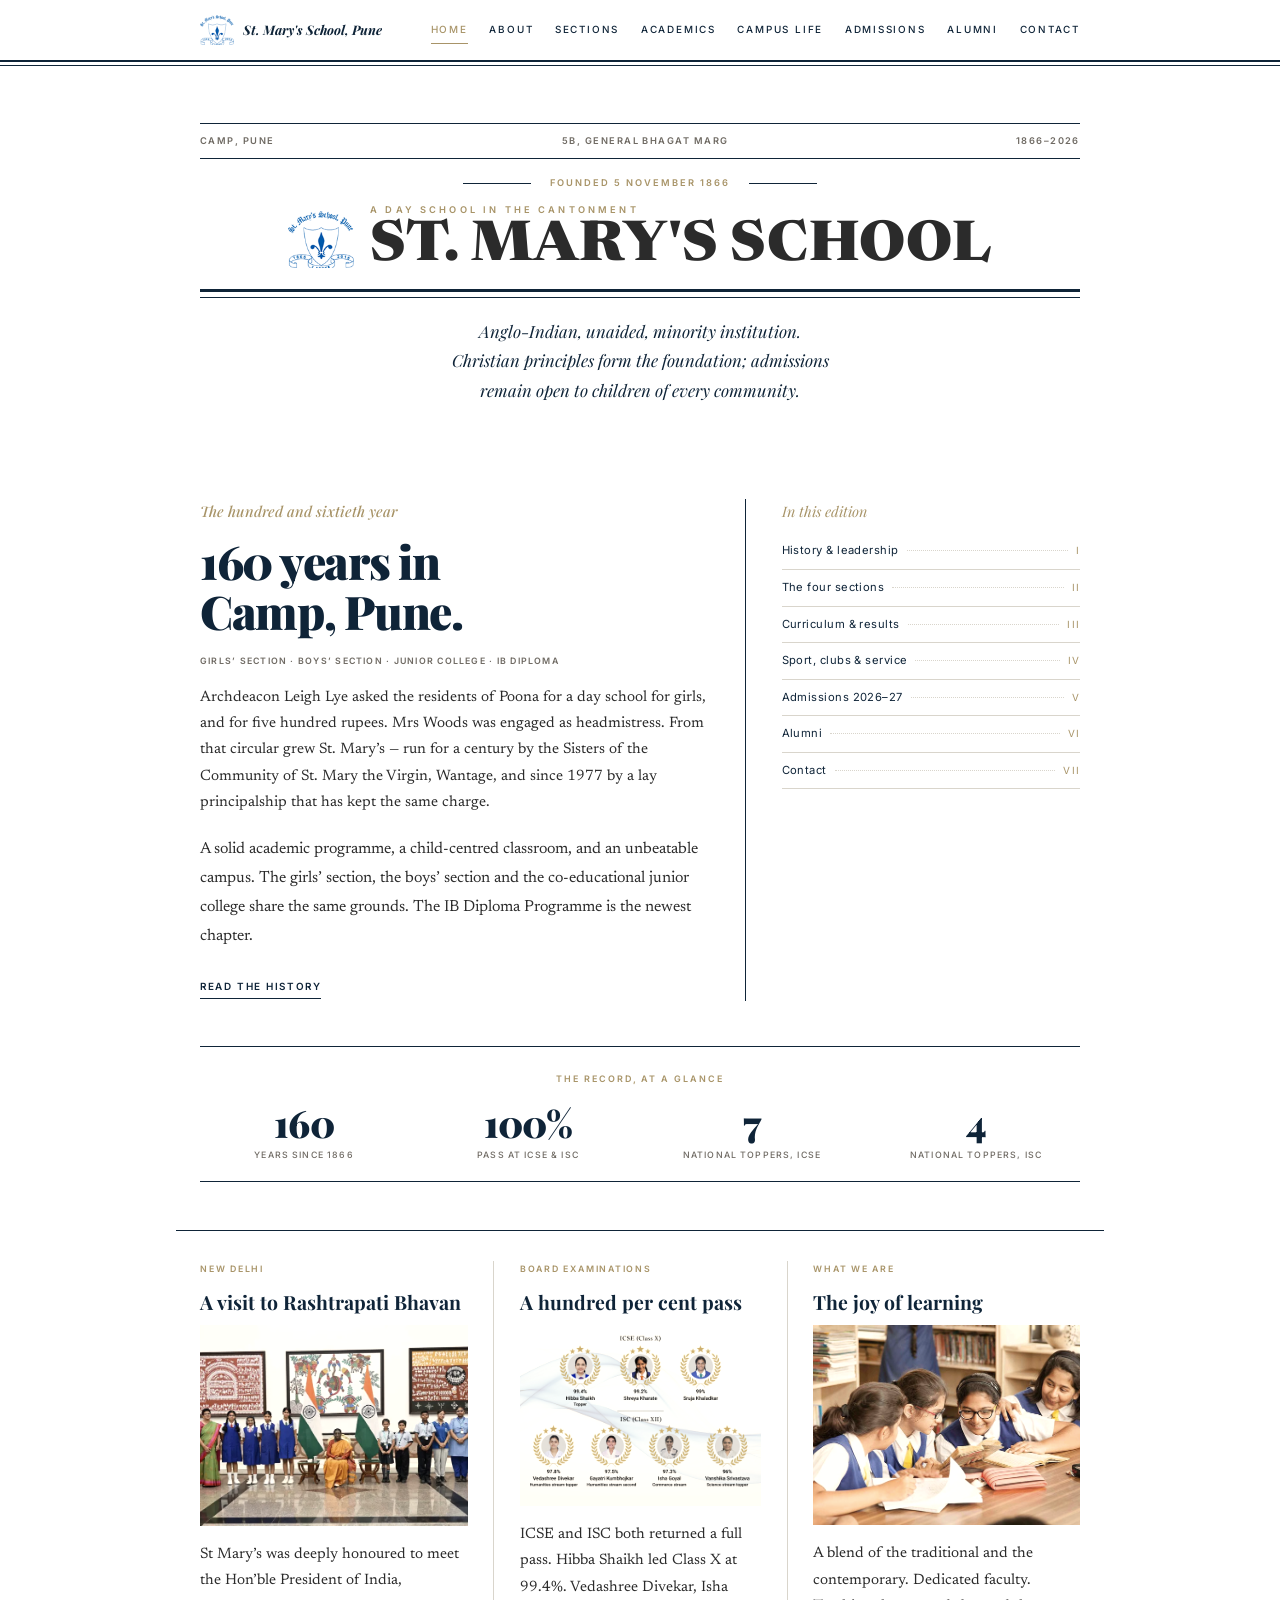
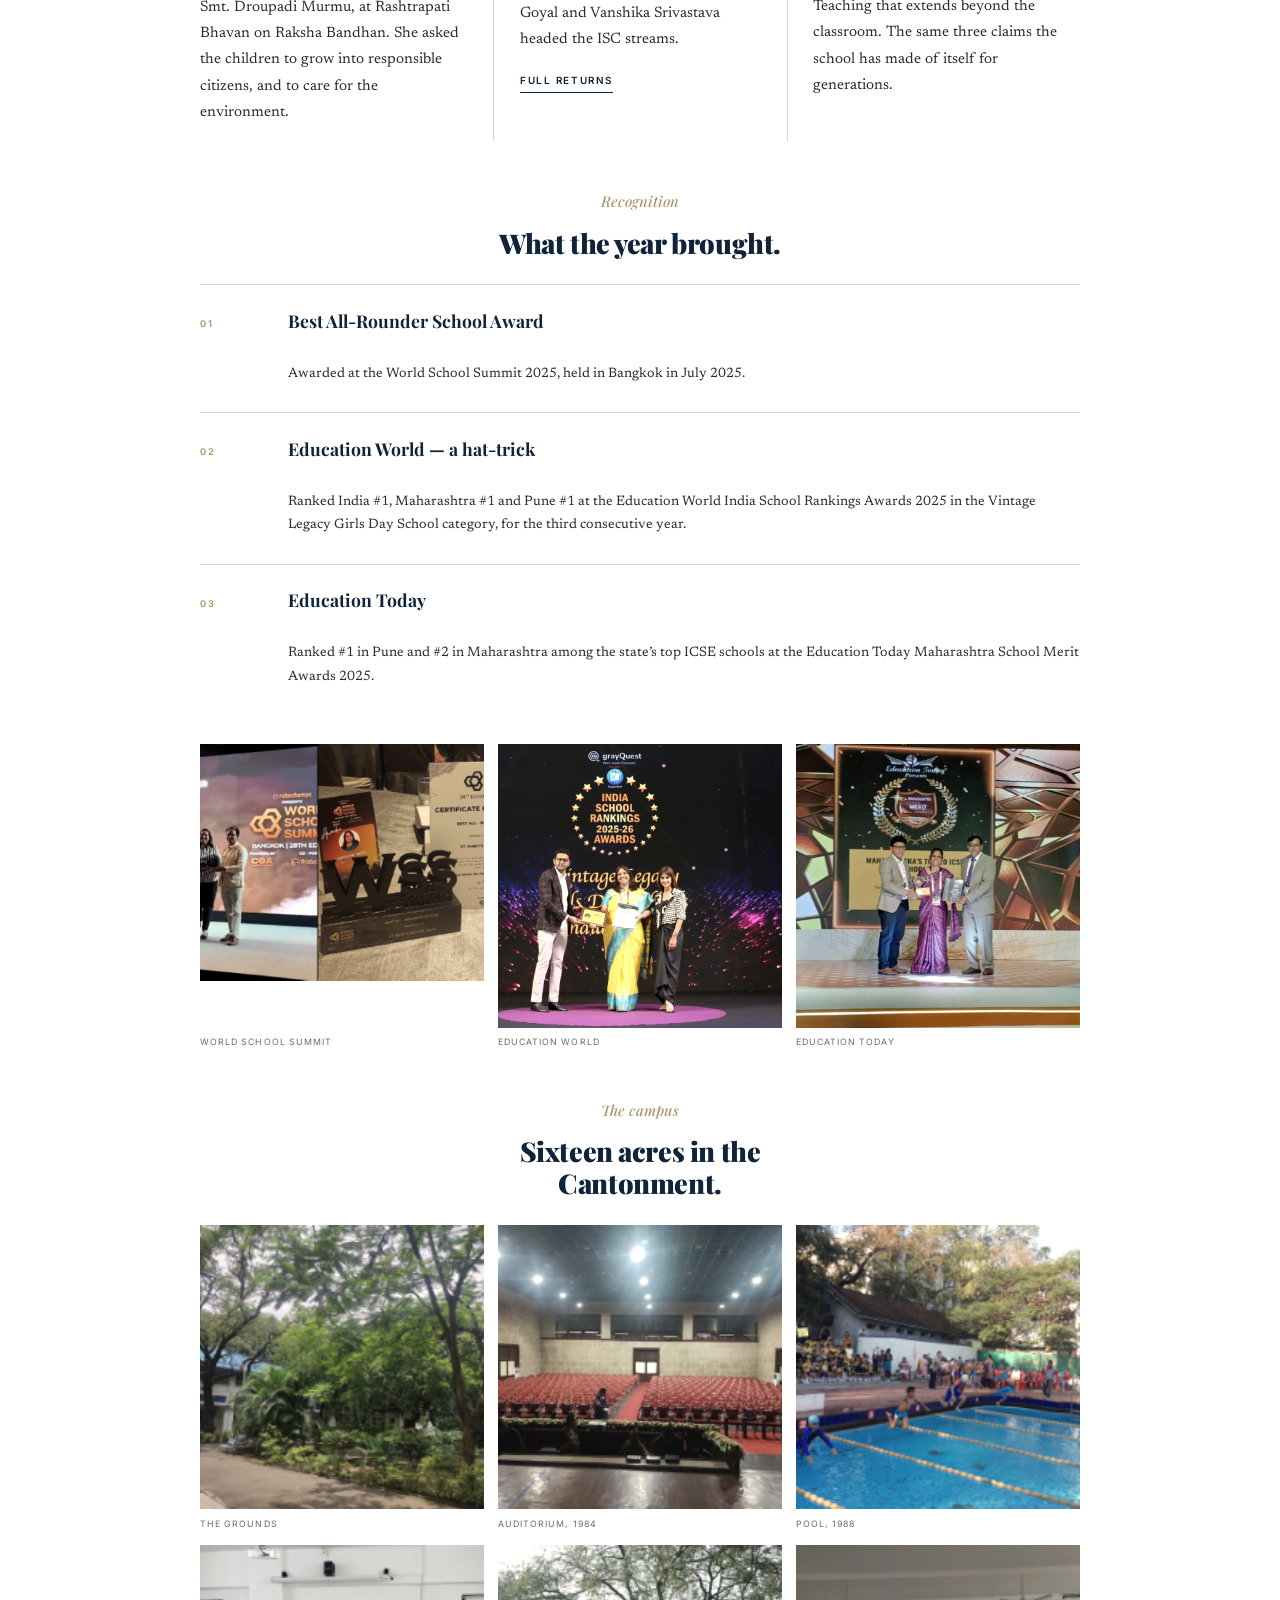
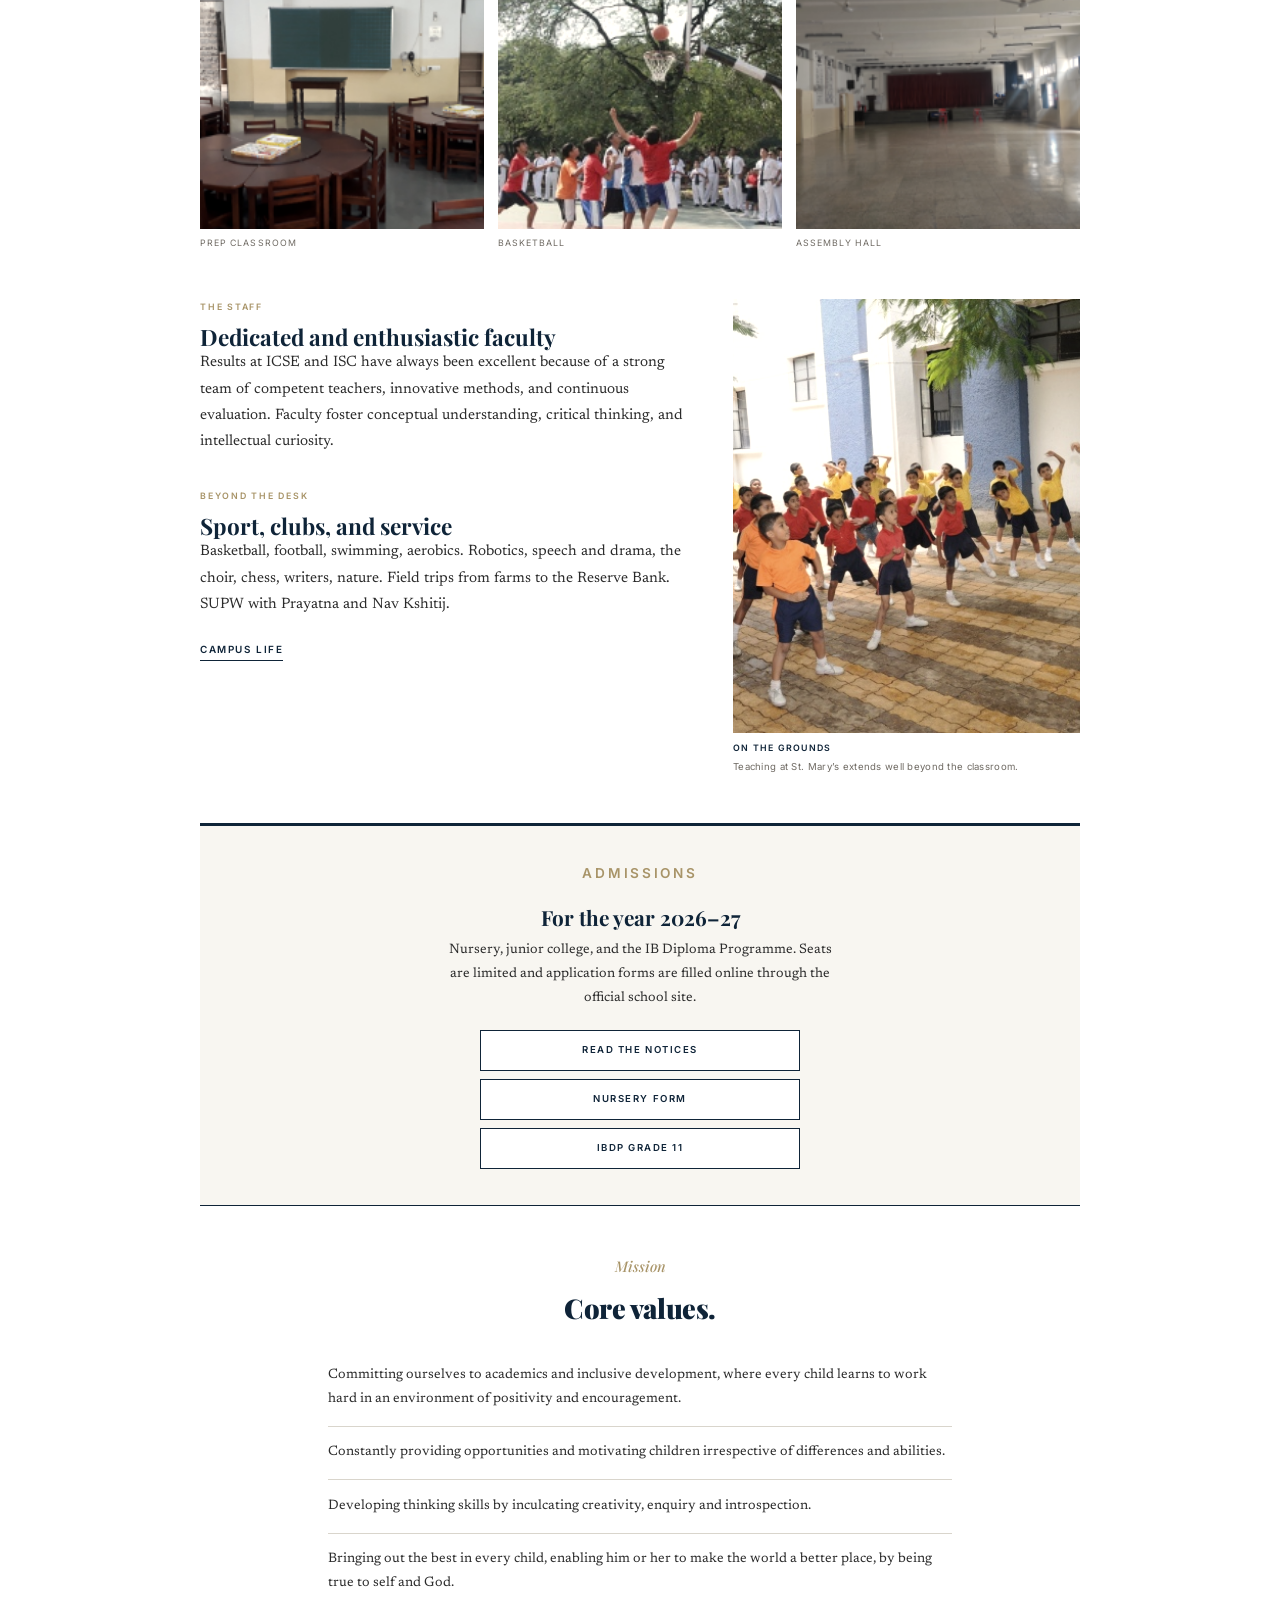
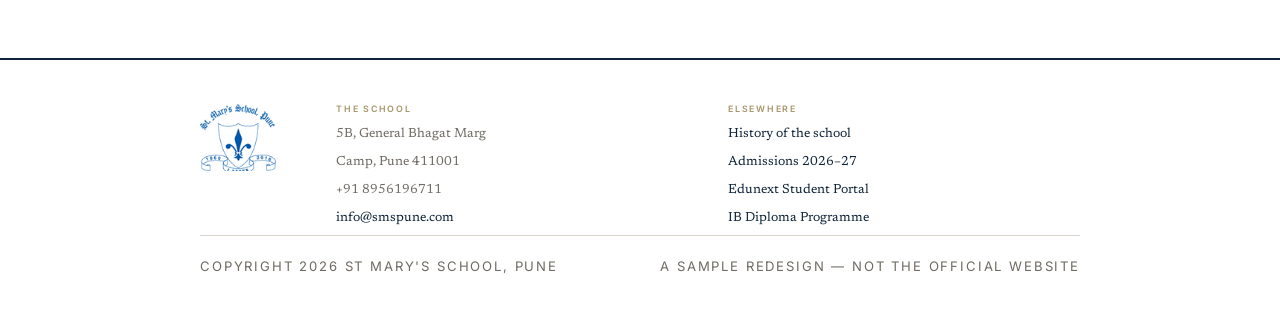
==== commit dce28768: "Fix award grid, notice and footer alignment; add cropped crest The wide logo lockups render as illeg" ====
--- a/index.html
+++ b/index.html
@@ -5,7 +5,7 @@
 <meta name="viewport" content="width=device-width, initial-scale=1, viewport-fit=cover">
 <title>St. Mary's School, Pune — 160 years</title>
 <meta name="description" content="St. Mary's School, Pune. Founded 1866. An Anglo-Indian unaided minority day school in Camp, Pune, marking 160 years.">
-<link rel="icon" href="images/logo.png">
+<link rel="icon" href="images/crest.png">
 <link rel="preconnect" href="https://fonts.googleapis.com">
 <link rel="preconnect" href="https://fonts.gstatic.com" crossorigin>
 <link href="https://fonts.googleapis.com/css2?family=Inter:wght@400;500;600;700&family=Newsreader:ital,opsz,wght@0,6..72,400;0,6..72,500;0,6..72,600;0,6..72,700;1,6..72,400;1,6..72,600&family=Playfair+Display:ital,wght@0,500;0,700;0,900;1,400;1,500;1,700&display=swap" rel="stylesheet">
@@ -17,7 +17,7 @@
 <nav class="topbar" data-nav aria-label="Primary">
   <div class="topbar__inner">
     <a class="topbar__home" href="index.html">
-      <img class="topbar__emblem" src="images/logo.png" alt="" width="120" height="120">
+      <img class="topbar__emblem" src="images/crest.png" alt="" width="102" height="90">
       <span class="topbar__mark">St. Mary's School, Pune</span>
     </a>
     <button class="nav-toggle" type="button" data-nav-toggle aria-expanded="false" aria-label="Open menu">
@@ -41,7 +41,7 @@
     <p class="folio"><span>Camp, Pune</span><span class="folio__dot"> &middot; </span><span>5B, General Bhagat Marg</span><span class="folio__dot"> &middot; </span><span>1866&ndash;2026</span></p>
     <p class="record">Founded 5 November 1866</p>
     <div class="masthead__brand">
-      <img class="masthead__emblem" src="images/logo.png" alt="" width="120" height="120">
+      <img class="masthead__emblem" src="images/crest.png" alt="" width="102" height="90">
       <p class="masthead__name"><span class="masthead__est">A day school in the Cantonment</span><span>St. Mary's School</span></p>
     </div>
     <span class="rules"></span>
@@ -201,7 +201,7 @@
   <footer class="foot">
     <div class="wrap wrap--wide">
       <div class="foot__grid">
-        <img class="foot__emblem" src="images/footer-logo.png" alt="St. Mary's School, Pune">
+        <img class="foot__emblem" src="images/crest.png" alt="St. Mary's School, Pune" width="102" height="90">
         <div class="foot__block">
           <h4>The school</h4>
           <p>5B, General Bhagat Marg</p>
--- a/css/gazette.css
+++ b/css/gazette.css
@@ -682,7 +682,7 @@
 
 .notice h2 {
   font-size: 1.3rem;
-  margin: 0 0 0.6rem;
+  margin: 0 auto 0.6rem;
   max-width: 20rem;
 }
 
@@ -1026,7 +1026,8 @@
 }
 
 .foot__emblem {
-  width: 8.5rem;
+  width: 4.25rem;
+  height: auto;
   margin: 0 auto 1.25rem;
 }
 
@@ -1042,6 +1043,7 @@
   text-transform: uppercase;
   color: var(--accent);
   margin: 0 0 0.55rem;
+  text-align: inherit;
 }
 
 .foot p {
@@ -1278,7 +1280,9 @@
     padding-top: 0.35rem;
   }
 
-  .record-list h3 {
+  .record-list h3,
+  .record-list p {
+    grid-column: 2;
     text-align: left;
     max-width: none;
   }
@@ -1405,7 +1409,7 @@
 
   .foot__grid {
     display: grid;
-    grid-template-columns: 10rem 1fr 1fr;
+    grid-template-columns: 6rem 1fr 1fr;
     gap: 2.5rem;
     align-items: start;
     text-align: left;
@@ -1413,7 +1417,7 @@
 
   .foot__emblem {
     margin: 0;
-    width: 9.5rem;
+    width: 4.75rem;
   }
 
   .foot__block {
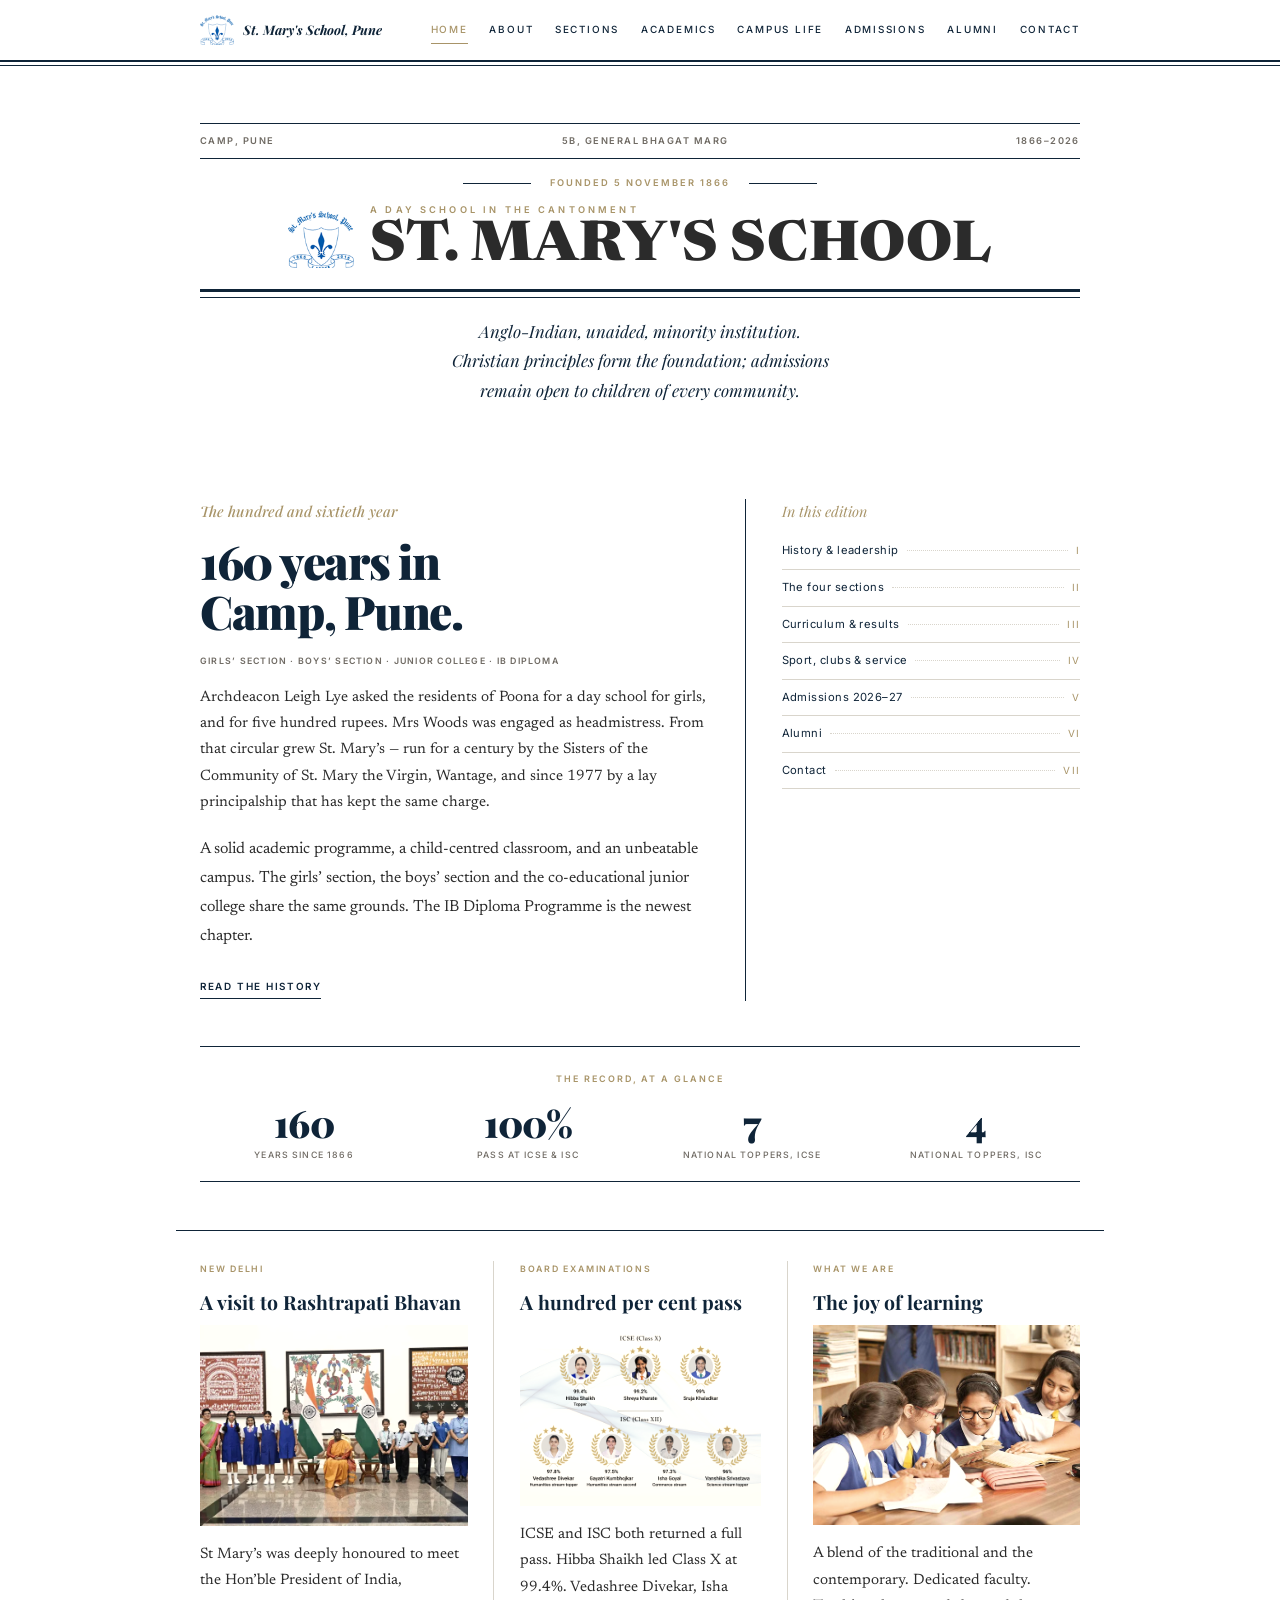
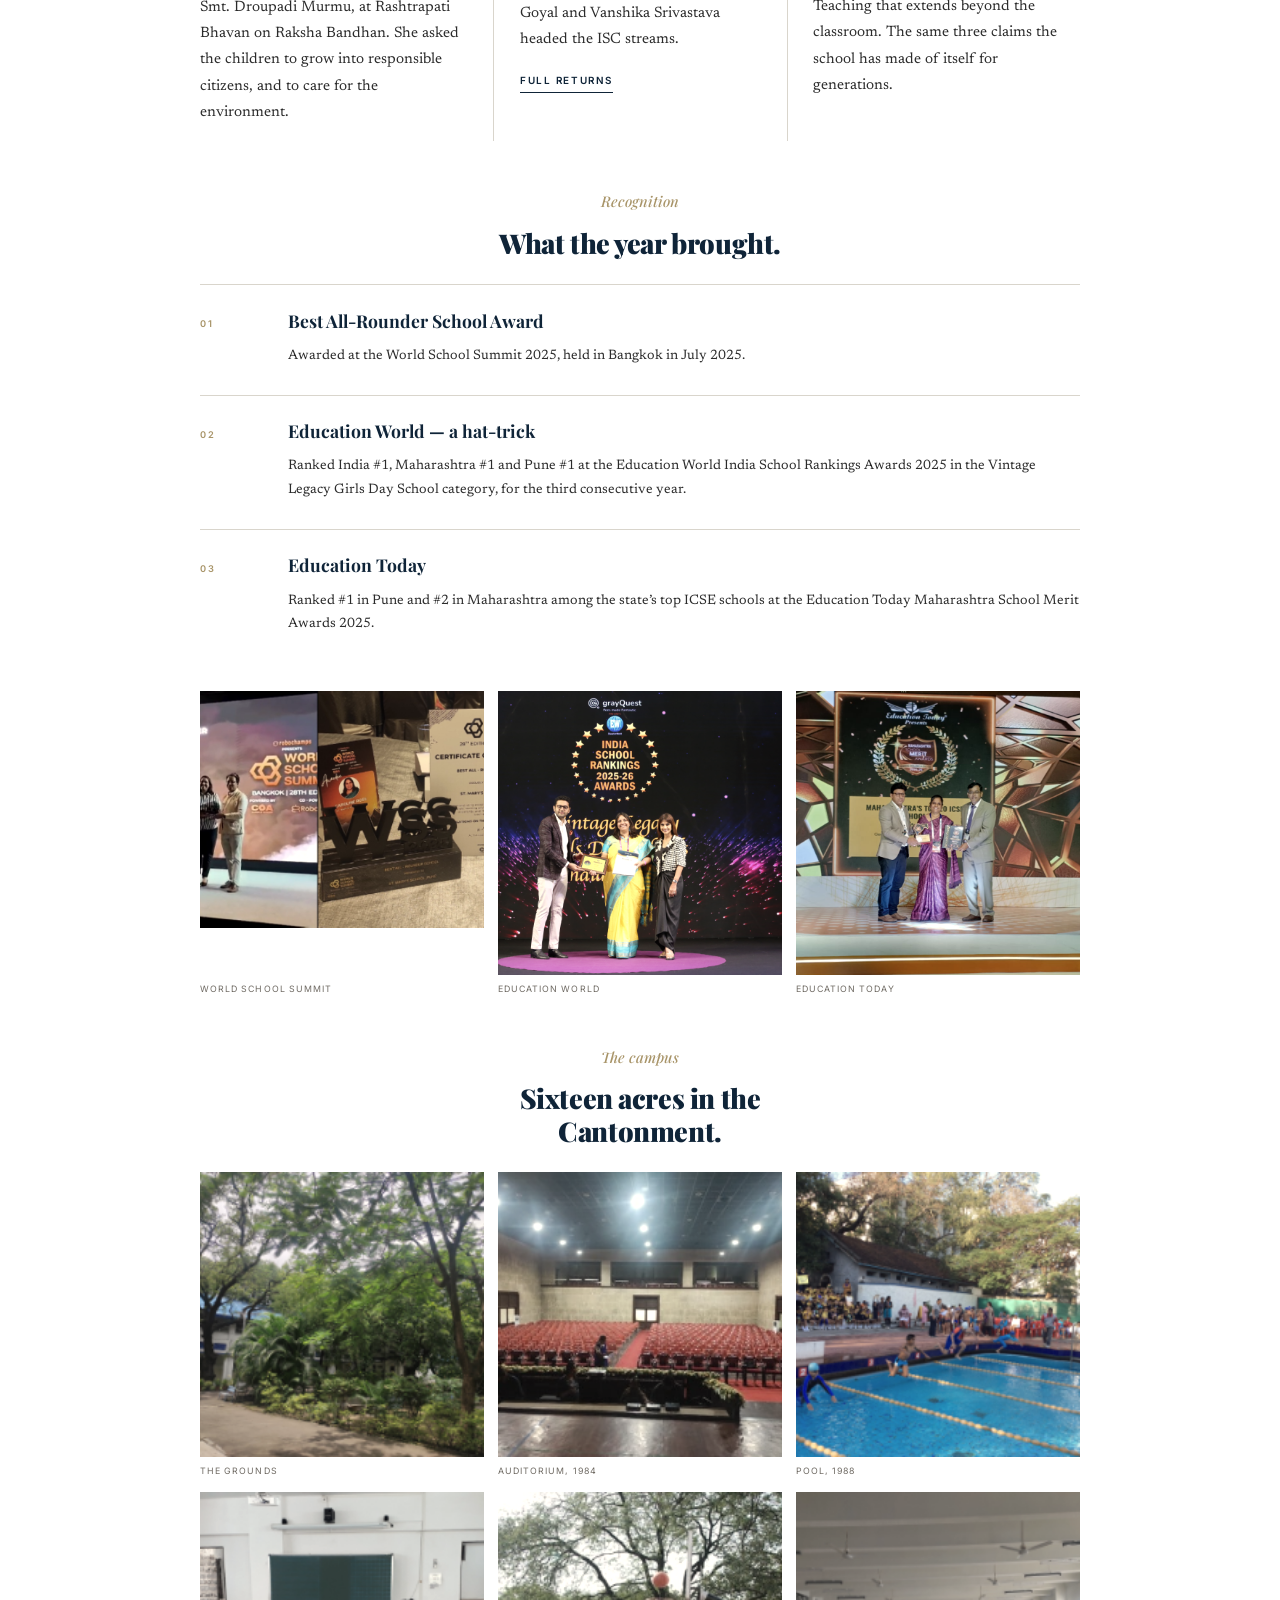
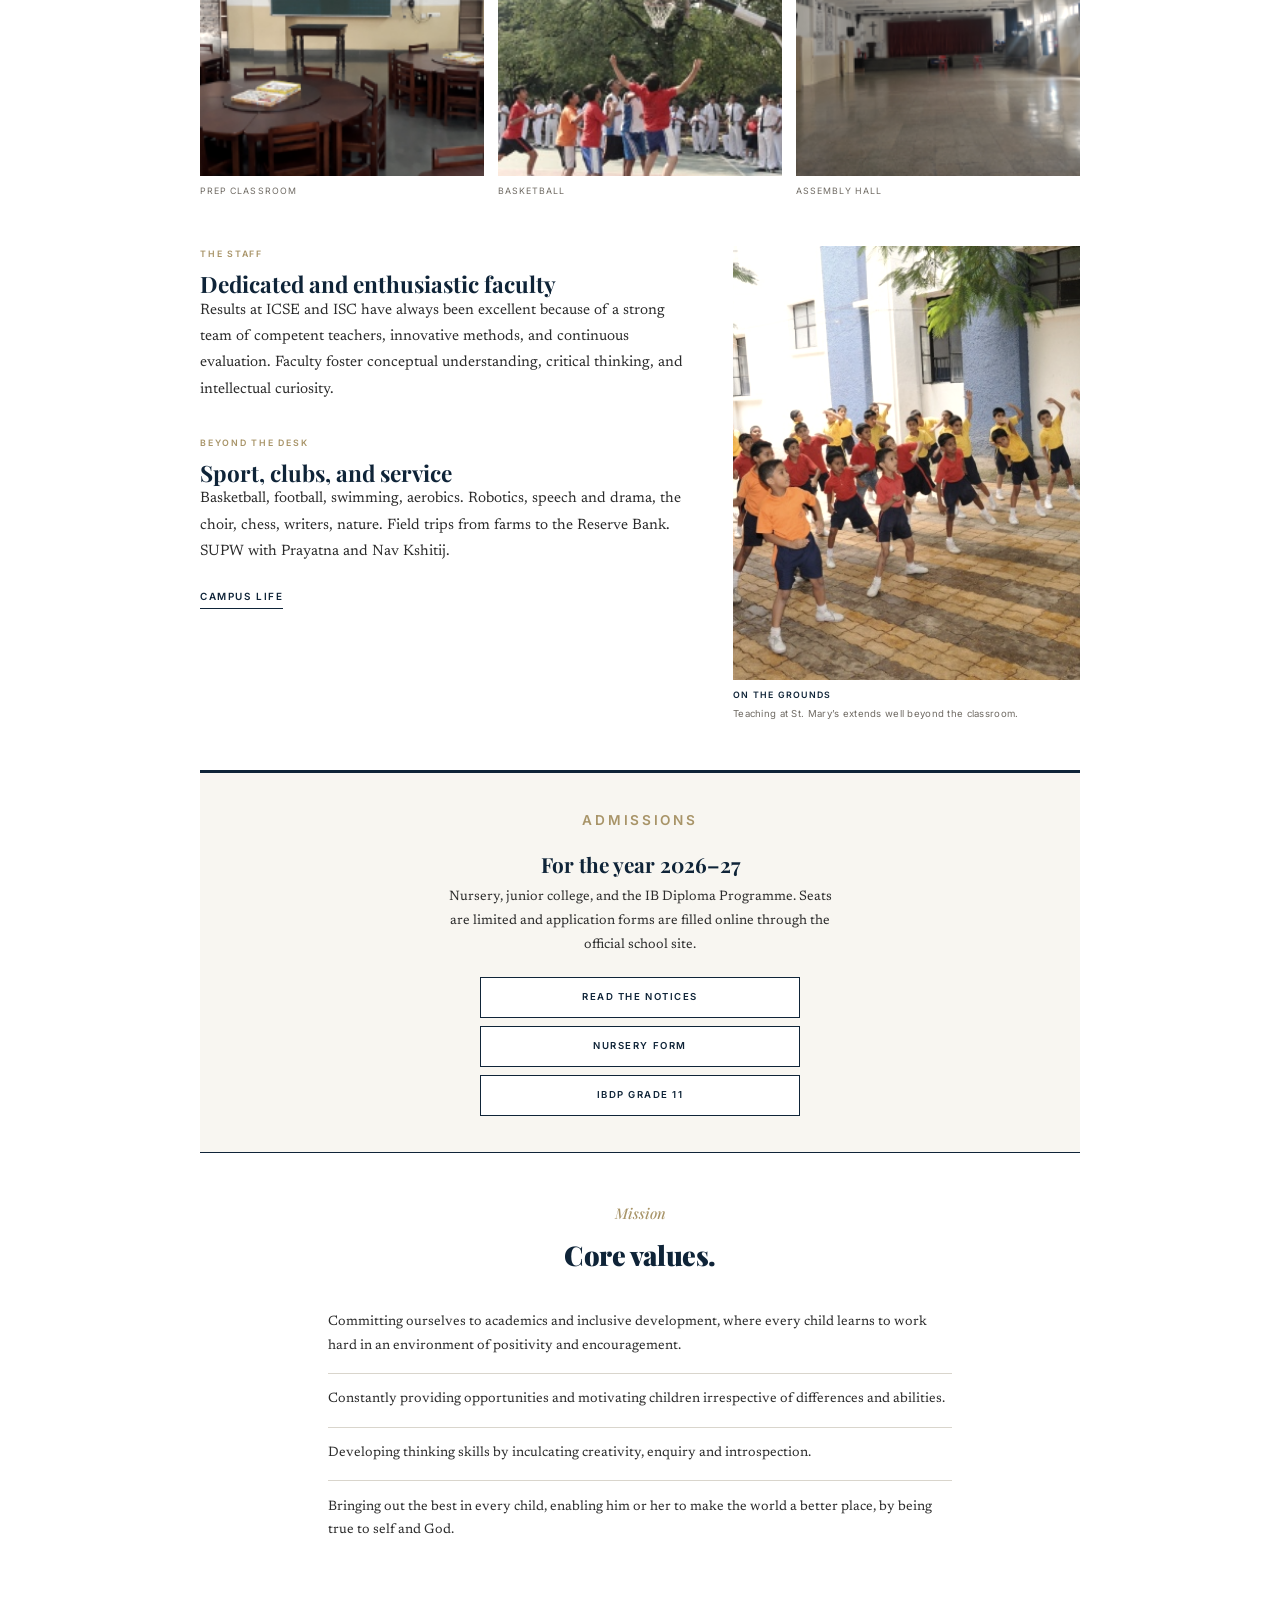
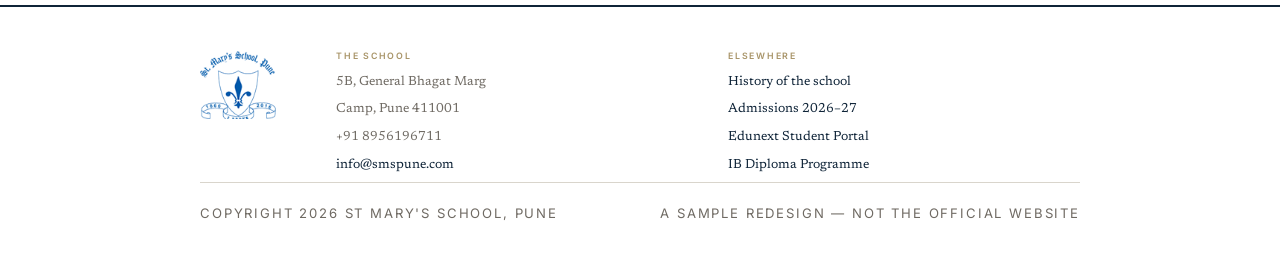
==== commit 23f0c935: "Align page headers with article width and left-align careers form Also render the light rule divider" ====
--- a/index.html
+++ b/index.html
@@ -9,7 +9,7 @@
 <link rel="preconnect" href="https://fonts.googleapis.com">
 <link rel="preconnect" href="https://fonts.gstatic.com" crossorigin>
 <link href="https://fonts.googleapis.com/css2?family=Inter:wght@400;500;600;700&family=Newsreader:ital,opsz,wght@0,6..72,400;0,6..72,500;0,6..72,600;0,6..72,700;1,6..72,400;1,6..72,600&family=Playfair+Display:ital,wght@0,500;0,700;0,900;1,400;1,500;1,700&display=swap" rel="stylesheet">
-<link rel="stylesheet" href="css/gazette.css">
+<link rel="stylesheet" href="css/gazette.css?v=4">
 </head>
 <body>
 <a class="skip-link" href="#main">Skip to content</a>
@@ -224,6 +224,6 @@
     </div>
   </footer>
 
-<script src="js/gazette.js"></script>
+<script src="js/gazette.js?v=4"></script>
 </body>
 </html>
--- a/css/gazette.css
+++ b/css/gazette.css
@@ -315,6 +315,8 @@
 }
 
 .rules--light {
+  display: block;
+  width: 100%;
   height: 6px;
   margin: 1.25rem 0 1.35rem;
   border-top: 1px solid var(--ink);
@@ -1269,7 +1271,7 @@
   .record-list li {
     display: grid;
     grid-template-columns: 4rem 1fr;
-    gap: 1.5rem;
+    gap: 0.4rem 1.5rem;
     text-align: left;
     align-items: start;
     padding: 1.6rem 0;
@@ -1395,6 +1397,11 @@
     border-top: 1px solid var(--ink);
   }
 
+  .form {
+    margin-left: 0;
+    max-width: 26rem;
+  }
+
   .pull {
     padding: 1.6rem 0;
   }
